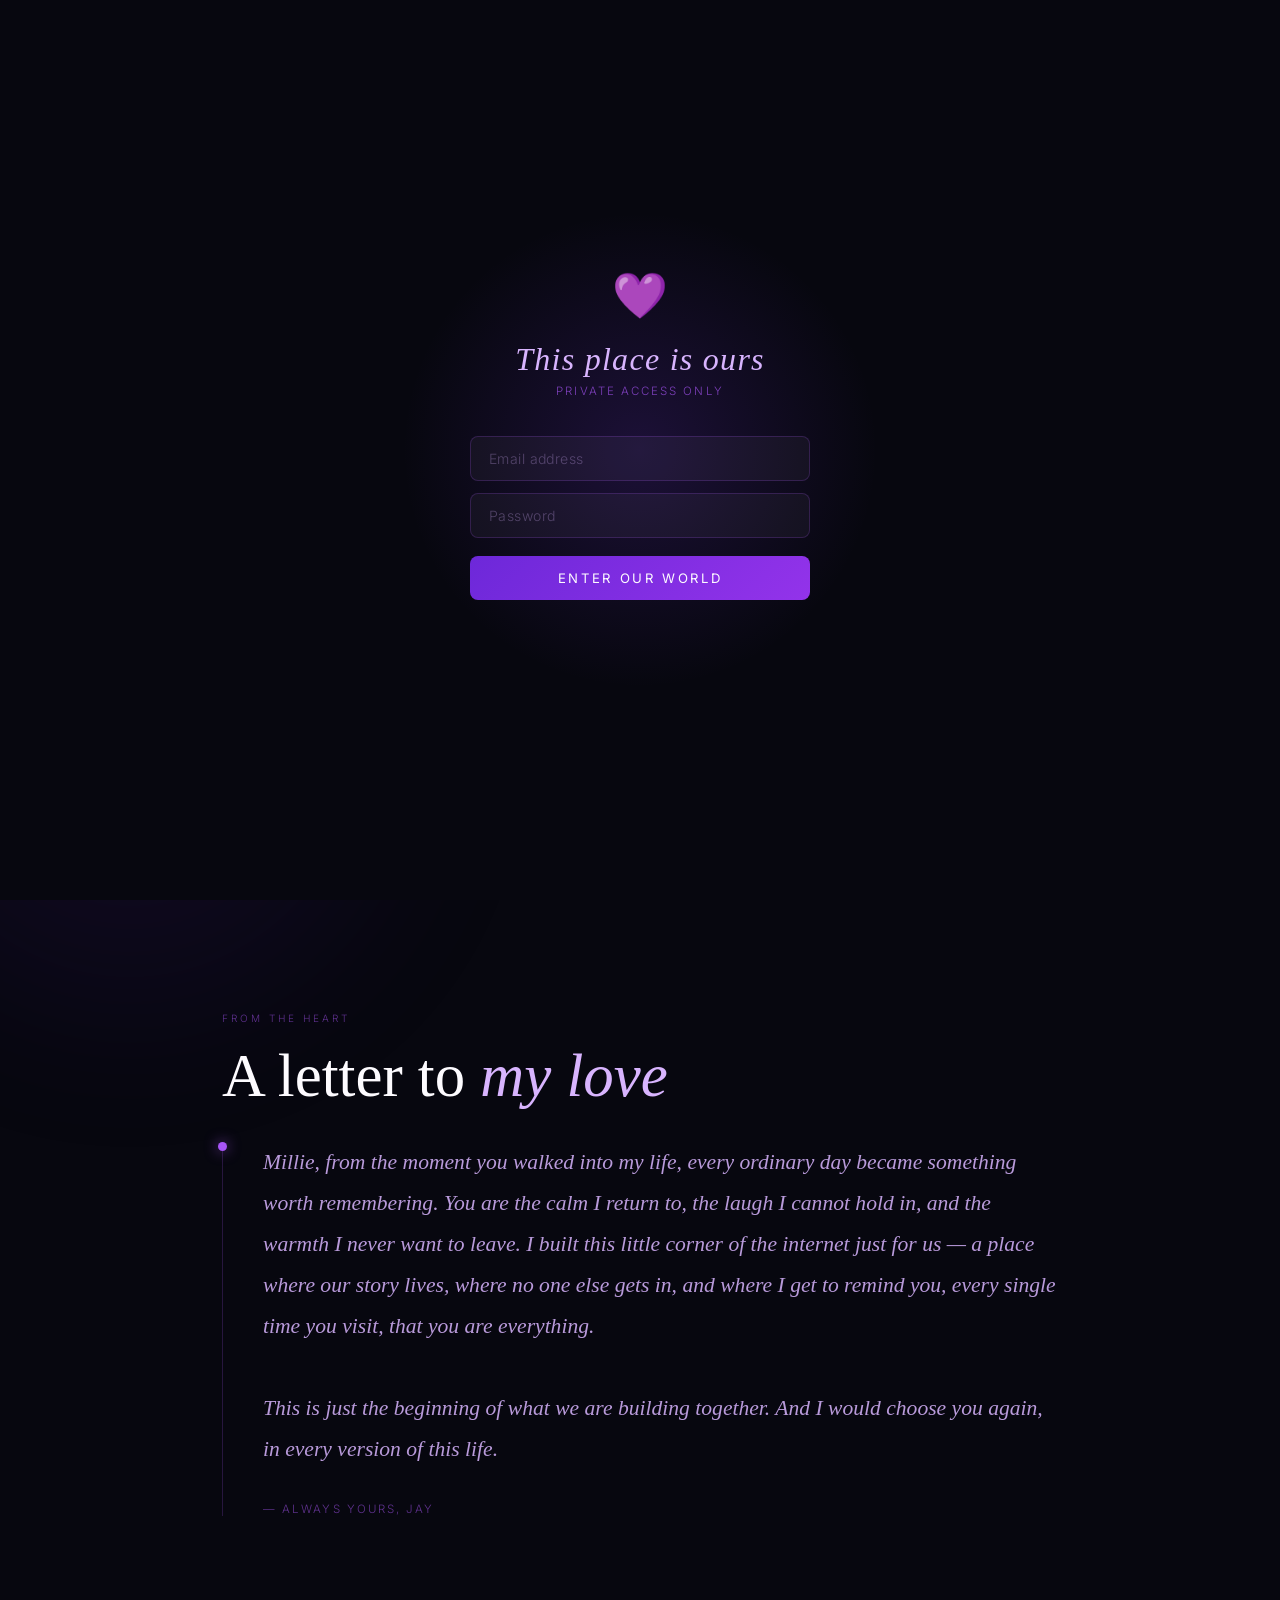
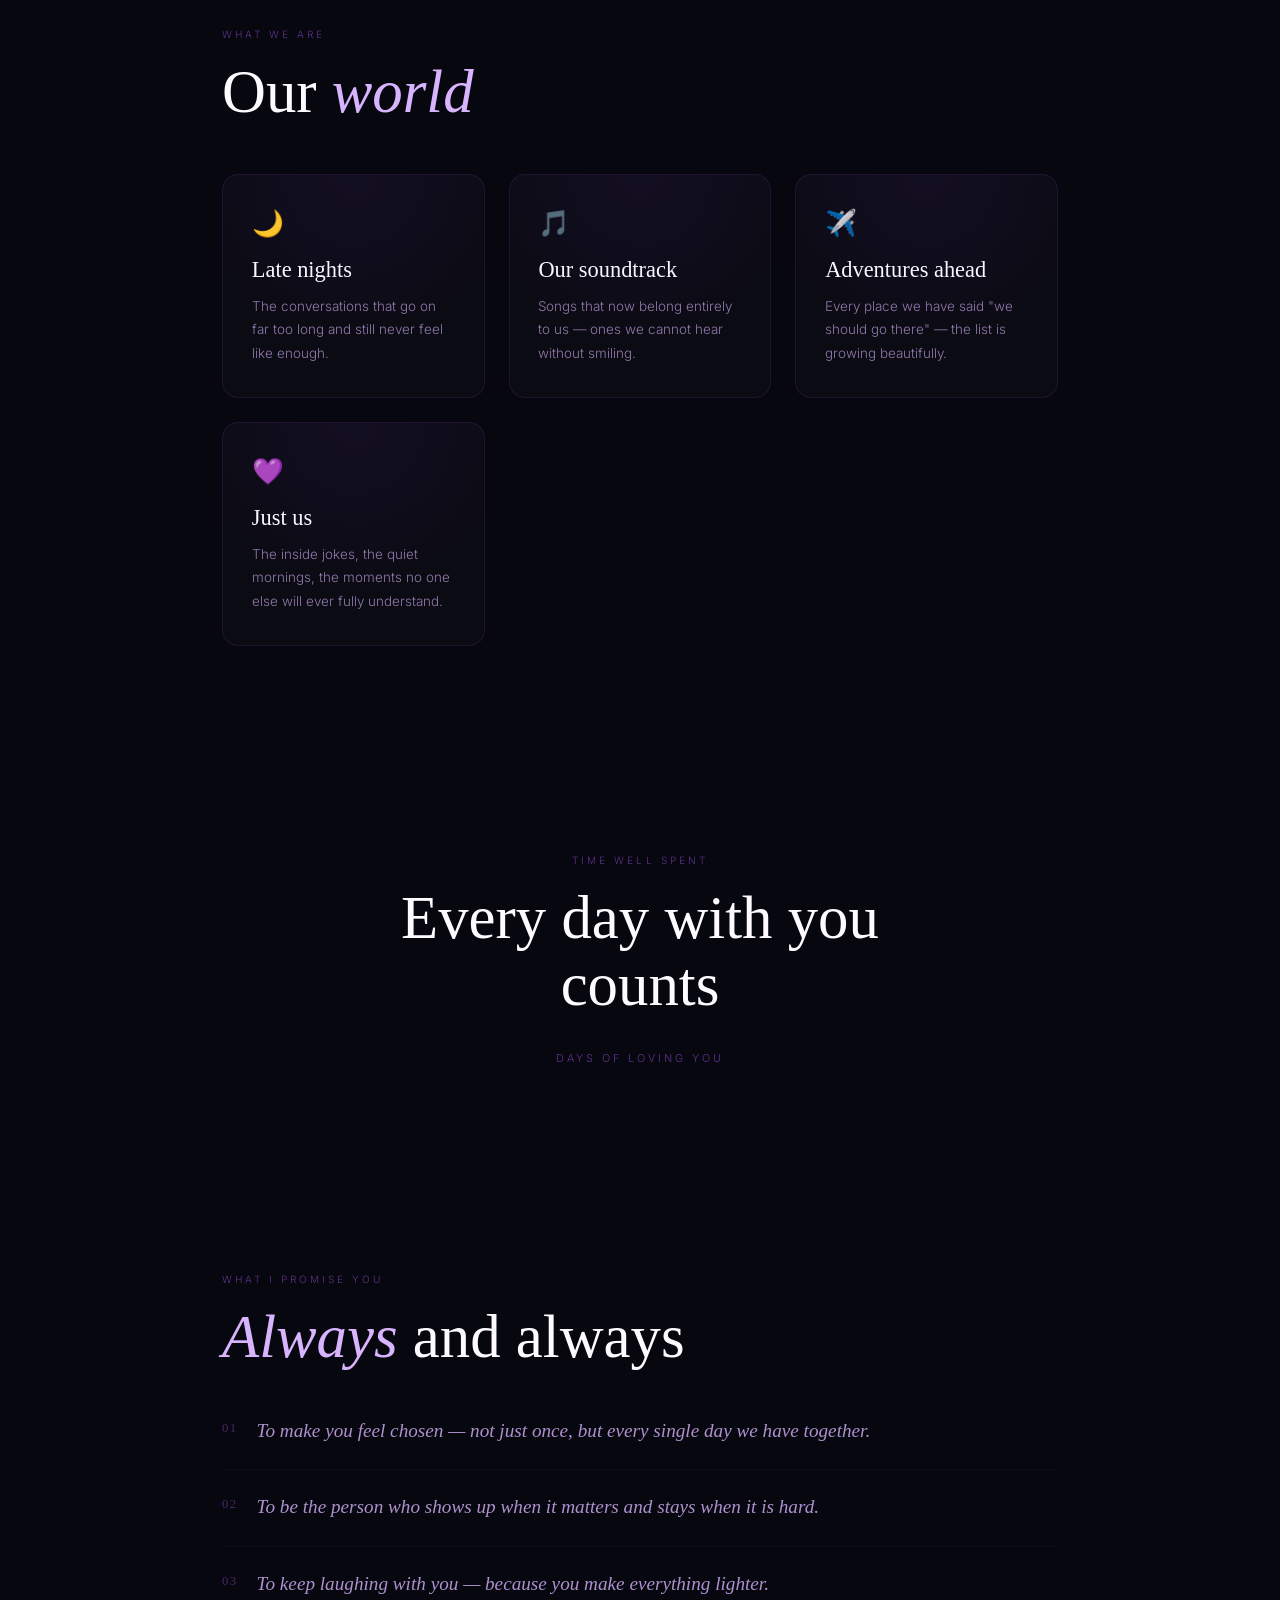
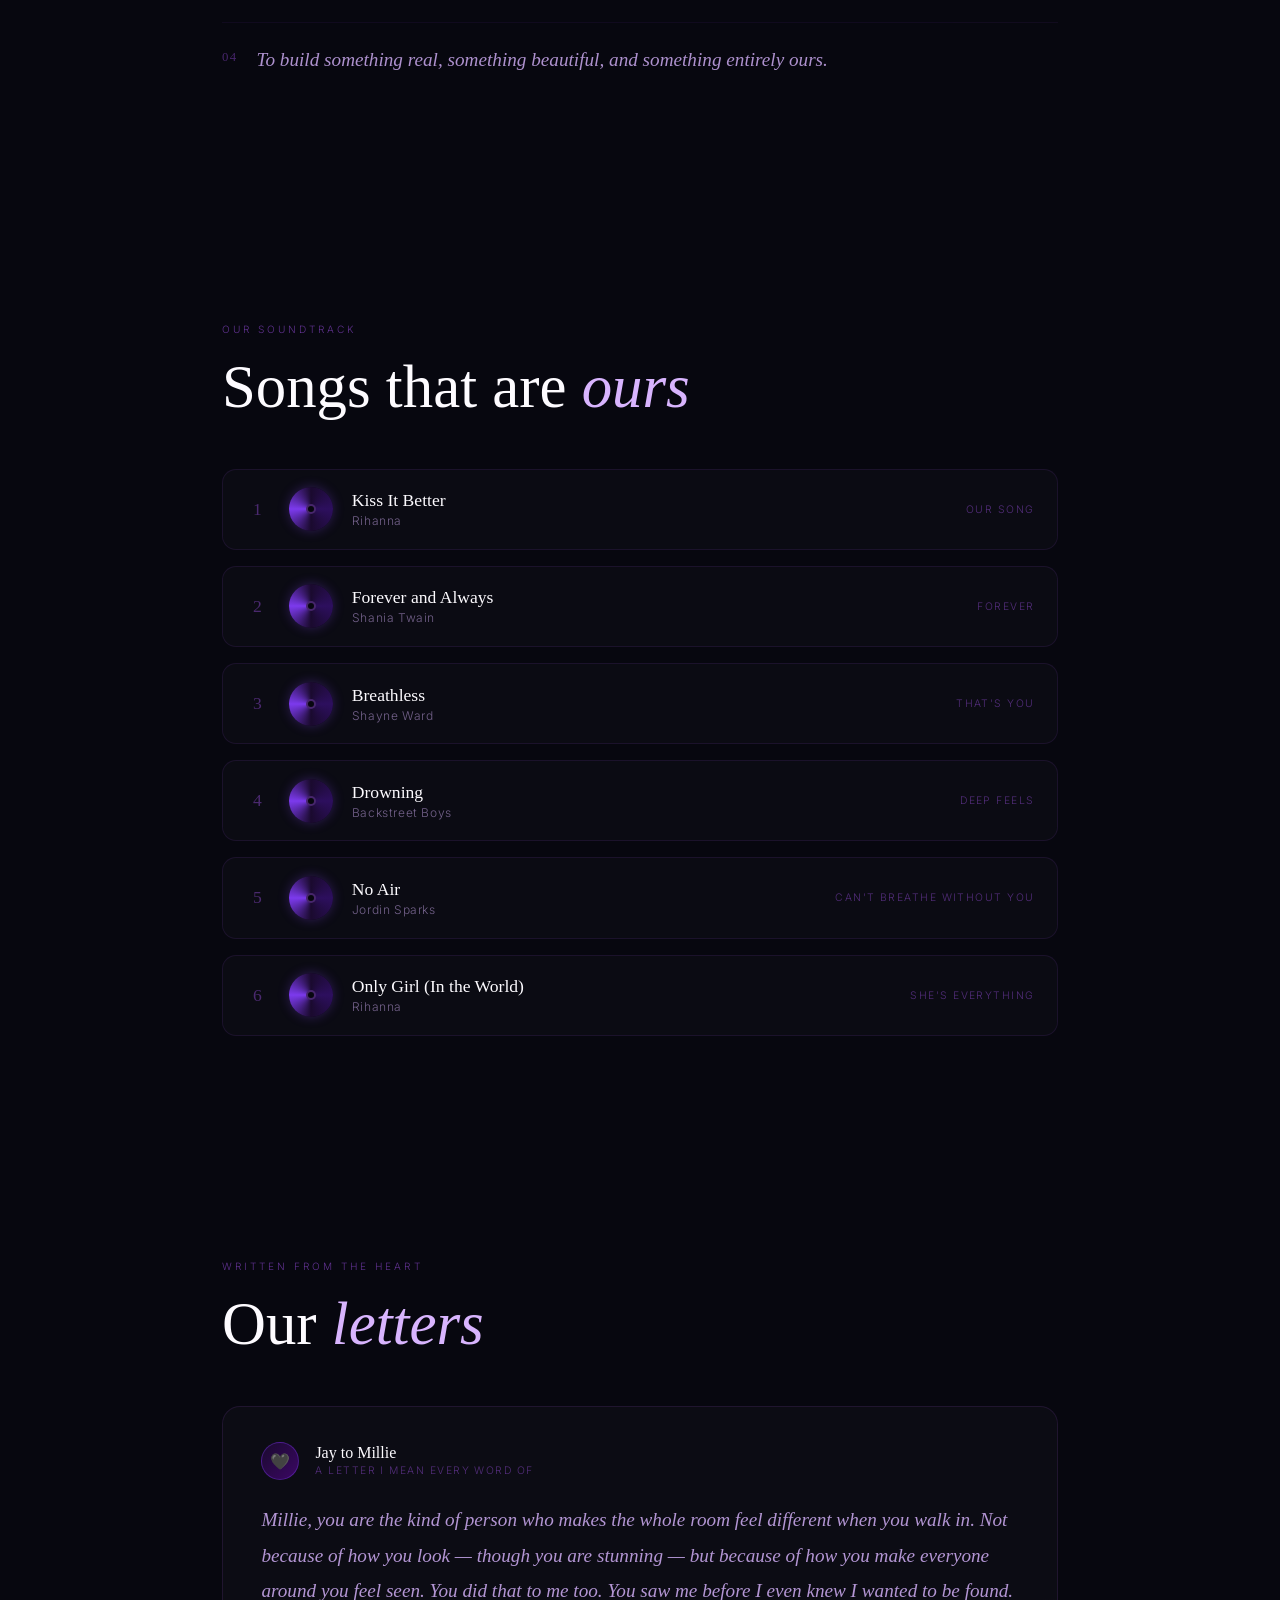
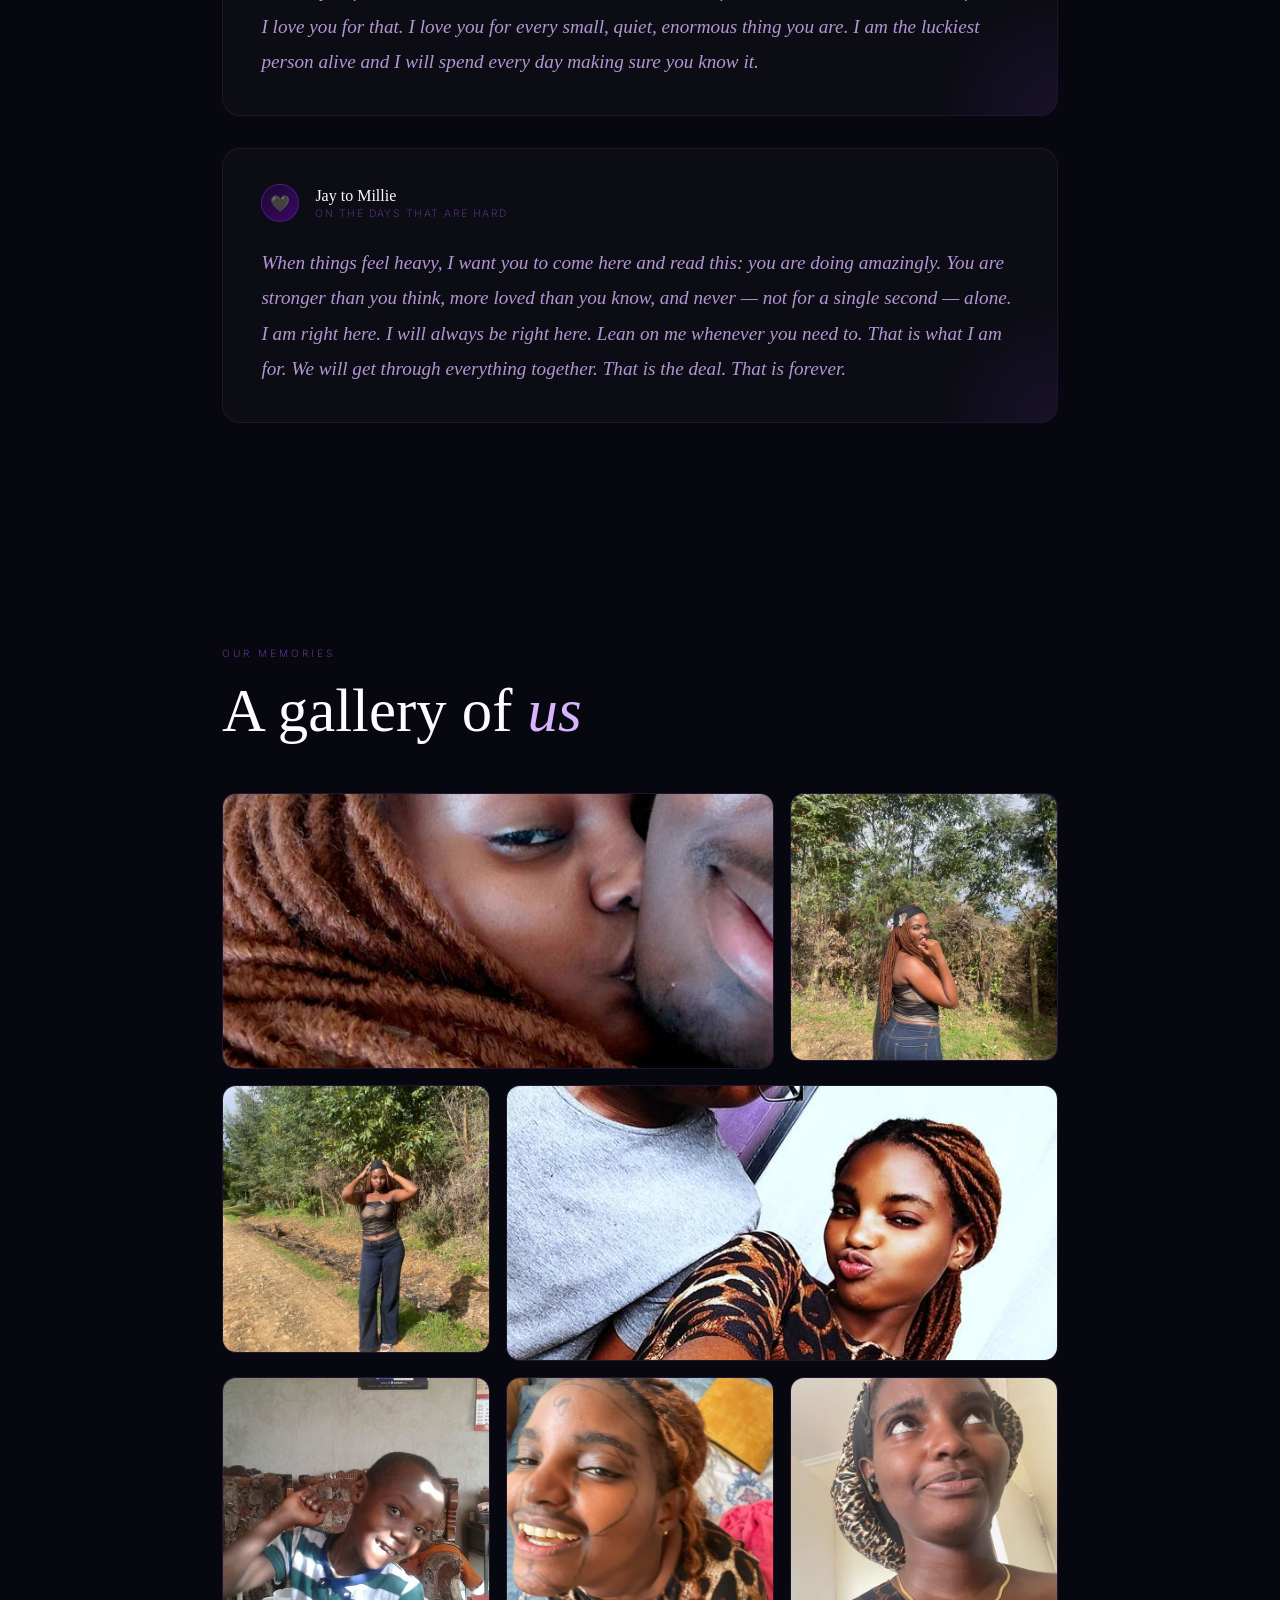
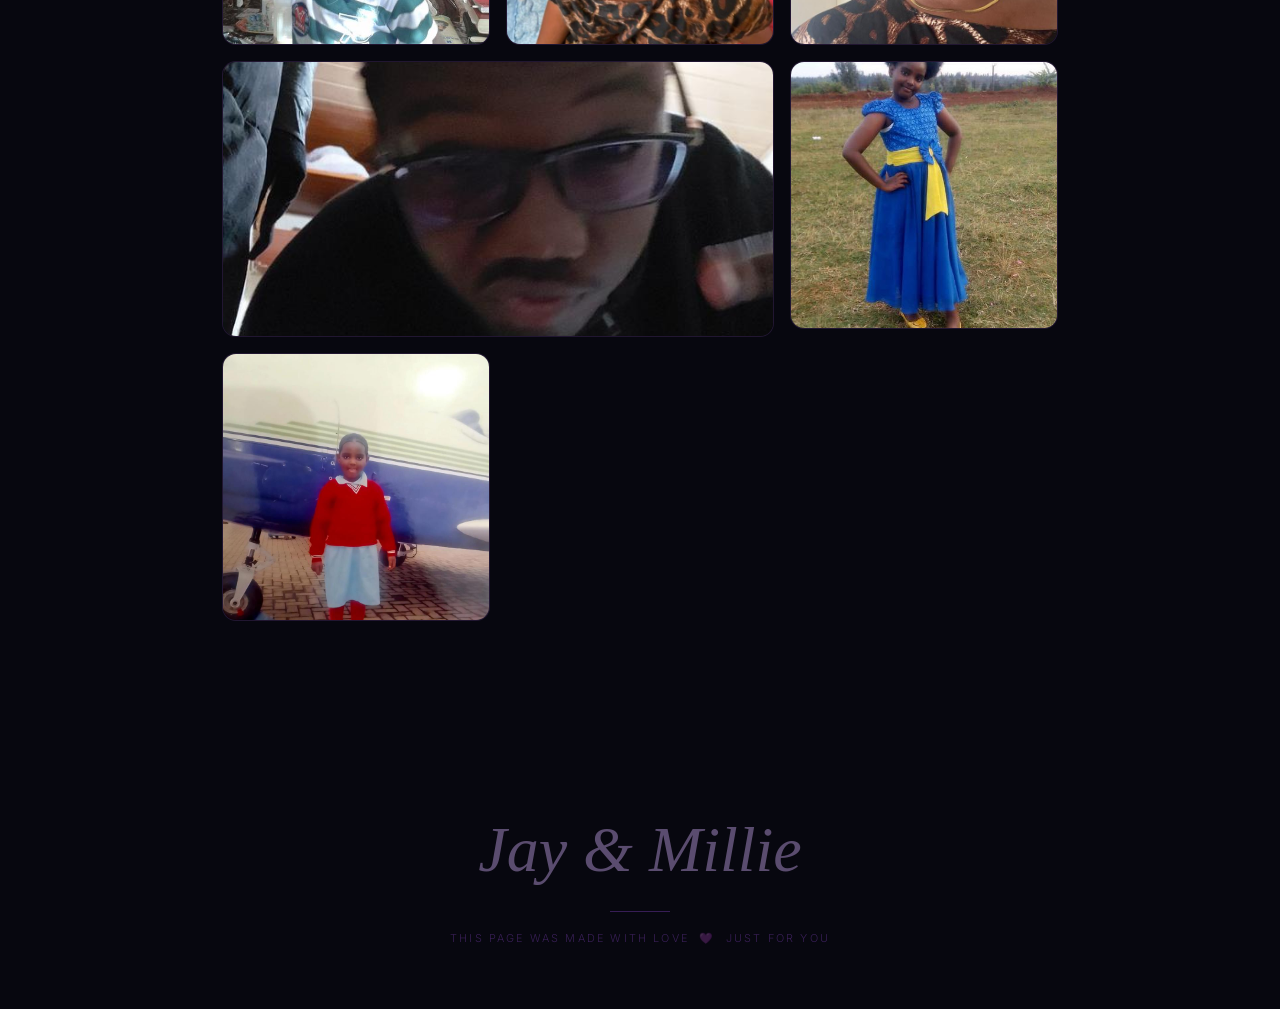
==== index.html @ e729b8e8 "Move files out of subfolder to repo root" ====
<!DOCTYPE html>
<html lang="en">
<head>
<meta charset="UTF-8"/>
<meta name="viewport" content="width=device-width, initial-scale=1.0"/>
<title>Jay & Millie</title>
<link href="https://fonts.googleapis.com/css2?family=Cormorant+Garant:ital,wght@0,300;0,400;0,600;1,300;1,400&family=Inter:wght@300;400;500&display=swap" rel="stylesheet"/>
<link rel="stylesheet" href="style.css"/>
</head>
<body>

<!-- Ambient orbs -->
<div class="orb orb-1"></div>
<div class="orb orb-2"></div>

<!-- Petal canvas -->
<canvas id="petal-canvas"></canvas>

<!-- ── LOGIN GATE ── -->
<div id="gate">
  <div class="gate-glow"></div>
  <div class="gate-box">
    <span class="gate-symbol">💜</span>
    <p class="gate-title">This place is ours</p>
    <p class="gate-sub">Private access only</p>
    <input class="gate-field" id="gate-email" type="email" placeholder="Email address" autocomplete="off"/>
    <input class="gate-field" id="gate-pass" type="password" placeholder="Password" autocomplete="off"/>
    <button class="gate-btn" onclick="tryEnter()">Enter our world</button>
    <p class="gate-err" id="gate-err"></p>
  </div>
</div>

<!-- ── MAIN ── -->
<div id="main">

  <!-- HERO -->
  <div class="hero">
    <p class="hero-eyebrow">A private world for two</p>
    <h1 class="hero-names">
      <span class="name-jay">Jay</span>
      <span class="amp"> &amp; </span>
      <span class="name-millie">Millie</span>
    </h1>
    <div class="hero-divider"></div>
    <p class="hero-quote">"In all the world, there is no heart for me like yours. In all the world, there is no love for you like mine."</p>
    <p class="hero-since">Together & in love</p>
    <div class="scroll-hint">
      <div class="scroll-line"></div>
      <span>Scroll</span>
    </div>
  </div>

  <!-- LOVE LETTER -->
  <section class="reveal">
    <p class="section-label">From the heart</p>
    <h2 class="section-title">A letter to <em>my love</em></h2>
    <div class="letter-wrap">
      <div class="letter-dot"></div>
      <p class="letter-text">
        Millie, from the moment you walked into my life, every ordinary day became something worth remembering.
        You are the calm I return to, the laugh I cannot hold in, and the warmth I never want to leave.
        I built this little corner of the internet just for us — a place where our story lives,
        where no one else gets in, and where I get to remind you, every single time you visit,
        that you are everything.
        <br/><br/>
        This is just the beginning of what we are building together.
        And I would choose you again, in every version of this life.
      </p>
      <p class="letter-sig">— Always yours, Jay</p>
    </div>
  </section>

  <!-- MEMORY CARDS -->
  <section class="reveal" style="padding-top: 0;">
    <p class="section-label">What we are</p>
    <h2 class="section-title">Our <em>world</em></h2>
    <div class="cards-grid">
      <div class="card">
        <span class="card-icon">🌙</span>
        <p class="card-title">Late nights</p>
        <p class="card-text">The conversations that go on far too long and still never feel like enough.</p>
      </div>
      <div class="card">
        <span class="card-icon">🎵</span>
        <p class="card-title">Our soundtrack</p>
        <p class="card-text">Songs that now belong entirely to us — ones we cannot hear without smiling.</p>
      </div>
      <div class="card">
        <span class="card-icon">✈️</span>
        <p class="card-title">Adventures ahead</p>
        <p class="card-text">Every place we have said "we should go there" — the list is growing beautifully.</p>
      </div>
      <div class="card">
        <span class="card-icon">💜</span>
        <p class="card-title">Just us</p>
        <p class="card-text">The inside jokes, the quiet mornings, the moments no one else will ever fully understand.</p>
      </div>
    </div>
  </section>

  <!-- COUNTER -->
  <div class="counter-section reveal">
    <p class="section-label">Time well spent</p>
    <h2 class="section-title">Every day with you counts</h2>
    <p class="counter-label">Days of loving you</p>
  </div>

  <!-- PROMISES -->
  <section class="reveal">
    <p class="section-label">What I promise you</p>
    <h2 class="section-title"><em>Always</em> and always</h2>
    <ul class="promises">
      <li>
        <span class="promise-num">01</span>
        To make you feel chosen — not just once, but every single day we have together.
      </li>
      <li>
        <span class="promise-num">02</span>
        To be the person who shows up when it matters and stays when it is hard.
      </li>
      <li>
        <span class="promise-num">03</span>
        To keep laughing with you — because you make everything lighter.
      </li>
      <li>
        <span class="promise-num">04</span>
        To build something real, something beautiful, and something entirely ours.
      </li>
    </ul>
  </section>

  <!-- PLAYLIST -->
  <section class="reveal">
    <p class="section-label">Our soundtrack</p>
    <h2 class="section-title">Songs that are <em>ours</em></h2>
    <div class="playlist-wrap">
      <div class="playlist-track">
        <span class="track-num">1</span>
        <div class="track-vinyl"></div>
        <div class="track-info">
          <p class="track-name">Kiss It Better</p>
          <p class="track-artist">Rihanna</p>
        </div>
        <span class="track-vibe">Our song</span>
      </div>
      <div class="playlist-track">
        <span class="track-num">2</span>
        <div class="track-vinyl"></div>
        <div class="track-info">
          <p class="track-name">Forever and Always</p>
          <p class="track-artist">Shania Twain</p>
        </div>
        <span class="track-vibe">Forever</span>
      </div>
      <div class="playlist-track">
        <span class="track-num">3</span>
        <div class="track-vinyl"></div>
        <div class="track-info">
          <p class="track-name">Breathless</p>
          <p class="track-artist">Shayne Ward</p>
        </div>
        <span class="track-vibe">That's you</span>
      </div>
      <div class="playlist-track">
        <span class="track-num">4</span>
        <div class="track-vinyl"></div>
        <div class="track-info">
          <p class="track-name">Drowning</p>
          <p class="track-artist">Backstreet Boys</p>
        </div>
        <span class="track-vibe">Deep feels</span>
      </div>
      <div class="playlist-track">
        <span class="track-num">5</span>
        <div class="track-vinyl"></div>
        <div class="track-info">
          <p class="track-name">No Air</p>
          <p class="track-artist">Jordin Sparks</p>
        </div>
        <span class="track-vibe">Can't breathe without you</span>
      </div>
      <div class="playlist-track">
        <span class="track-num">6</span>
        <div class="track-vinyl"></div>
        <div class="track-info">
          <p class="track-name">Only Girl (In the World)</p>
          <p class="track-artist">Rihanna</p>
        </div>
        <span class="track-vibe">She's everything</span>
      </div>
    </div>
  </section>

  <!-- LOVE LETTERS EXCHANGE -->
  <section class="reveal">
    <p class="section-label">Written from the heart</p>
    <h2 class="section-title">Our <em>letters</em></h2>
    <div class="letters-stack">

      <div class="letter-card">
        <div class="lc-header">
          <div class="lc-avatar jay-av">🖤</div>
          <div class="lc-meta">
            <p class="lc-from">Jay to Millie</p>
            <p class="lc-date">A letter I mean every word of</p>
          </div>
        </div>
        <p class="lc-body">
          Millie, you are the kind of person who makes the whole room feel different when you walk in.
          Not because of how you look — though you are stunning — but because of how you make everyone
          around you feel seen. You did that to me too. You saw me before I even knew I wanted to be
          found. I love you for that. I love you for every small, quiet, enormous thing you are.
          I am the luckiest person alive and I will spend every day making sure you know it.
        </p>
      </div>


      <div class="letter-card">
        <div class="lc-header">
          <div class="lc-avatar jay-av">🖤</div>
          <div class="lc-meta">
            <p class="lc-from">Jay to Millie</p>
            <p class="lc-date">On the days that are hard</p>
          </div>
        </div>
        <p class="lc-body">
          When things feel heavy, I want you to come here and read this: you are doing amazingly.
          You are stronger than you think, more loved than you know, and never — not for a single
          second — alone. I am right here. I will always be right here.
          Lean on me whenever you need to. That is what I am for.
          We will get through everything together. That is the deal. That is forever.
        </p>
      </div>

    </div>
  </section>

  <!-- PHOTO GALLERY -->
  <section class="reveal">
    <p class="section-label">Our memories</p>
    <h2 class="section-title">A gallery of <em>us</em></h2>
    <div class="gallery-grid" id="gallery-grid">
      <div class="gallery-item" style="grid-column: span 2; aspect-ratio: 2/1;">
        <img class="gallery-img" src="[data-uri]" alt="Us 💜" loading="lazy"/>
        <div class="gallery-caption">
          <p class="caption-title">Us 💜</p>
          <p class="caption-sub">The moment that says it all</p>
        </div>
      </div>
      <div class="gallery-item">
        <img class="gallery-img" src="[data-uri]" alt="Jay & Millie 🖤" loading="lazy"/>
        <div class="gallery-caption">
          <p class="caption-title">Jay & Millie 🖤</p>
          <p class="caption-sub">Our world, just us</p>
        </div>
      </div>
      <div class="gallery-item">
        <img class="gallery-img" src="[data-uri]" alt="My love 🌿" loading="lazy"/>
        <div class="gallery-caption">
          <p class="caption-title">My love 🌿</p>
          <p class="caption-sub">She walks in beauty</p>
        </div>
      </div>
      <div class="gallery-item" style="grid-column: span 2; aspect-ratio: 2/1;">
        <img class="gallery-img" src="[data-uri]" alt="Golden girl ✨" loading="lazy"/>
        <div class="gallery-caption">
          <p class="caption-title">Golden girl ✨</p>
          <p class="caption-sub">Looking back at me</p>
        </div>
      </div>
      <div class="gallery-item">
        <img class="gallery-img" src="[data-uri]" alt="Jay 🖤" loading="lazy"/>
        <div class="gallery-caption">
          <p class="caption-title">Jay 🖤</p>
          <p class="caption-sub">The man behind the love</p>
        </div>
      </div>
      <div class="gallery-item">
        <img class="gallery-img" src="[data-uri]" alt="Her smile 💜" loading="lazy"/>
        <div class="gallery-caption">
          <p class="caption-title">Her smile 💜</p>
          <p class="caption-sub">Worth everything</p>
        </div>
      </div>
      <div class="gallery-item">
        <img class="gallery-img" src="[data-uri]" alt="Late nights 🌙" loading="lazy"/>
        <div class="gallery-caption">
          <p class="caption-title">Late nights 🌙</p>
          <p class="caption-sub">Cozy & beautiful</p>
        </div>
      </div>
      <div class="gallery-item" style="grid-column: span 2; aspect-ratio: 2/1;">
        <img class="gallery-img" src="[data-uri]" alt="Soft moments 🤍" loading="lazy"/>
        <div class="gallery-caption">
          <p class="caption-title">Soft moments 🤍</p>
          <p class="caption-sub">Quiet & perfect</p>
        </div>
      </div>
      <div class="gallery-item">
        <img class="gallery-img" src="[data-uri]" alt="Little queen 👑" loading="lazy"/>
        <div class="gallery-caption">
          <p class="caption-title">Little queen 👑</p>
          <p class="caption-sub">She was always this bright</p>
        </div>
      </div>
      <div class="gallery-item">
        <img class="gallery-img" src="[data-uri]" alt="Baby Millie ✈️" loading="lazy"/>
        <div class="gallery-caption">
          <p class="caption-title">Baby Millie ✈️</p>
          <p class="caption-sub">She had wings from the start</p>
        </div>
      </div>
    </div>
  </section>

  <!-- FOOTER -->
  <footer class="reveal">
    <p class="footer-names">Jay & Millie</p>
    <div class="footer-line"></div>
    <p class="footer-text">This page was made with love &nbsp;💜&nbsp; just for you</p>
  </footer>

</div><!-- end #main -->

<script src="app.js"></script>
</body>
</html>
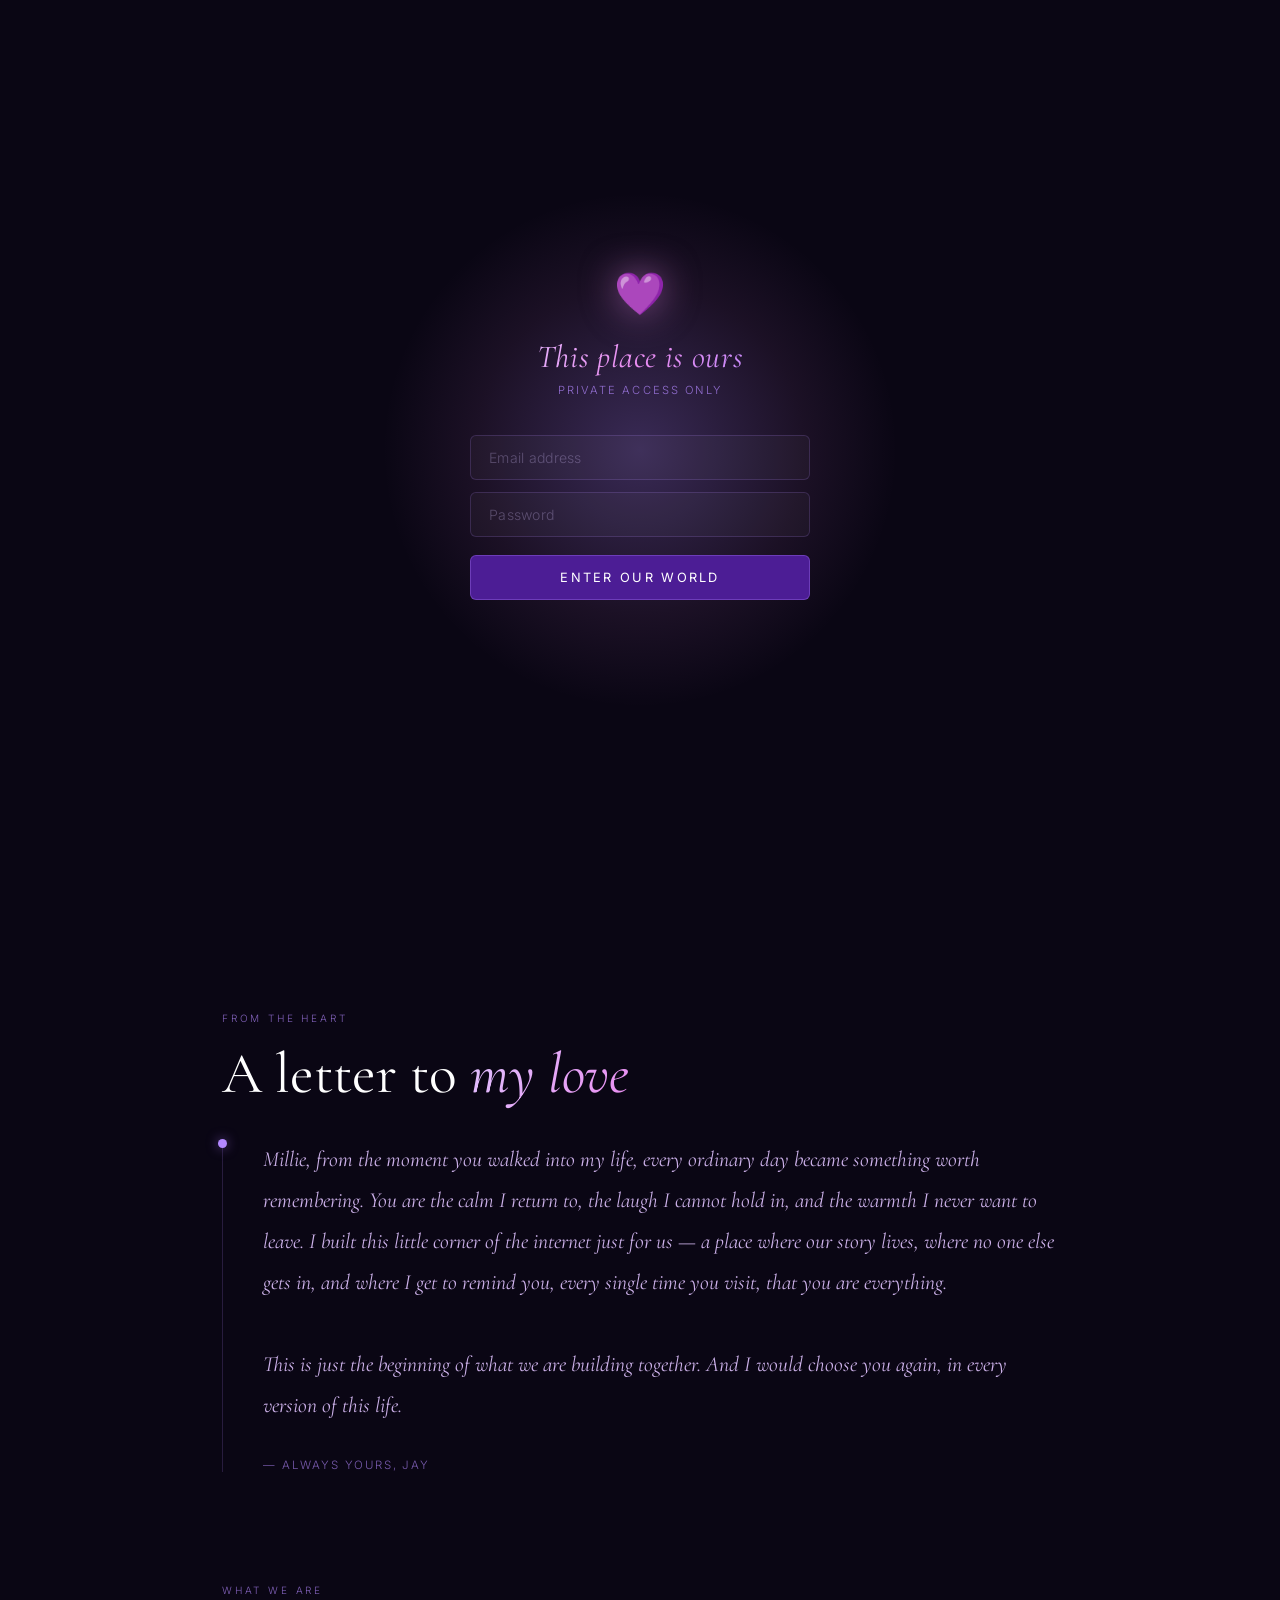
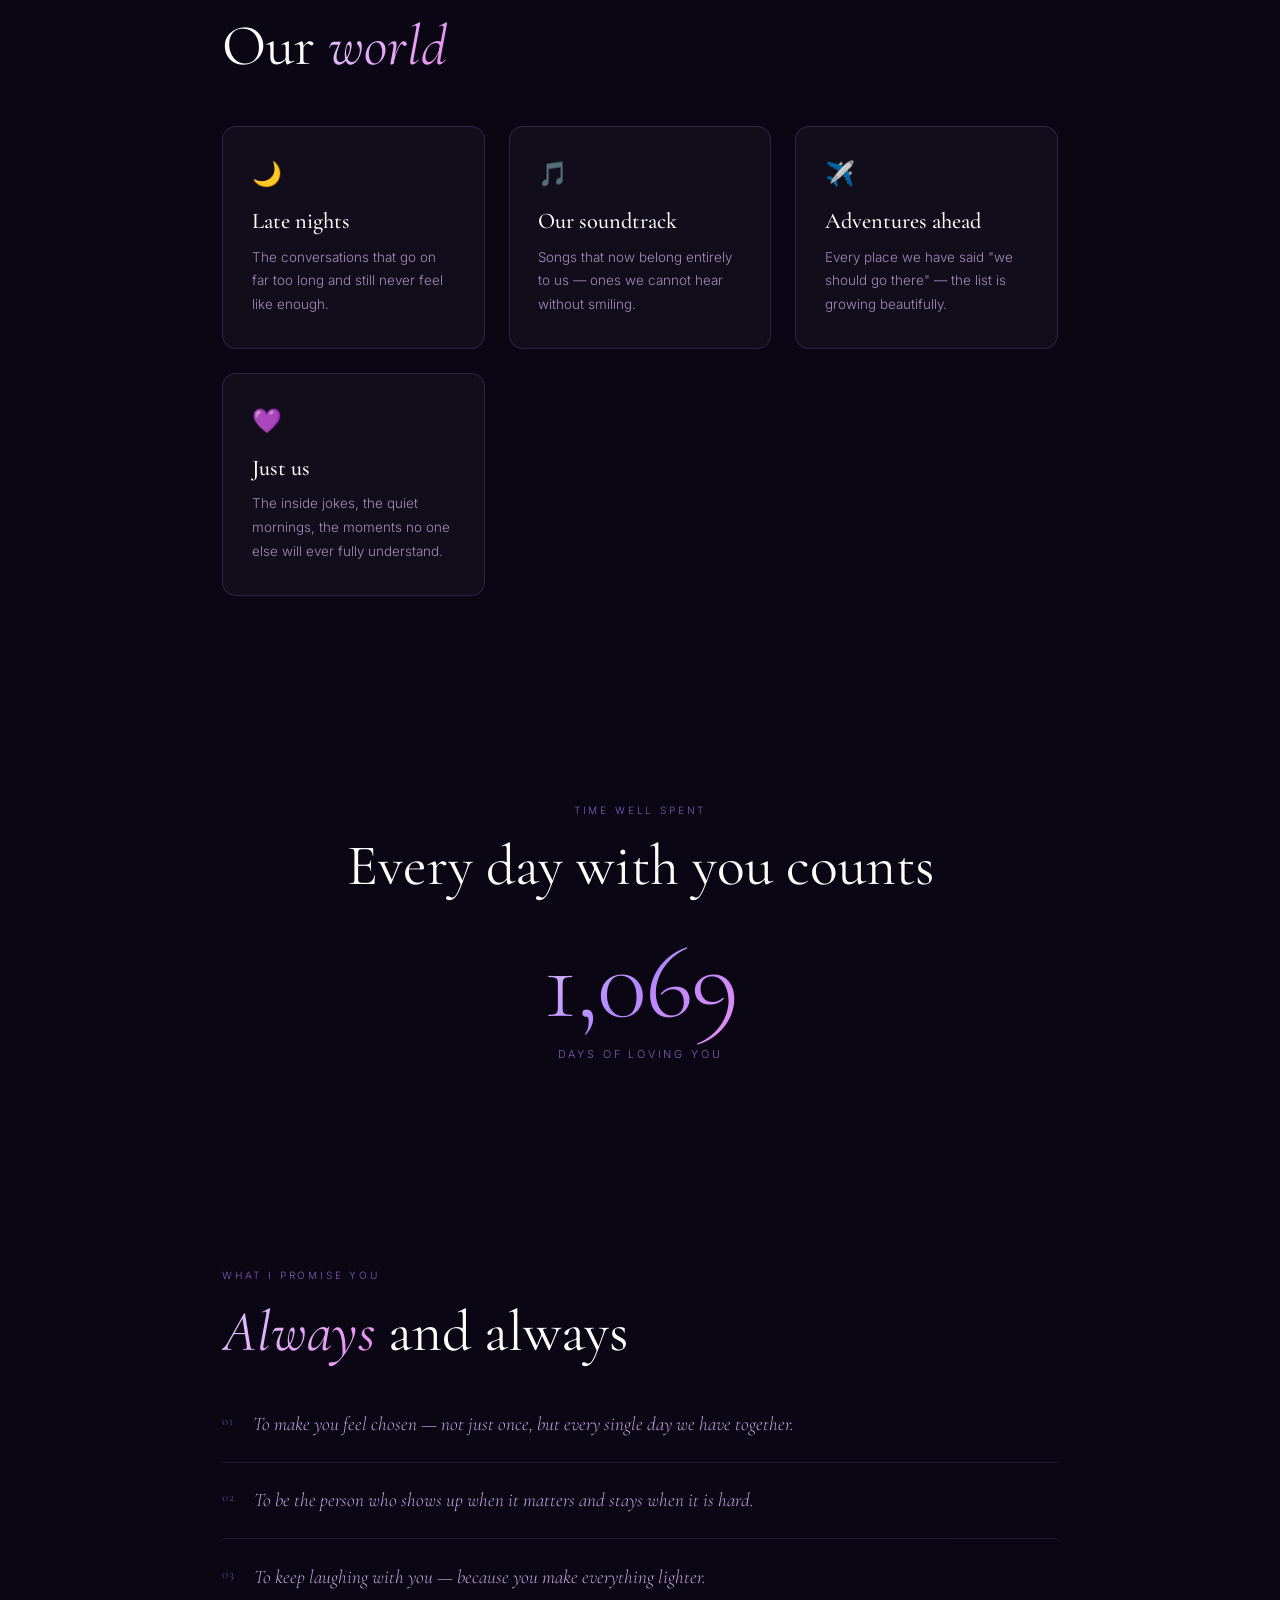
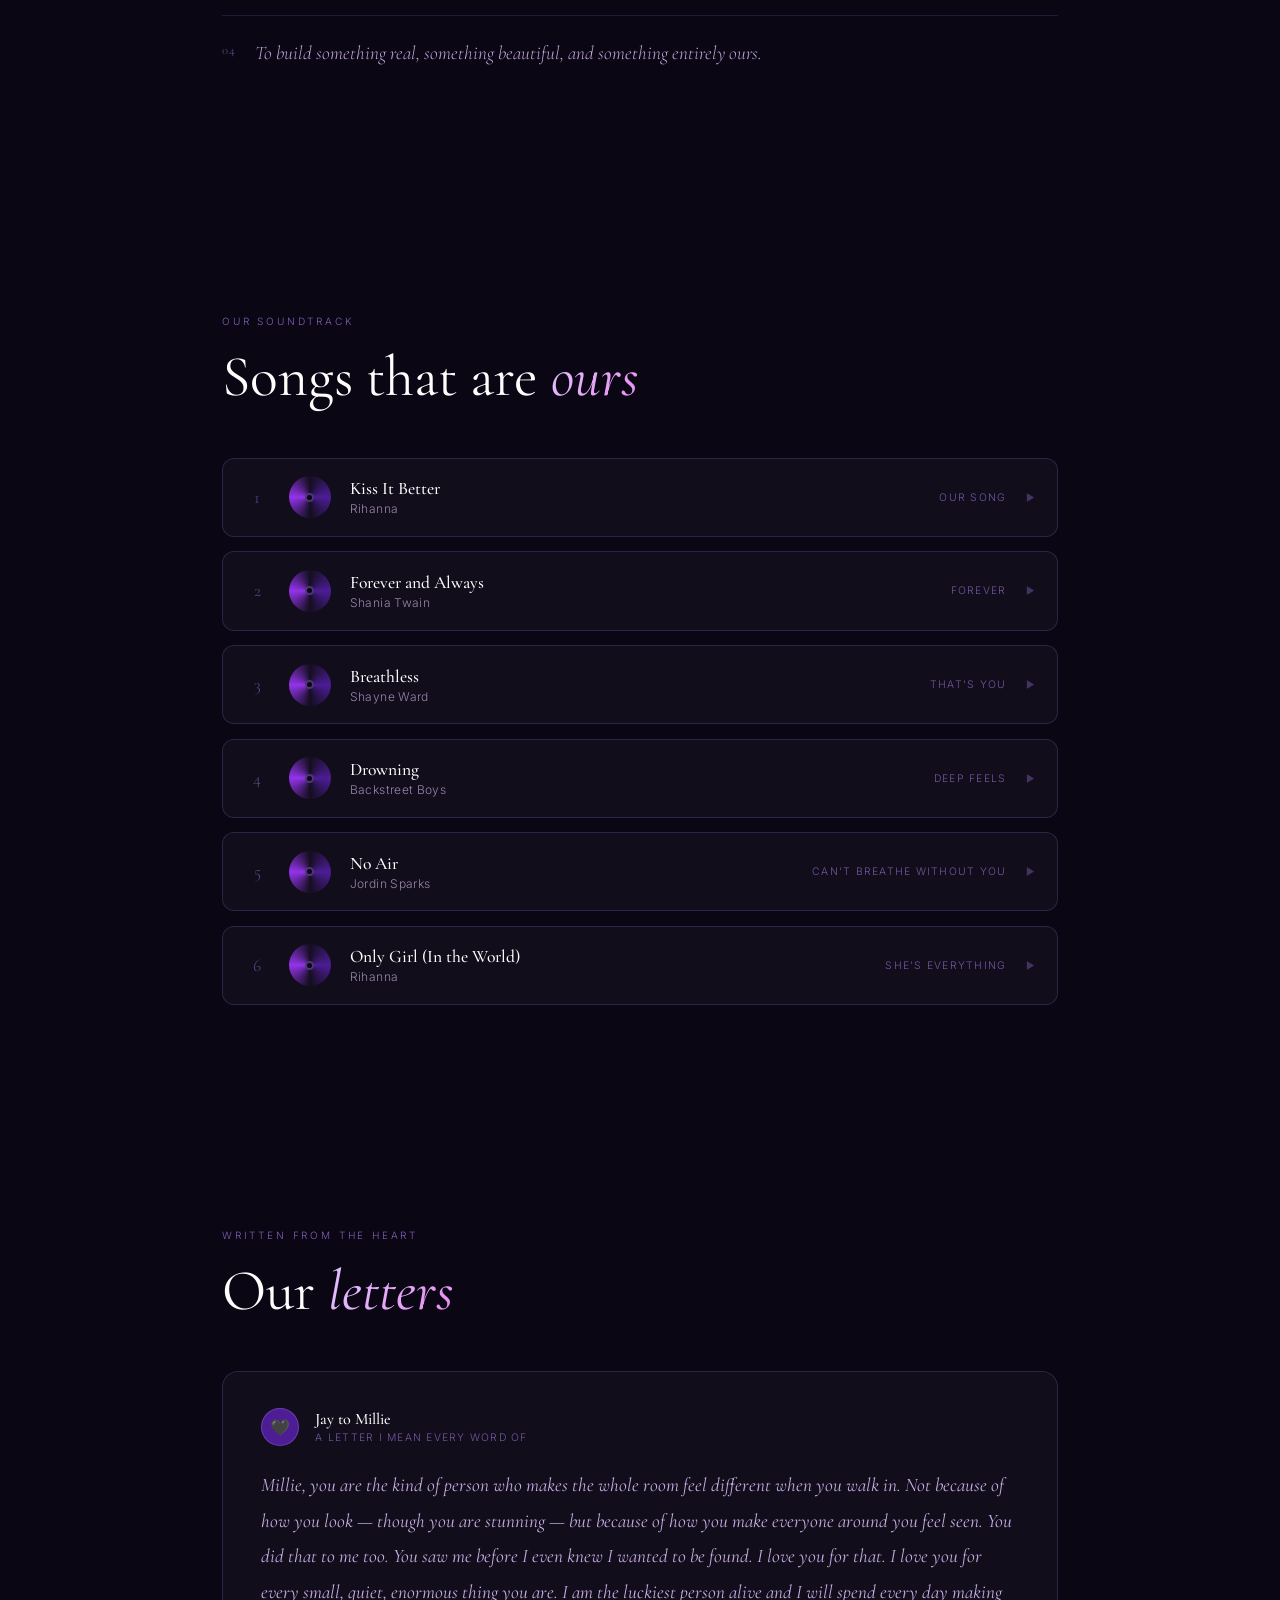
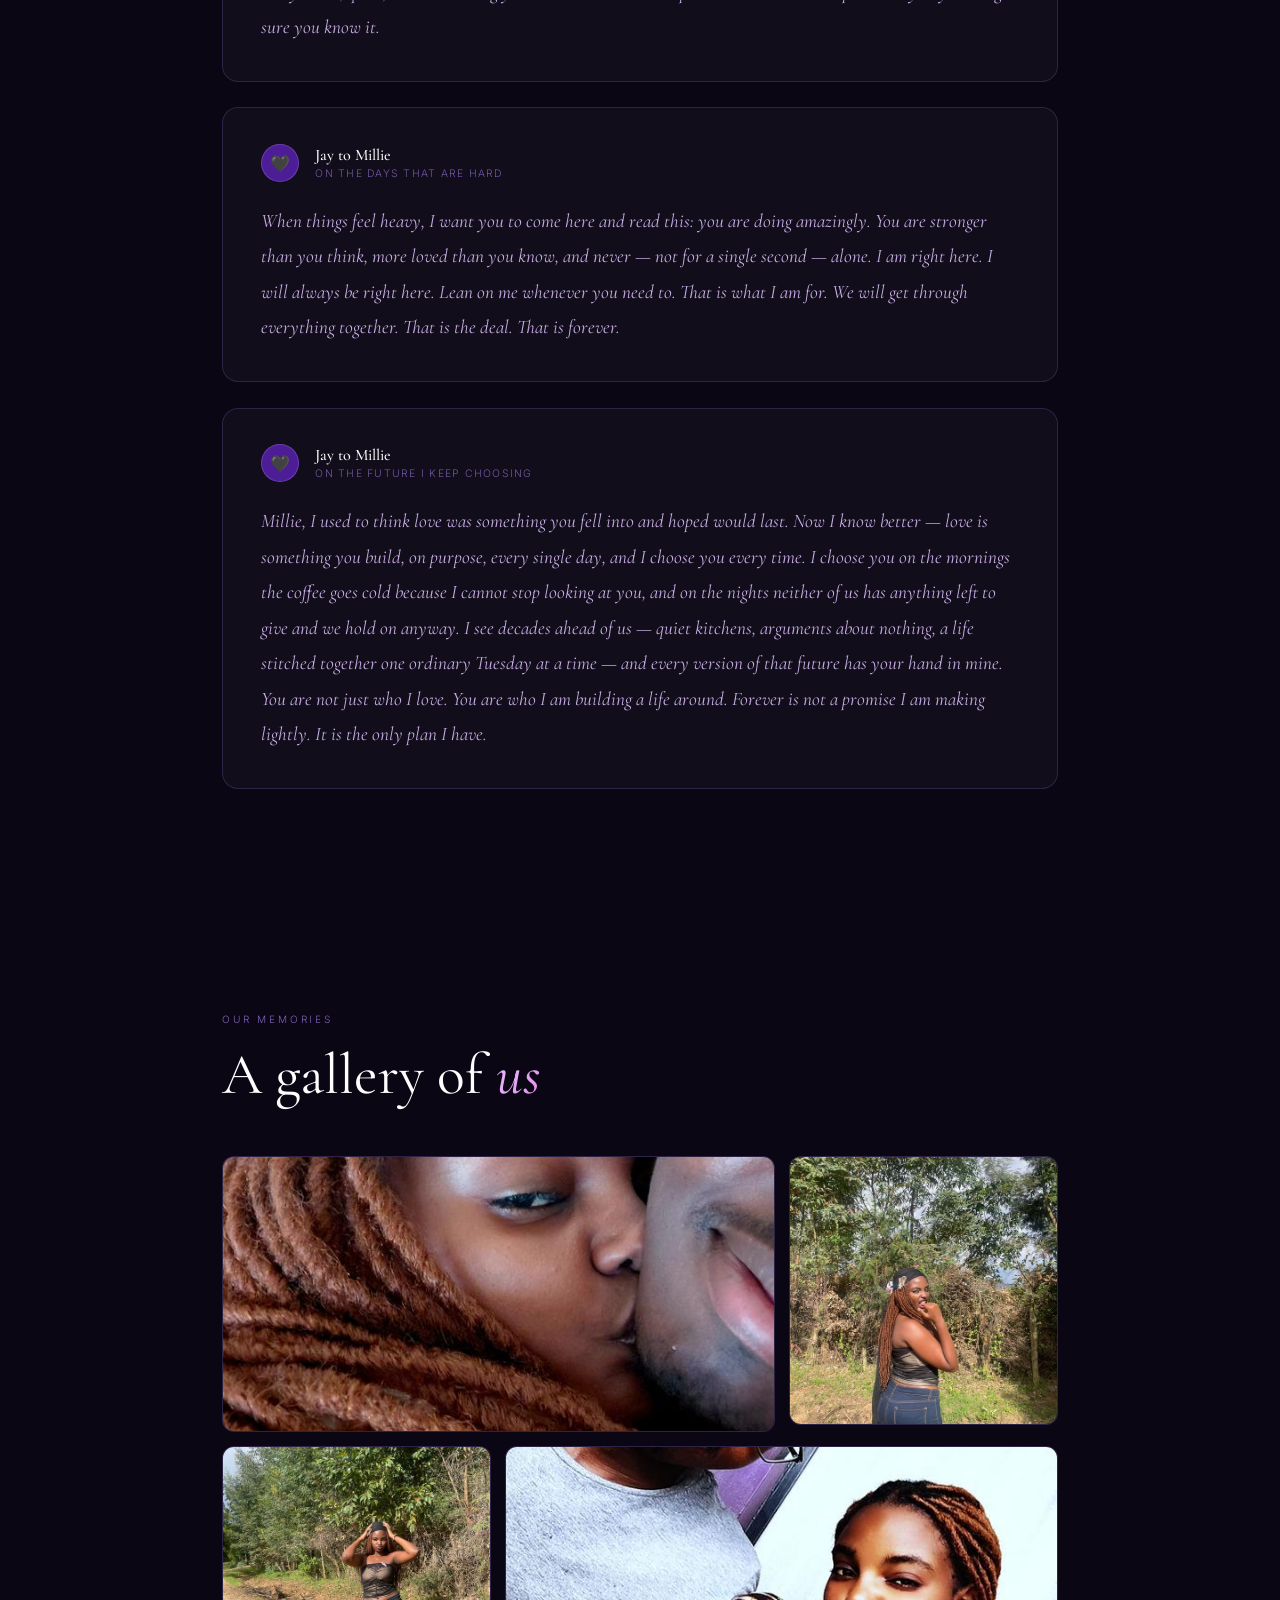
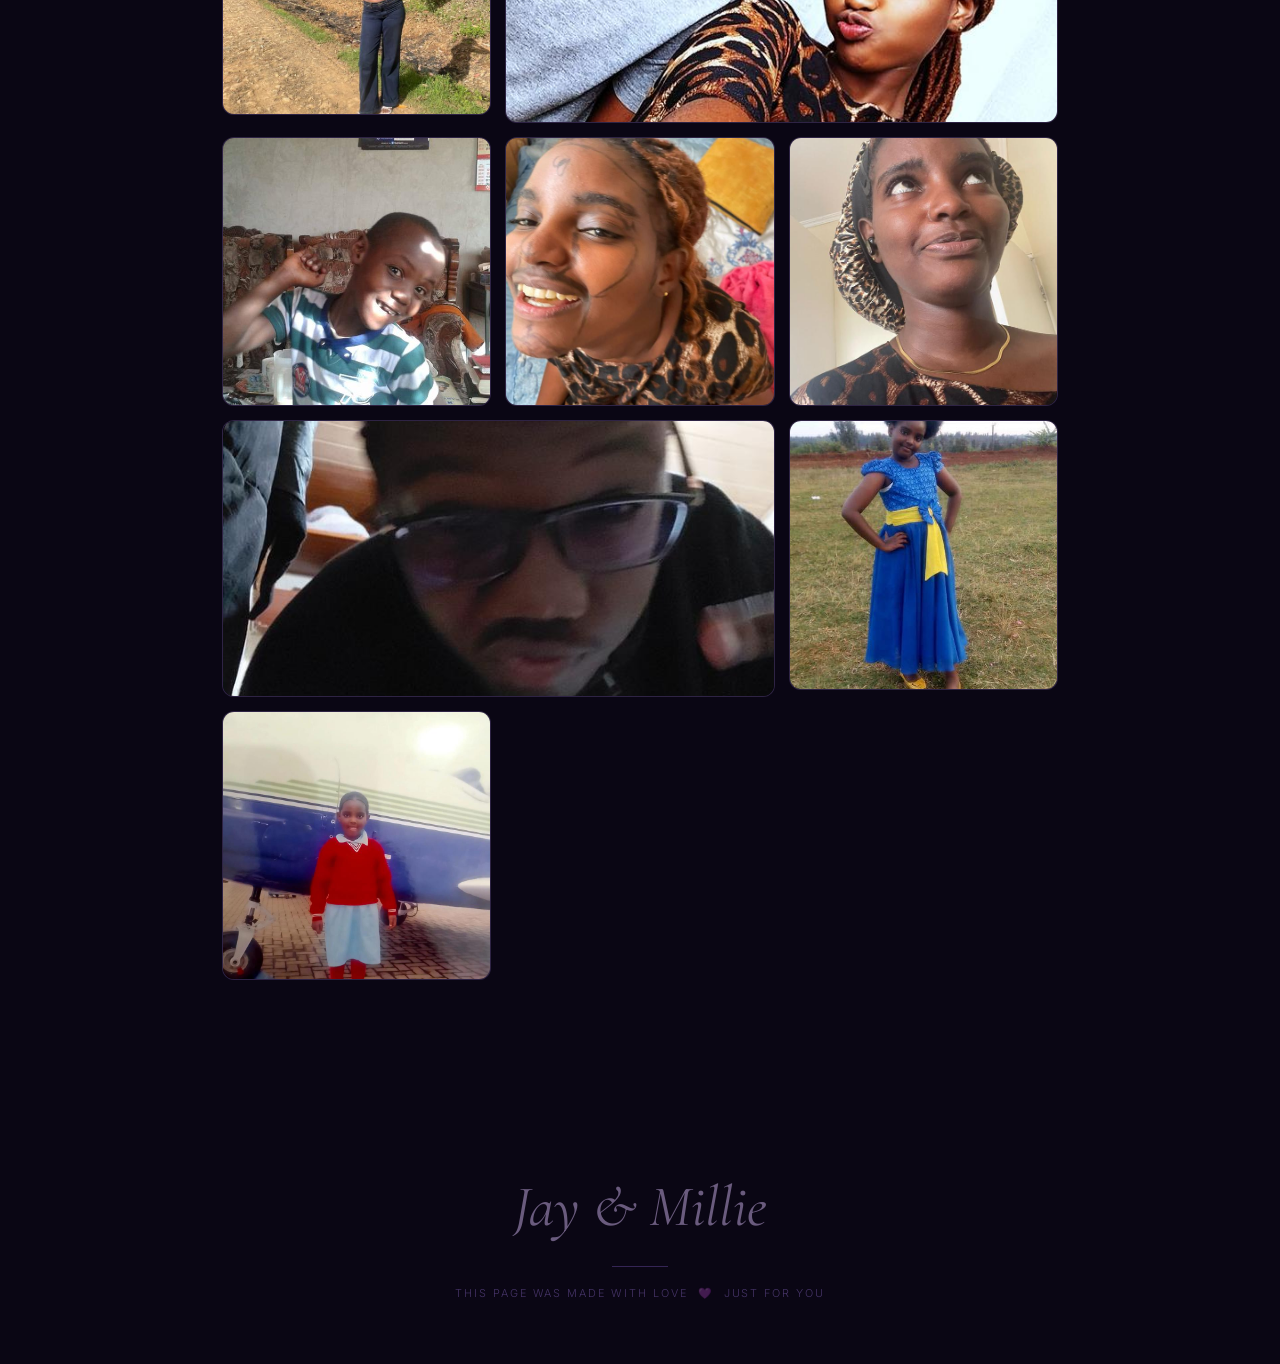
==== commit 9b95ba15: "added one more letter" ====
--- a/index.html
+++ b/index.html
@@ -4,17 +4,13 @@
 <meta charset="UTF-8"/>
 <meta name="viewport" content="width=device-width, initial-scale=1.0"/>
 <title>Jay & Millie</title>
-<link href="https://fonts.googleapis.com/css2?family=Cormorant+Garant:ital,wght@0,300;0,400;0,600;1,300;1,400&family=Inter:wght@300;400;500&display=swap" rel="stylesheet"/>
+<link href="https://fonts.googleapis.com/css2?family=Cormorant+Garamond:ital,wght@0,300;0,400;0,500;0,600;1,300;1,400;1,500&family=Inter:wght@300;400;500&display=swap" rel="stylesheet"/>
 <link rel="stylesheet" href="style.css"/>
 </head>
 <body>
 
-<!-- Ambient orbs -->
+<!-- Ambient glow -->
 <div class="orb orb-1"></div>
-<div class="orb orb-2"></div>
-
-<!-- Petal canvas -->
-<canvas id="petal-canvas"></canvas>
 
 <!-- ── LOGIN GATE ── -->
 <div id="gate">
@@ -37,6 +33,11 @@
   <div class="hero">
     <p class="hero-eyebrow">A private world for two</p>
     <h1 class="hero-names">
+      <span class="sparkle sparkle-1">✦</span>
+      <span class="sparkle sparkle-2">✦</span>
+      <span class="sparkle sparkle-3">✦</span>
+      <span class="sparkle sparkle-4">✦</span>
+      <span class="sparkle sparkle-5">✦</span>
       <span class="name-jay">Jay</span>
       <span class="amp"> &amp; </span>
       <span class="name-millie">Millie</span>
@@ -102,6 +103,7 @@
   <div class="counter-section reveal">
     <p class="section-label">Time well spent</p>
     <h2 class="section-title">Every day with you counts</h2>
+    <p class="counter-number" id="days-count"></p>
     <p class="counter-label">Days of loving you</p>
   </div>
 
@@ -134,7 +136,7 @@
     <p class="section-label">Our soundtrack</p>
     <h2 class="section-title">Songs that are <em>ours</em></h2>
     <div class="playlist-wrap">
-      <div class="playlist-track">
+      <div class="playlist-track" onclick="playTrack(this)" data-track="Kiss It Better" data-artist="Rihanna" tabindex="0" role="button">
         <span class="track-num">1</span>
         <div class="track-vinyl"></div>
         <div class="track-info">
@@ -142,8 +144,9 @@
           <p class="track-artist">Rihanna</p>
         </div>
         <span class="track-vibe">Our song</span>
-      </div>
-      <div class="playlist-track">
+        <span class="track-play">▶</span>
+      </div>
+      <div class="playlist-track" onclick="playTrack(this)" data-track="Forever and for Always" data-artist="Shania Twain" tabindex="0" role="button">
         <span class="track-num">2</span>
         <div class="track-vinyl"></div>
         <div class="track-info">
@@ -151,8 +154,9 @@
           <p class="track-artist">Shania Twain</p>
         </div>
         <span class="track-vibe">Forever</span>
-      </div>
-      <div class="playlist-track">
+        <span class="track-play">▶</span>
+      </div>
+      <div class="playlist-track" onclick="playTrack(this)" data-track="Breathless" data-artist="Shayne Ward" tabindex="0" role="button">
         <span class="track-num">3</span>
         <div class="track-vinyl"></div>
         <div class="track-info">
@@ -160,8 +164,9 @@
           <p class="track-artist">Shayne Ward</p>
         </div>
         <span class="track-vibe">That's you</span>
-      </div>
-      <div class="playlist-track">
+        <span class="track-play">▶</span>
+      </div>
+      <div class="playlist-track" onclick="playTrack(this)" data-track="Drowning" data-artist="Backstreet Boys" tabindex="0" role="button">
         <span class="track-num">4</span>
         <div class="track-vinyl"></div>
         <div class="track-info">
@@ -169,8 +174,9 @@
           <p class="track-artist">Backstreet Boys</p>
         </div>
         <span class="track-vibe">Deep feels</span>
-      </div>
-      <div class="playlist-track">
+        <span class="track-play">▶</span>
+      </div>
+      <div class="playlist-track" onclick="playTrack(this)" data-track="No Air" data-artist="Jordin Sparks" tabindex="0" role="button">
         <span class="track-num">5</span>
         <div class="track-vinyl"></div>
         <div class="track-info">
@@ -178,8 +184,9 @@
           <p class="track-artist">Jordin Sparks</p>
         </div>
         <span class="track-vibe">Can't breathe without you</span>
-      </div>
-      <div class="playlist-track">
+        <span class="track-play">▶</span>
+      </div>
+      <div class="playlist-track" onclick="playTrack(this)" data-track="Only Girl (In the World)" data-artist="Rihanna" tabindex="0" role="button">
         <span class="track-num">6</span>
         <div class="track-vinyl"></div>
         <div class="track-info">
@@ -187,6 +194,7 @@
           <p class="track-artist">Rihanna</p>
         </div>
         <span class="track-vibe">She's everything</span>
+        <span class="track-play">▶</span>
       </div>
     </div>
   </section>
@@ -232,10 +240,29 @@
         </p>
       </div>
 
-    </div>
-  </section>
-
-  <!-- PHOTO GALLERY -->
+      <div class="letter-card">
+        <div class="lc-header">
+          <div class="lc-avatar jay-av">🖤</div>
+          <div class="lc-meta">
+            <p class="lc-from">Jay to Millie</p>
+            <p class="lc-date">On the future I keep choosing</p>
+          </div>
+        </div>
+        <p class="lc-body">
+          Millie, I used to think love was something you fell into and hoped would last.
+          Now I know better — love is something you build, on purpose, every single day,
+          and I choose you every time. I choose you on the mornings the coffee goes cold
+          because I cannot stop looking at you, and on the nights neither of us has anything
+          left to give and we hold on anyway. I see decades ahead of us — quiet kitchens,
+          arguments about nothing, a life stitched together one ordinary Tuesday at a time —
+          and every version of that future has your hand in mine. You are not just who I love.
+          You are who I am building a life around. Forever is not a promise I am making lightly.
+          It is the only plan I have.
+        </p>
+      </div>
+
+    </div>
+  </section>
   <section class="reveal">
     <p class="section-label">Our memories</p>
     <h2 class="section-title">A gallery of <em>us</em></h2>
--- a/style.css
+++ b/style.css
@@ -1,895 +1,804 @@
 *, *::before, *::after { margin: 0; padding: 0; box-sizing: border-box; }
 
-  :root {
-    --void: #07070f;
-    --deep: #110826;
-    --plum: #2d0f5e;
-    --purple: #7c3aed;
-    --violet: #a855f7;
-    --lavender: #d8b4fe;
-    --mist: #f3e8ff;
-    --white: #fdfbff;
-  }
-
-  html { scroll-behavior: smooth; }
-
-  body {
-    background: var(--void);
-    color: var(--mist);
-    font-family: 'Inter', sans-serif;
-    font-weight: 300;
-    overflow-x: hidden;
-    min-height: 100vh;
-  }
-
-  /* ─── PETAL CANVAS ─── */
-  #petal-canvas {
-    position: fixed;
-    inset: 0;
-    pointer-events: none;
-    z-index: 0;
-  }
-
-  /* ─── LOGIN GATE ─── */
-  #gate {
-    position: fixed;
-    inset: 0;
-    z-index: 1000;
-    background: var(--void);
-    display: flex;
-    align-items: center;
-    justify-content: center;
-    flex-direction: column;
-    transition: opacity 0.9s ease, transform 0.9s ease;
-  }
-
-  #gate.hide {
-    opacity: 0;
-    transform: translateY(-30px);
-    pointer-events: none;
-  }
-
-  .gate-glow {
-    position: absolute;
-    width: 480px;
-    height: 480px;
-    background: radial-gradient(circle, rgba(124,58,237,0.18) 0%, transparent 70%);
-    border-radius: 50%;
-    top: 50%;
-    left: 50%;
-    transform: translate(-50%, -50%);
-    pointer-events: none;
-  }
-
-  .gate-box {
-    position: relative;
-    z-index: 2;
-    text-align: center;
-    width: 340px;
-  }
-
-  .gate-symbol {
-    font-size: 2.8rem;
-    margin-bottom: 1.2rem;
-    animation: pulse-heart 2.2s ease-in-out infinite;
-    display: block;
-  }
-
-  @keyframes pulse-heart {
-    0%, 100% { transform: scale(1); }
-    50% { transform: scale(1.15); }
-  }
-
-  .gate-title {
-    font-family: 'Cormorant Garant', serif;
-    font-size: 2rem;
-    font-weight: 300;
-    font-style: italic;
-    color: var(--lavender);
-    letter-spacing: 0.04em;
-    margin-bottom: 0.4rem;
-  }
-
-  .gate-sub {
-    font-size: 0.72rem;
-    letter-spacing: 0.18em;
-    text-transform: uppercase;
-    color: var(--violet);
-    opacity: 0.7;
-    margin-bottom: 2.4rem;
-  }
-
-  .gate-field {
-    width: 100%;
-    background: rgba(255,255,255,0.04);
-    border: 1px solid rgba(168,85,247,0.2);
-    border-radius: 8px;
-    padding: 13px 18px;
-    color: var(--mist);
-    font-family: 'Inter', sans-serif;
-    font-size: 0.88rem;
-    font-weight: 300;
-    outline: none;
-    margin-bottom: 12px;
-    transition: border-color 0.3s, background 0.3s;
-    letter-spacing: 0.03em;
-  }
-
-  .gate-field::placeholder { color: rgba(216,180,254,0.3); }
-
-  .gate-field:focus {
-    border-color: rgba(168,85,247,0.55);
-    background: rgba(124,58,237,0.07);
-  }
-
-  .gate-btn {
-    width: 100%;
-    margin-top: 6px;
-    padding: 14px;
-    background: linear-gradient(135deg, #6d28d9, #9333ea);
-    border: none;
-    border-radius: 8px;
-    color: var(--white);
-    font-family: 'Inter', sans-serif;
-    font-size: 0.82rem;
-    letter-spacing: 0.2em;
-    text-transform: uppercase;
-    cursor: pointer;
-    transition: opacity 0.3s, transform 0.2s;
-  }
-
-  .gate-btn:hover { opacity: 0.88; transform: translateY(-1px); }
-  .gate-btn:active { transform: translateY(0); }
-
-  .gate-err {
-    margin-top: 14px;
-    font-size: 0.78rem;
-    color: #f87171;
-    letter-spacing: 0.04em;
-    min-height: 18px;
-    transition: opacity 0.3s;
-  }
-
-  /* ─── MAIN CONTENT ─── */
-  #main { position: relative; z-index: 1; }
-
-  /* ─── HERO ─── */
-  .hero {
-    min-height: 100vh;
-    display: flex;
-    flex-direction: column;
-    align-items: center;
-    justify-content: center;
-    text-align: center;
-    padding: 4rem 2rem;
-    position: relative;
-  }
-
-  .hero-eyebrow {
-    font-size: 0.68rem;
-    letter-spacing: 0.28em;
-    text-transform: uppercase;
-    color: var(--violet);
-    opacity: 0.65;
-    margin-bottom: 2rem;
-    animation: fadeUp 1.2s ease 0.3s both;
-  }
-
-  .hero-names {
-    font-family: 'Cormorant Garant', serif;
-    font-size: clamp(4.5rem, 12vw, 9rem);
-    font-weight: 300;
-    line-height: 0.92;
-    letter-spacing: -0.01em;
-    color: var(--white);
-    animation: fadeUp 1.2s ease 0.5s both;
-    position: relative;
-  }
-
-  .hero-names span.name-jay { color: var(--white); }
-  .hero-names span.amp {
-    font-style: italic;
-    color: var(--violet);
-    font-size: 0.7em;
-    display: inline-block;
-    transform: translateY(0.05em);
-  }
-  .hero-names span.name-millie {
-    background: linear-gradient(135deg, var(--lavender), var(--violet));
-    -webkit-background-clip: text;
-    -webkit-text-fill-color: transparent;
-    background-clip: text;
-  }
-
-  .hero-divider {
-    width: 1px;
-    height: 60px;
-    background: linear-gradient(to bottom, transparent, var(--violet), transparent);
-    margin: 2.5rem auto;
-    animation: fadeUp 1.2s ease 0.7s both;
-  }
-
-  .hero-quote {
-    font-family: 'Cormorant Garant', serif;
-    font-size: clamp(1.1rem, 2.5vw, 1.5rem);
-    font-style: italic;
-    font-weight: 300;
-    color: var(--lavender);
-    opacity: 0.8;
-    max-width: 480px;
-    line-height: 1.7;
-    animation: fadeUp 1.2s ease 0.9s both;
-  }
-
-  .hero-since {
-    margin-top: 2.5rem;
-    font-size: 0.7rem;
-    letter-spacing: 0.24em;
-    text-transform: uppercase;
-    color: var(--violet);
-    opacity: 0.5;
-    animation: fadeUp 1.2s ease 1.1s both;
-  }
-
-  .scroll-hint {
-    position: absolute;
-    bottom: 2.5rem;
-    left: 50%;
-    transform: translateX(-50%);
-    display: flex;
-    flex-direction: column;
-    align-items: center;
-    gap: 8px;
-    opacity: 0.35;
-    animation: fadeUp 1.2s ease 1.4s both;
-  }
-
-  .scroll-hint span {
-    font-size: 0.6rem;
-    letter-spacing: 0.2em;
-    text-transform: uppercase;
-    color: var(--lavender);
-  }
-
-  .scroll-line {
-    width: 1px;
-    height: 40px;
-    background: linear-gradient(to bottom, var(--violet), transparent);
-    animation: scrollBob 2s ease-in-out infinite;
-  }
-
-  @keyframes scrollBob {
-    0%, 100% { transform: scaleY(1); opacity: 0.35; }
-    50% { transform: scaleY(1.3); opacity: 0.7; }
-  }
-
-  /* ─── SECTION BASE ─── */
-  section {
-    padding: 7rem 2rem;
-    position: relative;
-    max-width: 900px;
-    margin: 0 auto;
-  }
-
-  .section-label {
-    font-size: 0.63rem;
-    letter-spacing: 0.3em;
-    text-transform: uppercase;
-    color: var(--violet);
-    opacity: 0.55;
-    margin-bottom: 1.2rem;
-  }
-
-  .section-title {
-    font-family: 'Cormorant Garant', serif;
-    font-size: clamp(2.2rem, 5vw, 3.8rem);
-    font-weight: 300;
-    color: var(--white);
-    line-height: 1.1;
-    margin-bottom: 2rem;
-  }
-
-  .section-title em {
-    font-style: italic;
-    color: var(--lavender);
-  }
-
-  /* ─── LOVE LETTER ─── */
-  .letter-wrap {
-    position: relative;
-    border-left: 1px solid rgba(168,85,247,0.2);
-    padding-left: 2.5rem;
-    margin-top: 2rem;
-  }
-
-  .letter-dot {
-    position: absolute;
-    left: -5px;
-    top: 0;
-    width: 9px;
-    height: 9px;
-    border-radius: 50%;
-    background: var(--violet);
-    box-shadow: 0 0 14px rgba(168,85,247,0.7);
-  }
-
-  .letter-text {
-    font-family: 'Cormorant Garant', serif;
-    font-size: clamp(1.1rem, 2vw, 1.35rem);
-    font-weight: 300;
-    font-style: italic;
-    line-height: 1.9;
-    color: var(--lavender);
-    opacity: 0.85;
-  }
-
-  .letter-sig {
-    margin-top: 2rem;
-    font-size: 0.72rem;
-    letter-spacing: 0.18em;
-    text-transform: uppercase;
-    color: var(--violet);
-    opacity: 0.55;
-  }
-
-  /* ─── MEMORY CARDS ─── */
-  .cards-grid {
-    display: grid;
-    grid-template-columns: repeat(auto-fit, minmax(240px, 1fr));
-    gap: 1.5rem;
-    margin-top: 3rem;
-  }
-
-  .card {
-    background: rgba(255,255,255,0.02);
-    border: 1px solid rgba(168,85,247,0.13);
-    border-radius: 16px;
-    padding: 2rem 1.8rem;
-    transition: border-color 0.4s, background 0.4s, transform 0.4s;
-    position: relative;
-    overflow: hidden;
-  }
-
-  .card::before {
-    content: '';
-    position: absolute;
-    inset: 0;
-    background: radial-gradient(circle at 50% 0%, rgba(124,58,237,0.07) 0%, transparent 65%);
-    pointer-events: none;
-  }
-
-  .card:hover {
-    border-color: rgba(168,85,247,0.35);
-    background: rgba(124,58,237,0.05);
-    transform: translateY(-4px);
-  }
-
-  .card-icon {
-    font-size: 1.6rem;
-    margin-bottom: 1.2rem;
-    display: block;
-  }
-
-  .card-title {
-    font-family: 'Cormorant Garant', serif;
-    font-size: 1.4rem;
-    font-weight: 400;
-    color: var(--white);
-    margin-bottom: 0.7rem;
-  }
-
-  .card-text {
-    font-size: 0.84rem;
-    line-height: 1.75;
-    color: var(--lavender);
-    opacity: 0.65;
-  }
-
-  /* ─── COUNTER ─── */
-  .counter-section {
-    text-align: center;
-    padding: 6rem 2rem;
-    max-width: 700px;
-    margin: 0 auto;
-  }
-
-  .counter-number {
-    font-family: 'Cormorant Garant', serif;
-    font-size: clamp(4rem, 10vw, 7rem);
-    font-weight: 300;
-    color: var(--white);
-    line-height: 1;
-    letter-spacing: -0.02em;
-  }
-
-  .counter-number span {
-    background: linear-gradient(135deg, var(--lavender), var(--violet));
-    -webkit-background-clip: text;
-    -webkit-text-fill-color: transparent;
-    background-clip: text;
-  }
-
-  .counter-label {
-    font-size: 0.68rem;
-    letter-spacing: 0.28em;
-    text-transform: uppercase;
-    color: var(--violet);
-    opacity: 0.55;
-    margin-top: 1rem;
-  }
-
-  /* ─── PROMISE SECTION ─── */
-  .promises {
-    list-style: none;
-    margin-top: 2.8rem;
-    display: flex;
-    flex-direction: column;
-    gap: 1.4rem;
-  }
-
-  .promises li {
-    display: flex;
-    align-items: flex-start;
-    gap: 1.2rem;
-    font-family: 'Cormorant Garant', serif;
-    font-size: clamp(1rem, 2vw, 1.2rem);
-    font-style: italic;
-    color: var(--lavender);
-    opacity: 0.8;
-    line-height: 1.6;
-    padding-bottom: 1.4rem;
-    border-bottom: 1px solid rgba(168,85,247,0.08);
-  }
-
-  .promises li:last-child { border-bottom: none; }
-
-  .promise-num {
-    font-family: 'Cormorant Garant', serif;
-    font-style: normal;
-    font-size: 0.8rem;
-    color: var(--violet);
-    opacity: 0.5;
-    letter-spacing: 0.1em;
-    flex-shrink: 0;
-    padding-top: 0.15em;
-  }
-
-  /* ─── FOOTER ─── */
-  footer {
-    text-align: center;
-    padding: 5rem 2rem 4rem;
-    position: relative;
-  }
-
-  .footer-names {
-    font-family: 'Cormorant Garant', serif;
-    font-size: clamp(2rem, 6vw, 4rem);
-    font-weight: 300;
-    font-style: italic;
-    color: var(--lavender);
-    opacity: 0.4;
-    margin-bottom: 1.5rem;
-  }
-
-  .footer-line {
-    width: 60px;
-    height: 1px;
-    background: rgba(168,85,247,0.3);
-    margin: 0 auto 1.2rem;
-  }
-
-  .footer-text {
-    font-size: 0.68rem;
-    letter-spacing: 0.2em;
-    text-transform: uppercase;
-    color: var(--violet);
-    opacity: 0.3;
-  }
-
-  /* ─── FADE ANIMATION ─── */
-  @keyframes fadeUp {
-    from { opacity: 0; transform: translateY(24px); }
-    to { opacity: 1; transform: translateY(0); }
-  }
-
-  .reveal {
-    opacity: 0;
-    transform: translateY(30px);
-    transition: opacity 0.9s ease, transform 0.9s ease;
-  }
-
-  .reveal.visible {
-    opacity: 1;
-    transform: translateY(0);
-  }
-
-  /* ─── AMBIENT ORBS ─── */
-  .orb {
-    position: fixed;
-    border-radius: 50%;
-    pointer-events: none;
-    filter: blur(90px);
-    opacity: 0.12;
-    z-index: 0;
-  }
-
-  .orb-1 {
-    width: 600px;
-    height: 600px;
-    background: #7c3aed;
-    top: -200px;
-    right: -150px;
-    animation: orbFloat1 14s ease-in-out infinite alternate;
-  }
-
-  .orb-2 {
-    width: 500px;
-    height: 500px;
-    background: #4c1d95;
-    bottom: -100px;
-    left: -120px;
-    animation: orbFloat2 18s ease-in-out infinite alternate;
-  }
-
-  @keyframes orbFloat1 {
-    0% { transform: translate(0,0) scale(1); }
-    100% { transform: translate(-40px, 60px) scale(1.1); }
-  }
-
-  @keyframes orbFloat2 {
-    0% { transform: translate(0,0) scale(1); }
-    100% { transform: translate(50px, -40px) scale(1.08); }
-  }
-
-  /* ─── PLAYLIST ─── */
-  .playlist-wrap {
-    margin-top: 3rem;
-    display: flex;
-    flex-direction: column;
-    gap: 1rem;
-  }
-
-  .playlist-track {
-    display: flex;
-    align-items: center;
-    gap: 1.2rem;
-    background: rgba(255,255,255,0.02);
-    border: 1px solid rgba(168,85,247,0.1);
-    border-radius: 14px;
-    padding: 1.1rem 1.4rem;
-    transition: background 0.35s, border-color 0.35s, transform 0.3s;
-    cursor: default;
-    position: relative;
-    overflow: hidden;
-  }
-
-  .playlist-track::before {
-    content: '';
-    position: absolute;
-    left: 0; top: 0; bottom: 0;
-    width: 3px;
-    background: linear-gradient(to bottom, var(--purple), var(--violet));
-    border-radius: 3px 0 0 3px;
-    opacity: 0;
-    transition: opacity 0.3s;
-  }
-
-  .playlist-track:hover {
-    background: rgba(124,58,237,0.07);
-    border-color: rgba(168,85,247,0.3);
-    transform: translateX(4px);
-  }
-
-  .playlist-track:hover::before { opacity: 1; }
-
-  .track-num {
-    font-family: 'Cormorant Garant', serif;
-    font-size: 1.1rem;
-    color: var(--violet);
-    opacity: 0.4;
-    width: 24px;
-    flex-shrink: 0;
-    text-align: center;
-  }
-
-  .track-vinyl {
-    width: 44px;
-    height: 44px;
-    border-radius: 50%;
-    background: conic-gradient(from 0deg, #1a0a2e, #2d0f5e, #1a0a2e, #7c3aed, #1a0a2e);
-    display: flex;
-    align-items: center;
-    justify-content: center;
-    flex-shrink: 0;
-    position: relative;
-    box-shadow: 0 0 12px rgba(124,58,237,0.3);
-  }
-
-  .track-vinyl::after {
-    content: '';
-    width: 10px;
-    height: 10px;
-    background: var(--void);
-    border-radius: 50%;
-    border: 2px solid rgba(168,85,247,0.4);
-  }
-
-  .playlist-track:hover .track-vinyl {
-    animation: spin-vinyl 3s linear infinite;
-  }
-
-  @keyframes spin-vinyl {
-    from { transform: rotate(0deg); }
-    to { transform: rotate(360deg); }
-  }
-
-  .track-info { flex: 1; min-width: 0; }
-
-  .track-name {
-    font-family: 'Cormorant Garant', serif;
-    font-size: 1.1rem;
-    font-weight: 400;
-    color: var(--white);
-    white-space: nowrap;
-    overflow: hidden;
-    text-overflow: ellipsis;
-  }
-
-  .track-artist {
-    font-size: 0.75rem;
-    color: var(--lavender);
-    opacity: 0.5;
-    margin-top: 2px;
-    letter-spacing: 0.05em;
-  }
-
-  .track-vibe {
-    font-size: 0.65rem;
-    letter-spacing: 0.14em;
-    text-transform: uppercase;
-    color: var(--violet);
-    opacity: 0.45;
-    flex-shrink: 0;
-  }
-
-  /* ─── LOVE LETTERS EXCHANGE ─── */
-  .letters-stack {
-    margin-top: 3rem;
-    display: flex;
-    flex-direction: column;
-    gap: 2rem;
-  }
-
-  .letter-card {
-    background: rgba(255,255,255,0.025);
-    border: 1px solid rgba(168,85,247,0.12);
-    border-radius: 18px;
-    padding: 2.2rem 2.4rem;
-    position: relative;
-    overflow: hidden;
-    transition: border-color 0.4s, background 0.4s;
-  }
-
-  .letter-card:hover {
-    border-color: rgba(168,85,247,0.28);
-    background: rgba(124,58,237,0.04);
-  }
-
-  .letter-card::after {
-    content: '';
-    position: absolute;
-    bottom: 0; right: 0;
-    width: 120px; height: 120px;
-    background: radial-gradient(circle at bottom right, rgba(124,58,237,0.1), transparent 70%);
-    pointer-events: none;
-  }
-
-  .letter-card.from-millie {
-    border-color: rgba(216,180,254,0.15);
-    background: rgba(216,180,254,0.02);
-  }
-
-  .letter-card.from-millie::after {
-    background: radial-gradient(circle at bottom right, rgba(216,180,254,0.08), transparent 70%);
-  }
-
-  .lc-header {
-    display: flex;
-    align-items: center;
-    gap: 1rem;
-    margin-bottom: 1.4rem;
-  }
-
-  .lc-avatar {
-    width: 38px;
-    height: 38px;
-    border-radius: 50%;
-    display: flex;
-    align-items: center;
-    justify-content: center;
-    font-size: 1rem;
-    flex-shrink: 0;
-  }
-
-  .lc-avatar.jay-av {
-    background: linear-gradient(135deg, #1a0a2e, #3b0764);
-    border: 1px solid rgba(124,58,237,0.4);
-  }
-
-  .lc-avatar.millie-av {
-    background: linear-gradient(135deg, #2e0a2e, #6b21a8);
-    border: 1px solid rgba(216,180,254,0.35);
-  }
-
-  .lc-meta { flex: 1; }
-
-  .lc-from {
-    font-family: 'Cormorant Garant', serif;
-    font-size: 1rem;
-    font-weight: 400;
-    color: var(--white);
-  }
-
-  .lc-date {
-    font-size: 0.65rem;
-    letter-spacing: 0.14em;
-    text-transform: uppercase;
-    color: var(--violet);
-    opacity: 0.45;
-    margin-top: 2px;
-  }
-
-  .lc-body {
-    font-family: 'Cormorant Garant', serif;
-    font-size: clamp(1rem, 1.8vw, 1.2rem);
-    font-style: italic;
-    font-weight: 300;
-    line-height: 1.85;
-    color: var(--lavender);
-    opacity: 0.82;
-  }
-
-  /* ─── GALLERY ─── */
-  .gallery-grid {
-    margin-top: 3rem;
-    display: grid;
-    grid-template-columns: repeat(3, 1fr);
-    grid-template-rows: auto;
-    gap: 1rem;
-  }
-
-  .gallery-item {
-    border-radius: 14px;
-    overflow: hidden;
-    background: rgba(255,255,255,0.03);
-    border: 1px solid rgba(168,85,247,0.12);
-    aspect-ratio: 1;
-    display: flex;
-    align-items: center;
-    justify-content: center;
-    flex-direction: column;
-    gap: 0.7rem;
-    cursor: pointer;
-    transition: border-color 0.35s, transform 0.35s, background 0.35s;
-    position: relative;
-    overflow: hidden;
-  }
-
-  .gallery-item:nth-child(1) { grid-column: span 2; aspect-ratio: 2/1; }
-  .gallery-item:nth-child(4) { grid-column: span 2; aspect-ratio: 2/1; }
-
-  .gallery-item:hover {
-    border-color: rgba(168,85,247,0.4);
-    transform: scale(1.015);
-    background: rgba(124,58,237,0.06);
-  }
-
-  .gallery-placeholder {
-    display: flex;
-    flex-direction: column;
-    align-items: center;
-    justify-content: center;
-    gap: 0.6rem;
-    pointer-events: none;
-  }
-
-  .gallery-icon {
-    font-size: 1.8rem;
-    opacity: 0.35;
-  }
-
-  .gallery-label {
-    font-family: 'Cormorant Garant', serif;
-    font-size: 0.9rem;
-    font-style: italic;
-    color: var(--lavender);
-    opacity: 0.4;
-    text-align: center;
-    padding: 0 1rem;
-  }
-
-  .gallery-add-hint {
-    font-size: 0.6rem;
-    letter-spacing: 0.18em;
-    text-transform: uppercase;
-    color: var(--violet);
-    opacity: 0.3;
-  }
-
-  .gallery-img {
-    width: 100%;
-    height: 100%;
-    object-fit: cover;
-    display: block;
-  }
-
-  /* Upload overlay */
-  .gallery-item input[type="file"] {
-    position: absolute;
-    inset: 0;
-    opacity: 0;
-    cursor: pointer;
-    width: 100%;
-    height: 100%;
-  }
-
-  .gallery-item .upload-overlay {
-    position: absolute;
-    inset: 0;
-    background: rgba(124,58,237,0.15);
-    display: flex;
-    align-items: center;
-    justify-content: center;
-    opacity: 0;
-    transition: opacity 0.3s;
-    border-radius: 14px;
-  }
-
-  .gallery-item:hover .upload-overlay { opacity: 1; }
-
-  .upload-overlay span {
-    font-size: 0.65rem;
-    letter-spacing: 0.2em;
-    text-transform: uppercase;
-    color: var(--lavender);
-  }
-
-
-  /* ─── GALLERY CAPTIONS ─── */
-  .gallery-item {
-    position: relative;
-  }
-  .gallery-caption {
-    position: absolute;
-    bottom: 0; left: 0; right: 0;
-    background: linear-gradient(to top, rgba(7,7,15,0.88) 0%, transparent 100%);
-    padding: 1.2rem 1rem 0.9rem;
-    transform: translateY(4px);
-    opacity: 0;
-    transition: opacity 0.35s, transform 0.35s;
-    border-radius: 0 0 14px 14px;
-  }
-  .gallery-item:hover .gallery-caption {
-    opacity: 1;
-    transform: translateY(0);
-  }
-  .caption-title {
-    font-family: 'Cormorant Garant', serif;
-    font-size: 1rem;
-    font-weight: 400;
-    color: var(--white);
-    margin-bottom: 2px;
-  }
-  .caption-sub {
-    font-size: 0.68rem;
-    letter-spacing: 0.1em;
-    color: var(--lavender);
-    opacity: 0.7;
-  }
-  @media (max-width: 600px) {
-    section { padding: 5rem 1.4rem; }
-    .letter-wrap { padding-left: 1.4rem; }
-    .gallery-grid { grid-template-columns: repeat(2, 1fr); }
-    .gallery-item:nth-child(1),
-    .gallery-item:nth-child(4) { grid-column: span 2; }
-  }+:root {
+  --void: #0a0614;
+  --ink: #190f2c;
+  --violet-deep: #4c1d95;
+  --purple: #9333ea;
+  --violet: #b388ff;
+  --magenta: #e98cf0;
+  --lavender: #e0c3ff;
+  --mist: #f6ecff;
+  --white: #ffffff;
+
+  --border: rgba(179, 136, 255, 0.18);
+  --border-hover: rgba(179, 136, 255, 0.45);
+  --panel: rgba(255, 255, 255, 0.03);
+  --panel-hover: rgba(147, 51, 234, 0.09);
+}
+
+html { scroll-behavior: smooth; }
+
+body {
+  background: var(--void);
+  color: var(--mist);
+  font-family: 'Inter', sans-serif;
+  font-weight: 300;
+  overflow-x: hidden;
+  min-height: 100vh;
+}
+
+::selection { background: rgba(157, 111, 238, 0.3); color: var(--white); }
+
+/* ─── AMBIENT GLOW (single, static — no movement, just quiet depth) ─── */
+.orb {
+  position: fixed;
+  top: -10%;
+  left: 50%;
+  transform: translateX(-50%);
+  width: 900px;
+  height: 700px;
+  background: radial-gradient(circle, rgba(124, 58, 237, 0.1) 0%, transparent 65%);
+  pointer-events: none;
+  z-index: 0;
+}
+
+/* ─── LOGIN GATE ─── */
+#gate {
+  position: fixed;
+  inset: 0;
+  z-index: 1000;
+  background: var(--void);
+  display: flex;
+  align-items: center;
+  justify-content: center;
+  flex-direction: column;
+  transition: opacity 0.9s ease, transform 0.9s ease;
+}
+
+#gate.hide {
+  opacity: 0;
+  transform: translateY(-30px);
+  pointer-events: none;
+}
+
+.gate-glow {
+  position: absolute;
+  width: 520px;
+  height: 520px;
+  background: radial-gradient(circle, rgba(179, 136, 255, 0.28) 0%, rgba(233, 140, 240, 0.08) 45%, transparent 70%);
+  border-radius: 50%;
+  top: 50%;
+  left: 50%;
+  transform: translate(-50%, -50%);
+  pointer-events: none;
+  animation: glowBreathe 4s ease-in-out infinite;
+}
+
+@keyframes glowBreathe {
+  0%, 100% { opacity: 0.8; transform: translate(-50%, -50%) scale(1); }
+  50% { opacity: 1; transform: translate(-50%, -50%) scale(1.08); }
+}
+
+.gate-box {
+  position: relative;
+  z-index: 2;
+  text-align: center;
+  width: 340px;
+}
+
+.gate-symbol {
+  font-size: 2.6rem;
+  margin-bottom: 1.2rem;
+  animation: pulse-heart 2.4s ease-in-out infinite;
+  display: block;
+  filter: drop-shadow(0 0 18px rgba(233, 140, 240, 0.5));
+}
+
+@keyframes pulse-heart {
+  0%, 100% { transform: scale(1); }
+  50% { transform: scale(1.12); }
+}
+
+.gate-title {
+  font-family: 'Cormorant Garamond', serif;
+  font-size: 2rem;
+  font-weight: 400;
+  font-style: italic;
+  background: linear-gradient(120deg, var(--lavender), var(--magenta), var(--violet));
+  -webkit-background-clip: text;
+  -webkit-text-fill-color: transparent;
+  background-clip: text;
+  letter-spacing: 0.02em;
+  margin-bottom: 0.4rem;
+}
+
+.gate-sub {
+  font-size: 0.7rem;
+  letter-spacing: 0.18em;
+  text-transform: uppercase;
+  color: var(--violet);
+  opacity: 0.75;
+  margin-bottom: 2.4rem;
+}
+
+.gate-field {
+  width: 100%;
+  background: rgba(255, 255, 255, 0.03);
+  border: 1px solid var(--border);
+  border-radius: 6px;
+  padding: 13px 18px;
+  color: var(--mist);
+  font-family: 'Inter', sans-serif;
+  font-size: 0.88rem;
+  font-weight: 300;
+  outline: none;
+  margin-bottom: 12px;
+  transition: border-color 0.3s, background 0.3s;
+  letter-spacing: 0.02em;
+}
+
+.gate-field::placeholder { color: rgba(201, 184, 239, 0.32); }
+
+.gate-field:focus {
+  border-color: var(--border-hover);
+  background: rgba(124, 58, 237, 0.06);
+}
+
+.gate-btn {
+  width: 100%;
+  margin-top: 6px;
+  padding: 14px;
+  background: var(--violet-deep);
+  border: 1px solid rgba(157, 111, 238, 0.4);
+  border-radius: 6px;
+  color: var(--white);
+  font-family: 'Inter', sans-serif;
+  font-size: 0.8rem;
+  letter-spacing: 0.18em;
+  text-transform: uppercase;
+  cursor: pointer;
+  transition: background 0.3s, border-color 0.3s;
+}
+
+.gate-btn:hover { background: #481c80; border-color: var(--violet); }
+
+.gate-err {
+  margin-top: 14px;
+  font-size: 0.78rem;
+  color: #e8a3a3;
+  letter-spacing: 0.02em;
+  min-height: 18px;
+}
+
+/* ─── MAIN CONTENT ─── */
+#main { position: relative; z-index: 1; }
+
+/* ─── HERO ─── */
+.hero {
+  min-height: 100vh;
+  display: flex;
+  flex-direction: column;
+  align-items: center;
+  justify-content: center;
+  text-align: center;
+  padding: 4rem 2rem;
+  position: relative;
+}
+
+.hero-eyebrow {
+  font-size: 0.68rem;
+  letter-spacing: 0.26em;
+  text-transform: uppercase;
+  color: var(--violet);
+  opacity: 0.75;
+  margin-bottom: 2rem;
+  animation: fadeUp 1.1s ease 0.2s both;
+}
+
+.hero-names {
+  font-family: 'Cormorant Garamond', serif;
+  font-size: clamp(4.5rem, 12vw, 8.5rem);
+  font-weight: 300;
+  line-height: 0.95;
+  letter-spacing: -0.01em;
+  color: var(--white);
+  animation: fadeUp 1.1s ease 0.4s both;
+}
+
+.hero-names span.name-jay { color: var(--white); }
+.hero-names span.amp {
+  font-style: italic;
+  color: var(--violet);
+  font-size: 0.65em;
+  display: inline-block;
+  transform: translateY(0.05em);
+}
+.hero-names span.name-millie {
+  background: linear-gradient(120deg, var(--lavender), var(--violet), var(--magenta), var(--violet), var(--lavender));
+  background-size: 250% auto;
+  -webkit-background-clip: text;
+  -webkit-text-fill-color: transparent;
+  background-clip: text;
+  animation: shimmer 5s linear infinite;
+}
+
+@keyframes shimmer {
+  0% { background-position: 0% 50%; }
+  100% { background-position: 250% 50%; }
+}
+
+.sparkle {
+  position: absolute;
+  color: var(--lavender);
+  pointer-events: none;
+  opacity: 0;
+  text-shadow: 0 0 10px rgba(233, 140, 240, 0.8), 0 0 18px rgba(179, 136, 255, 0.5);
+  animation: twinkle 3.4s ease-in-out infinite;
+}
+
+@keyframes twinkle {
+  0%, 100% { opacity: 0; transform: scale(0.4) rotate(0deg); }
+  50% { opacity: 1; transform: scale(1.1) rotate(15deg); }
+}
+
+.sparkle-1 { top: 4%;  left: 8%;   font-size: 1.1rem;  animation-delay: 0s; }
+.sparkle-2 { top: 70%; left: 4%;   font-size: 0.75rem; animation-delay: 0.7s; }
+.sparkle-3 { top: -6%; right: 10%; font-size: 0.85rem; animation-delay: 1.4s; }
+.sparkle-4 { top: 65%; right: 6%;  font-size: 1.2rem;  animation-delay: 2.1s; }
+.sparkle-5 { top: 30%; right: -2%; font-size: 0.6rem;  animation-delay: 2.8s; }
+
+.hero-divider {
+  width: 1px;
+  height: 56px;
+  background: linear-gradient(to bottom, transparent, var(--violet), transparent);
+  margin: 2.4rem auto;
+  animation: fadeUp 1.1s ease 0.6s both;
+}
+
+.hero-quote {
+  font-family: 'Cormorant Garamond', serif;
+  font-size: clamp(1.1rem, 2.5vw, 1.45rem);
+  font-style: italic;
+  font-weight: 400;
+  color: var(--lavender);
+  opacity: 0.85;
+  max-width: 480px;
+  line-height: 1.7;
+  animation: fadeUp 1.1s ease 0.8s both;
+}
+
+.hero-since {
+  margin-top: 2.4rem;
+  font-size: 0.7rem;
+  letter-spacing: 0.22em;
+  text-transform: uppercase;
+  color: var(--violet);
+  opacity: 0.65;
+  animation: fadeUp 1.1s ease 1s both;
+}
+
+.scroll-hint {
+  position: absolute;
+  bottom: 2.5rem;
+  left: 50%;
+  transform: translateX(-50%);
+  display: flex;
+  flex-direction: column;
+  align-items: center;
+  gap: 8px;
+  opacity: 0.35;
+  animation: fadeUp 1.1s ease 1.2s both;
+}
+
+.scroll-hint span {
+  font-size: 0.6rem;
+  letter-spacing: 0.2em;
+  text-transform: uppercase;
+  color: var(--lavender);
+}
+
+.scroll-line {
+  width: 1px;
+  height: 36px;
+  background: linear-gradient(to bottom, var(--violet), transparent);
+  animation: scrollBob 2.2s ease-in-out infinite;
+}
+
+@keyframes scrollBob {
+  0%, 100% { transform: scaleY(1); opacity: 0.4; }
+  50% { transform: scaleY(1.25); opacity: 0.75; }
+}
+
+/* ─── SECTION BASE ─── */
+section {
+  padding: 7rem 2rem;
+  position: relative;
+  max-width: 900px;
+  margin: 0 auto;
+}
+
+.section-label {
+  font-size: 0.63rem;
+  letter-spacing: 0.28em;
+  text-transform: uppercase;
+  color: var(--violet);
+  opacity: 0.7;
+  margin-bottom: 1.2rem;
+}
+
+.section-title {
+  font-family: 'Cormorant Garamond', serif;
+  font-size: clamp(2.2rem, 5vw, 3.6rem);
+  font-weight: 400;
+  color: var(--white);
+  line-height: 1.1;
+  margin-bottom: 2rem;
+}
+
+.section-title em {
+  font-style: italic;
+  background: linear-gradient(120deg, var(--lavender), var(--magenta));
+  -webkit-background-clip: text;
+  -webkit-text-fill-color: transparent;
+  background-clip: text;
+}
+
+/* ─── LOVE LETTER ─── */
+.letter-wrap {
+  position: relative;
+  border-left: 1px solid var(--border);
+  padding-left: 2.5rem;
+  margin-top: 2rem;
+}
+
+.letter-dot {
+  position: absolute;
+  left: -5px;
+  top: 0;
+  width: 9px;
+  height: 9px;
+  border-radius: 50%;
+  background: var(--violet);
+  box-shadow: 0 0 12px rgba(157, 111, 238, 0.6);
+}
+
+.letter-text {
+  font-family: 'Cormorant Garamond', serif;
+  font-size: clamp(1.1rem, 2vw, 1.35rem);
+  font-weight: 400;
+  font-style: italic;
+  line-height: 1.9;
+  color: var(--lavender);
+  opacity: 0.9;
+}
+
+.letter-sig {
+  margin-top: 2rem;
+  font-size: 0.72rem;
+  letter-spacing: 0.16em;
+  text-transform: uppercase;
+  color: var(--violet);
+  opacity: 0.65;
+}
+
+/* ─── MEMORY CARDS ─── */
+.cards-grid {
+  display: grid;
+  grid-template-columns: repeat(auto-fit, minmax(240px, 1fr));
+  gap: 1.5rem;
+  margin-top: 3rem;
+}
+
+.card {
+  background: var(--panel);
+  border: 1px solid var(--border);
+  border-radius: 14px;
+  padding: 2rem 1.8rem;
+  transition: border-color 0.35s, background 0.35s, transform 0.35s;
+}
+
+.card:hover {
+  border-color: var(--border-hover);
+  background: var(--panel-hover);
+  transform: translateY(-3px);
+}
+
+.card-icon {
+  font-size: 1.5rem;
+  margin-bottom: 1.2rem;
+  display: block;
+}
+
+.card-title {
+  font-family: 'Cormorant Garamond', serif;
+  font-size: 1.4rem;
+  font-weight: 500;
+  color: var(--white);
+  margin-bottom: 0.7rem;
+}
+
+.card-text {
+  font-size: 0.84rem;
+  line-height: 1.75;
+  color: var(--lavender);
+  opacity: 0.7;
+}
+
+/* ─── COUNTER ─── */
+.counter-section {
+  text-align: center;
+  padding: 6rem 2rem;
+  max-width: 700px;
+  margin: 0 auto;
+}
+
+.counter-number {
+  font-family: 'Cormorant Garamond', serif;
+  font-size: clamp(4rem, 10vw, 6.5rem);
+  font-weight: 300;
+  color: var(--white);
+  line-height: 1;
+  letter-spacing: -0.02em;
+  margin-top: 1rem;
+}
+
+.counter-number span {
+  background: linear-gradient(135deg, var(--lavender), var(--violet), var(--magenta));
+  -webkit-background-clip: text;
+  -webkit-text-fill-color: transparent;
+  background-clip: text;
+}
+
+.counter-label {
+  font-size: 0.68rem;
+  letter-spacing: 0.26em;
+  text-transform: uppercase;
+  color: var(--violet);
+  opacity: 0.7;
+  margin-top: 0.8rem;
+}
+
+/* ─── PROMISE SECTION ─── */
+.promises {
+  list-style: none;
+  margin-top: 2.8rem;
+  display: flex;
+  flex-direction: column;
+  gap: 1.4rem;
+}
+
+.promises li {
+  display: flex;
+  align-items: flex-start;
+  gap: 1.2rem;
+  font-family: 'Cormorant Garamond', serif;
+  font-size: clamp(1rem, 2vw, 1.2rem);
+  font-style: italic;
+  color: var(--lavender);
+  opacity: 0.85;
+  line-height: 1.6;
+  padding-bottom: 1.4rem;
+  border-bottom: 1px solid var(--border);
+}
+
+.promises li:last-child { border-bottom: none; }
+
+.promise-num {
+  font-family: 'Cormorant Garamond', serif;
+  font-style: normal;
+  font-size: 0.8rem;
+  color: var(--violet);
+  opacity: 0.65;
+  letter-spacing: 0.08em;
+  flex-shrink: 0;
+  padding-top: 0.15em;
+}
+
+/* ─── PLAYLIST (the one place motion is allowed to play — records spin) ─── */
+.playlist-wrap {
+  margin-top: 3rem;
+  display: flex;
+  flex-direction: column;
+  gap: 0.9rem;
+}
+
+.playlist-track {
+  display: flex;
+  align-items: center;
+  gap: 1.2rem;
+  background: var(--panel);
+  border: 1px solid var(--border);
+  border-radius: 12px;
+  padding: 1.1rem 1.4rem;
+  cursor: pointer;
+  transition: background 0.3s, border-color 0.3s;
+}
+
+.playlist-track:hover,
+.playlist-track:focus-visible {
+  background: var(--panel-hover);
+  border-color: var(--border-hover);
+  outline: none;
+}
+
+.track-play {
+  flex-shrink: 0;
+  font-size: 0.6rem;
+  color: var(--violet);
+  opacity: 0.3;
+  transition: opacity 0.3s, transform 0.3s;
+}
+
+.playlist-track:hover .track-play,
+.playlist-track:focus-visible .track-play {
+  opacity: 0.9;
+  transform: scale(1.15);
+}
+
+.track-num {
+  font-family: 'Cormorant Garamond', serif;
+  font-size: 1.1rem;
+  color: var(--violet);
+  opacity: 0.45;
+  width: 24px;
+  flex-shrink: 0;
+  text-align: center;
+}
+
+.track-vinyl {
+  width: 42px;
+  height: 42px;
+  border-radius: 50%;
+  background: conic-gradient(from 0deg, #140e1f, var(--violet-deep), #140e1f, var(--purple), #140e1f);
+  display: flex;
+  align-items: center;
+  justify-content: center;
+  flex-shrink: 0;
+  position: relative;
+}
+
+.track-vinyl::after {
+  content: '';
+  width: 9px;
+  height: 9px;
+  background: var(--void);
+  border-radius: 50%;
+  border: 2px solid rgba(157, 111, 238, 0.45);
+}
+
+.playlist-track:hover .track-vinyl {
+  animation: spin-vinyl 2.6s linear infinite;
+}
+
+@keyframes spin-vinyl {
+  from { transform: rotate(0deg); }
+  to { transform: rotate(360deg); }
+}
+
+.track-info { flex: 1; min-width: 0; }
+
+.track-name {
+  font-family: 'Cormorant Garamond', serif;
+  font-size: 1.1rem;
+  font-weight: 500;
+  color: var(--white);
+  white-space: nowrap;
+  overflow: hidden;
+  text-overflow: ellipsis;
+}
+
+.track-artist {
+  font-size: 0.75rem;
+  color: var(--lavender);
+  opacity: 0.65;
+  margin-top: 2px;
+  letter-spacing: 0.03em;
+}
+
+.track-vibe {
+  font-size: 0.65rem;
+  letter-spacing: 0.12em;
+  text-transform: uppercase;
+  color: var(--violet);
+  opacity: 0.6;
+  flex-shrink: 0;
+}
+
+/* ─── LOVE LETTERS EXCHANGE ─── */
+.letters-stack {
+  margin-top: 3rem;
+  display: flex;
+  flex-direction: column;
+  gap: 1.6rem;
+}
+
+.letter-card {
+  background: var(--panel);
+  border: 1px solid var(--border);
+  border-radius: 16px;
+  padding: 2.2rem 2.4rem;
+  transition: border-color 0.35s, background 0.35s;
+}
+
+.letter-card:hover {
+  border-color: var(--border-hover);
+  background: var(--panel-hover);
+}
+
+.letter-card.from-millie {
+  border-color: rgba(201, 184, 239, 0.16);
+}
+
+.lc-header {
+  display: flex;
+  align-items: center;
+  gap: 1rem;
+  margin-bottom: 1.4rem;
+}
+
+.lc-avatar {
+  width: 38px;
+  height: 38px;
+  border-radius: 50%;
+  display: flex;
+  align-items: center;
+  justify-content: center;
+  font-size: 1rem;
+  flex-shrink: 0;
+}
+
+.lc-avatar.jay-av {
+  background: var(--violet-deep);
+  border: 1px solid rgba(157, 111, 238, 0.4);
+}
+
+.lc-avatar.millie-av {
+  background: #3a1e52;
+  border: 1px solid rgba(201, 184, 239, 0.35);
+}
+
+.lc-meta { flex: 1; }
+
+.lc-from {
+  font-family: 'Cormorant Garamond', serif;
+  font-size: 1rem;
+  font-weight: 500;
+  color: var(--white);
+}
+
+.lc-date {
+  font-size: 0.65rem;
+  letter-spacing: 0.12em;
+  text-transform: uppercase;
+  color: var(--violet);
+  opacity: 0.6;
+  margin-top: 2px;
+}
+
+.lc-body {
+  font-family: 'Cormorant Garamond', serif;
+  font-size: clamp(1rem, 1.8vw, 1.2rem);
+  font-style: italic;
+  font-weight: 400;
+  line-height: 1.85;
+  color: var(--lavender);
+  opacity: 0.88;
+}
+
+/* ─── GALLERY ─── */
+.gallery-grid {
+  margin-top: 3rem;
+  display: grid;
+  grid-template-columns: repeat(3, 1fr);
+  gap: 0.9rem;
+}
+
+.gallery-item {
+  border-radius: 12px;
+  overflow: hidden;
+  background: var(--panel);
+  border: 1px solid var(--border);
+  aspect-ratio: 1;
+  position: relative;
+  transition: border-color 0.3s, transform 0.3s;
+}
+
+.gallery-item:nth-child(1),
+.gallery-item:nth-child(4) { grid-column: span 2; aspect-ratio: 2/1; }
+
+.gallery-item:hover {
+  border-color: var(--border-hover);
+  transform: scale(1.01);
+}
+
+.gallery-img {
+  width: 100%;
+  height: 100%;
+  object-fit: cover;
+  display: block;
+}
+
+.gallery-caption {
+  position: absolute;
+  bottom: 0; left: 0; right: 0;
+  background: linear-gradient(to top, rgba(8, 6, 13, 0.9) 0%, transparent 100%);
+  padding: 1.2rem 1rem 0.9rem;
+  opacity: 0;
+  transition: opacity 0.3s;
+}
+
+.gallery-item:hover .gallery-caption { opacity: 1; }
+
+.caption-title {
+  font-family: 'Cormorant Garamond', serif;
+  font-size: 1rem;
+  font-weight: 500;
+  color: var(--white);
+  margin-bottom: 2px;
+}
+
+.caption-sub {
+  font-size: 0.68rem;
+  letter-spacing: 0.08em;
+  color: var(--lavender);
+  opacity: 0.75;
+}
+
+/* ─── FOOTER ─── */
+footer {
+  text-align: center;
+  padding: 5rem 2rem 4rem;
+}
+
+.footer-names {
+  font-family: 'Cormorant Garamond', serif;
+  font-size: clamp(2rem, 6vw, 3.6rem);
+  font-weight: 400;
+  font-style: italic;
+  color: var(--lavender);
+  opacity: 0.45;
+  margin-bottom: 1.5rem;
+}
+
+.footer-line {
+  width: 56px;
+  height: 1px;
+  background: rgba(157, 111, 238, 0.3);
+  margin: 0 auto 1.2rem;
+}
+
+.footer-text {
+  font-size: 0.68rem;
+  letter-spacing: 0.18em;
+  text-transform: uppercase;
+  color: var(--violet);
+  opacity: 0.35;
+}
+
+/* ─── SCROLL REVEAL ─── */
+@keyframes fadeUp {
+  from { opacity: 0; transform: translateY(22px); }
+  to { opacity: 1; transform: translateY(0); }
+}
+
+.reveal {
+  opacity: 0;
+  transform: translateY(26px);
+  transition: opacity 0.8s ease, transform 0.8s ease;
+}
+
+.reveal.visible {
+  opacity: 1;
+  transform: translateY(0);
+}
+
+/* ─── RESPONSIVE ─── */
+@media (max-width: 600px) {
+  section { padding: 5rem 1.4rem; }
+  .letter-wrap { padding-left: 1.4rem; }
+  .gallery-grid { grid-template-columns: repeat(2, 1fr); }
+  .gallery-item:nth-child(1),
+  .gallery-item:nth-child(4) { grid-column: span 2; }
+  .orb { width: 600px; height: 500px; }
+}
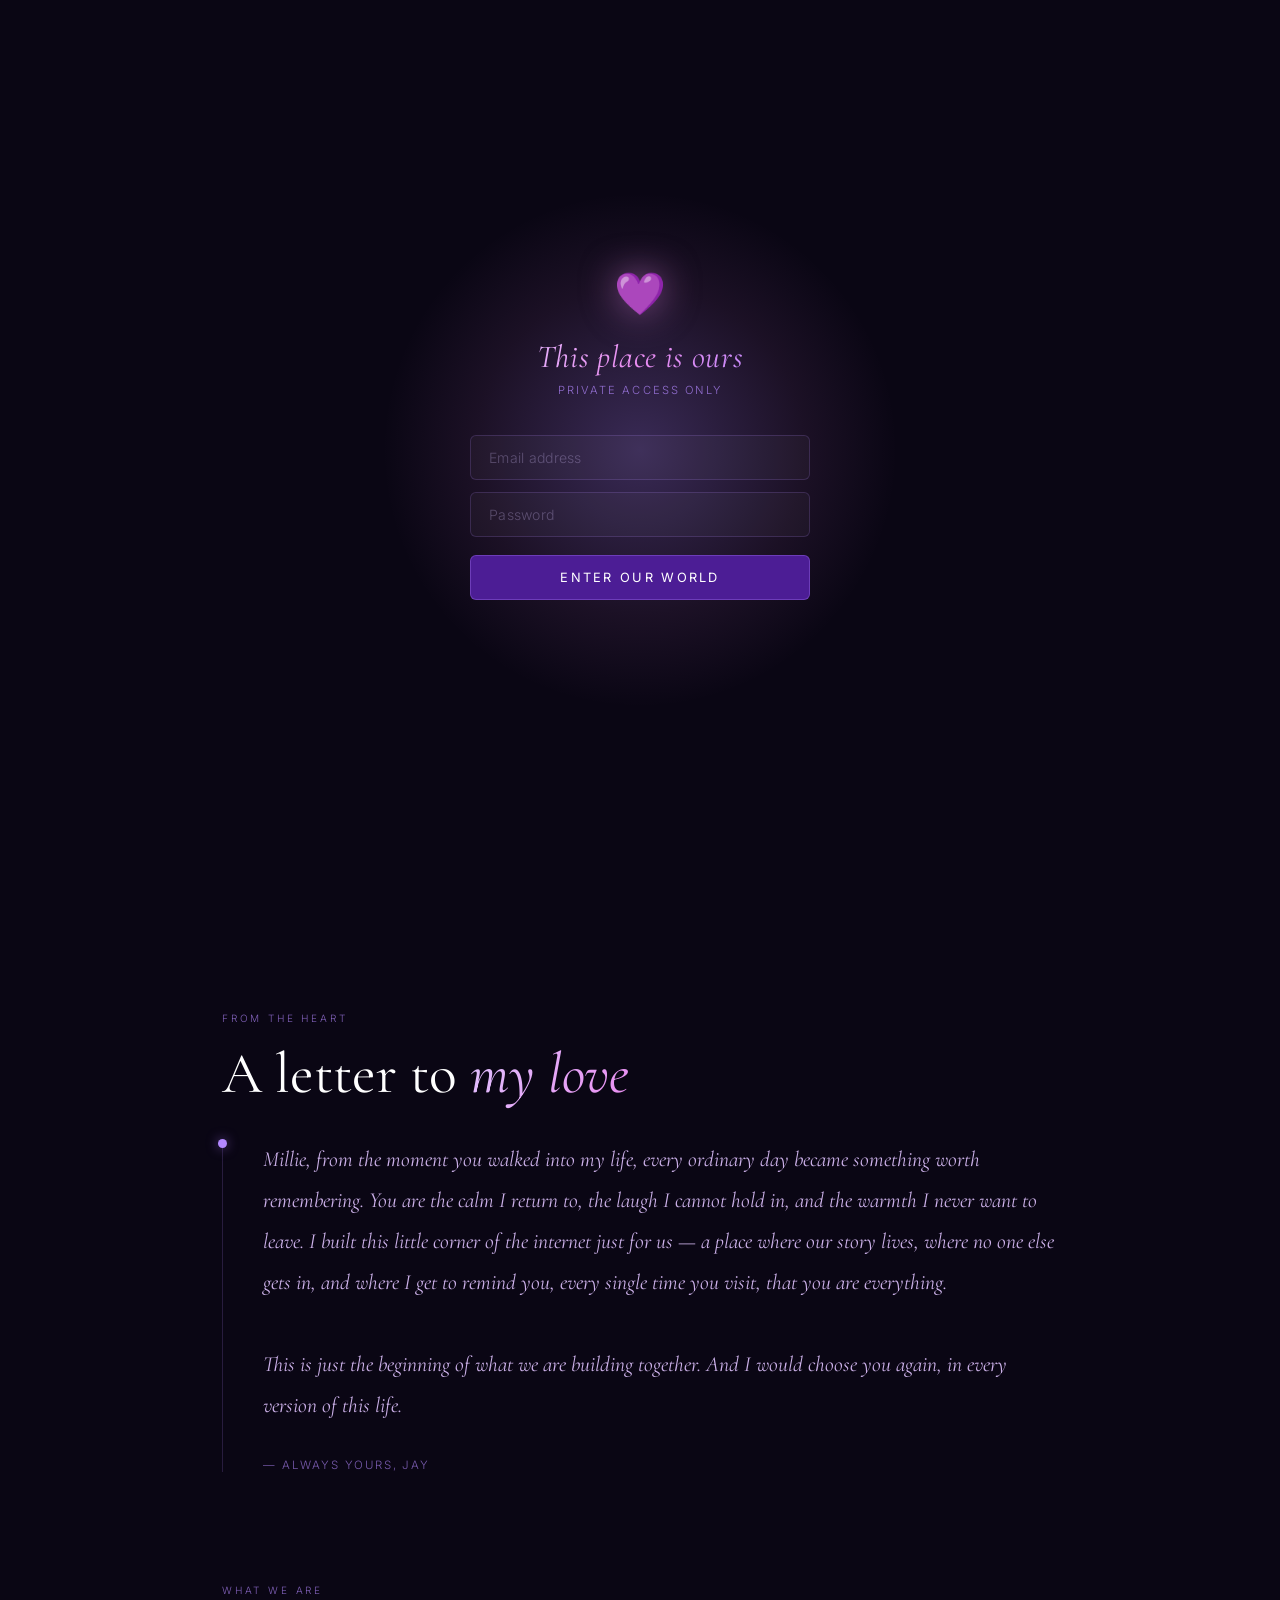
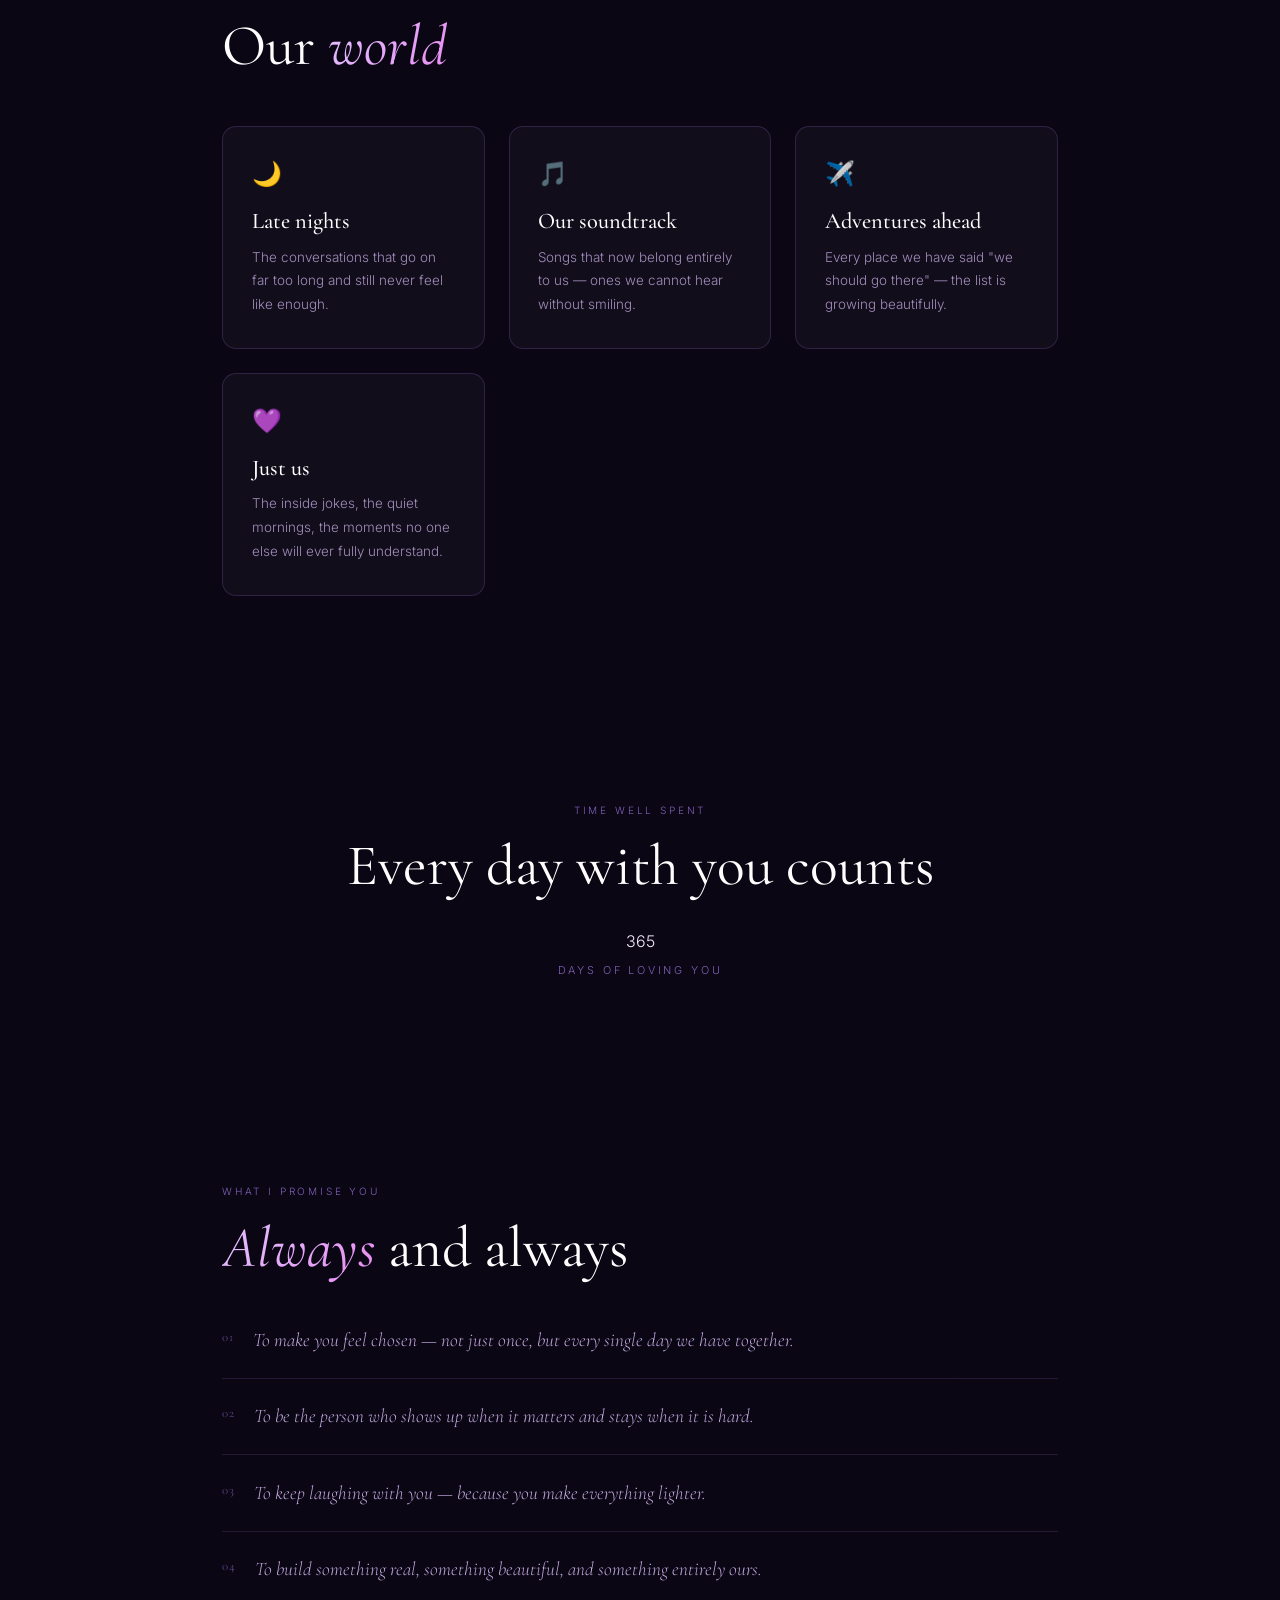
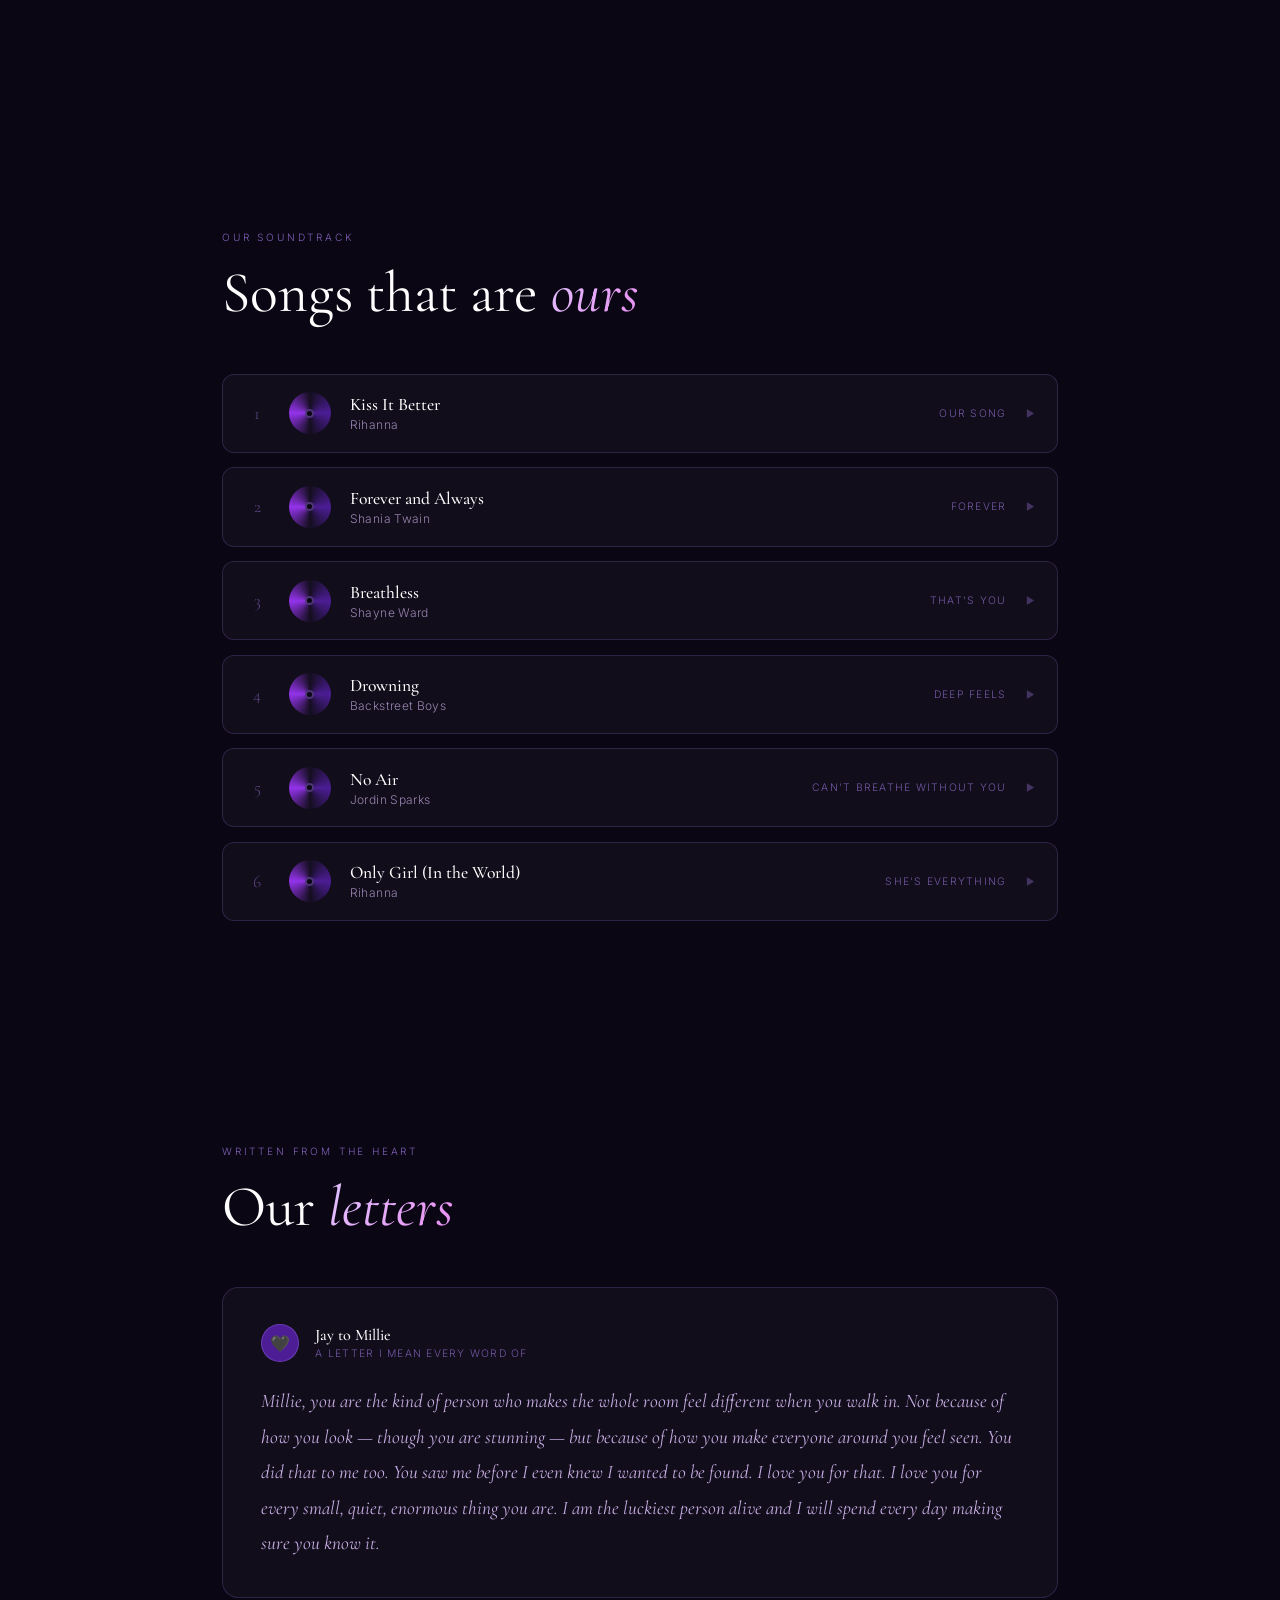
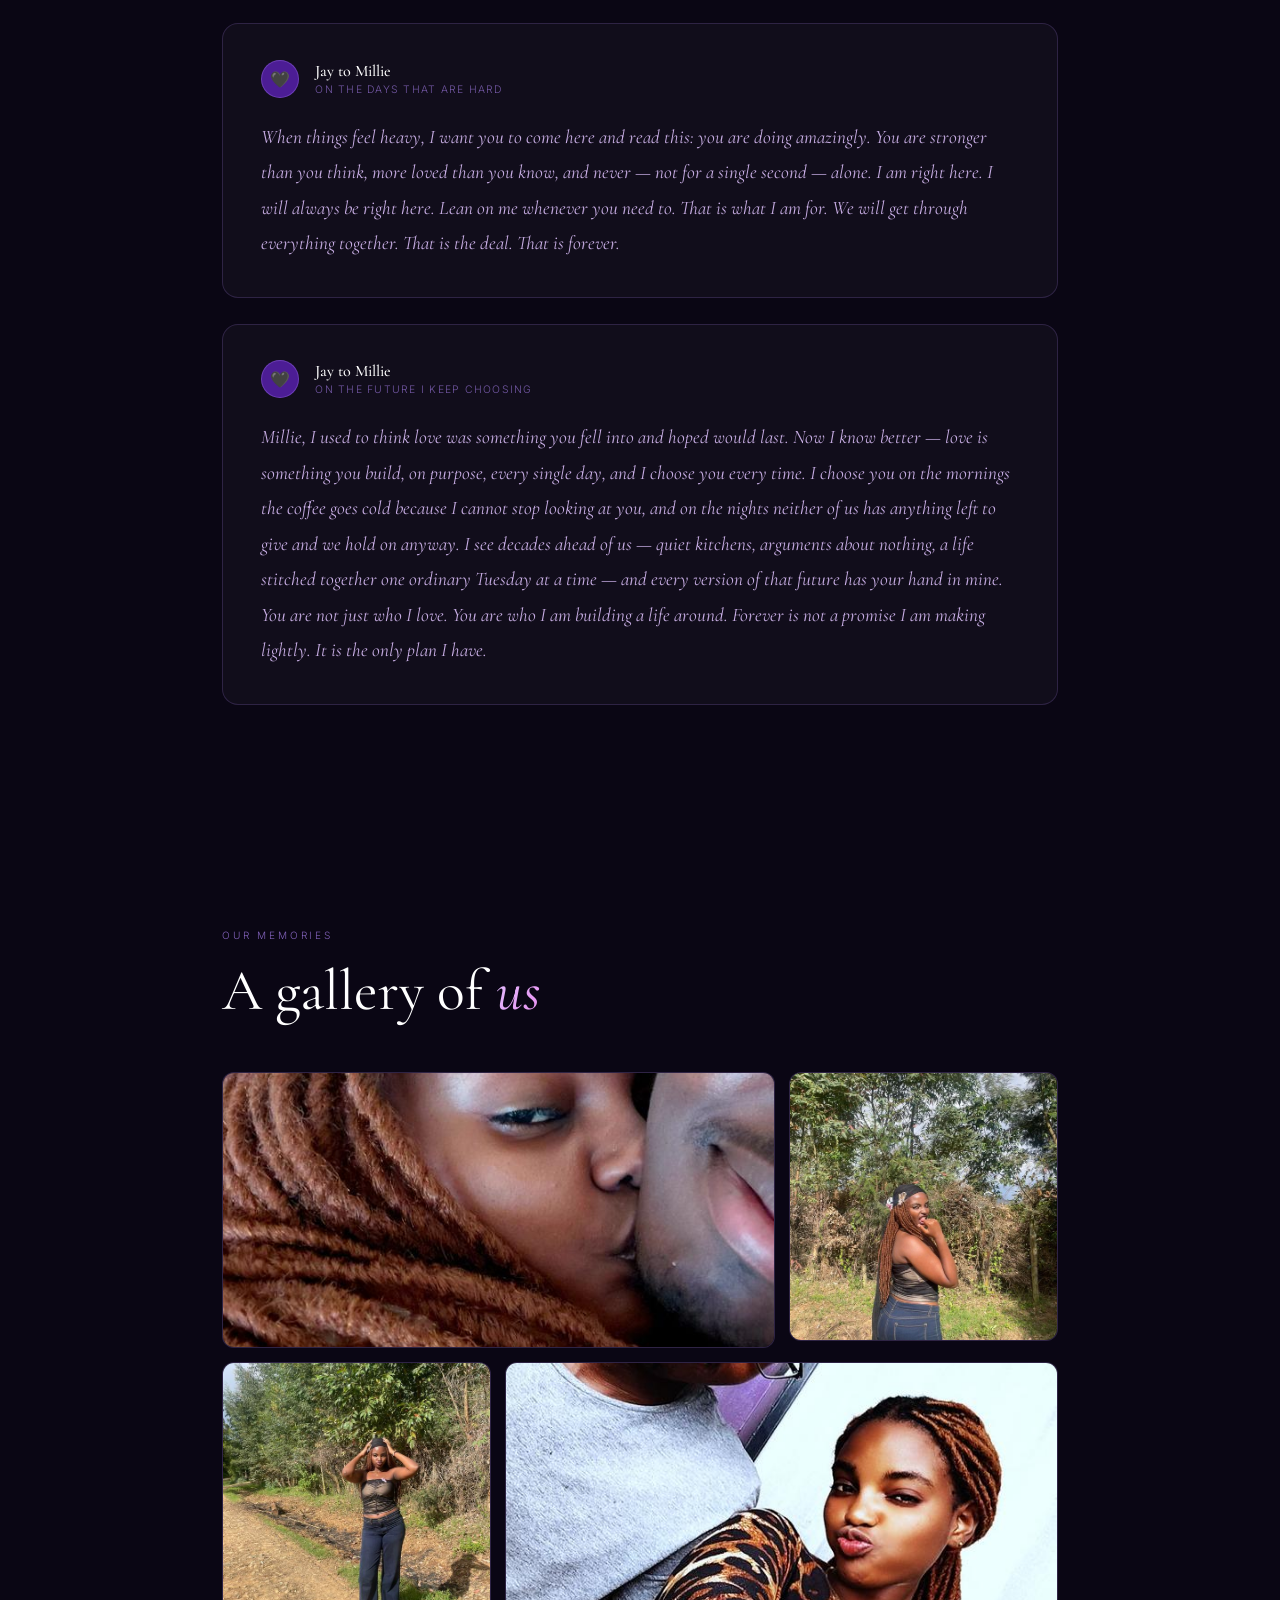
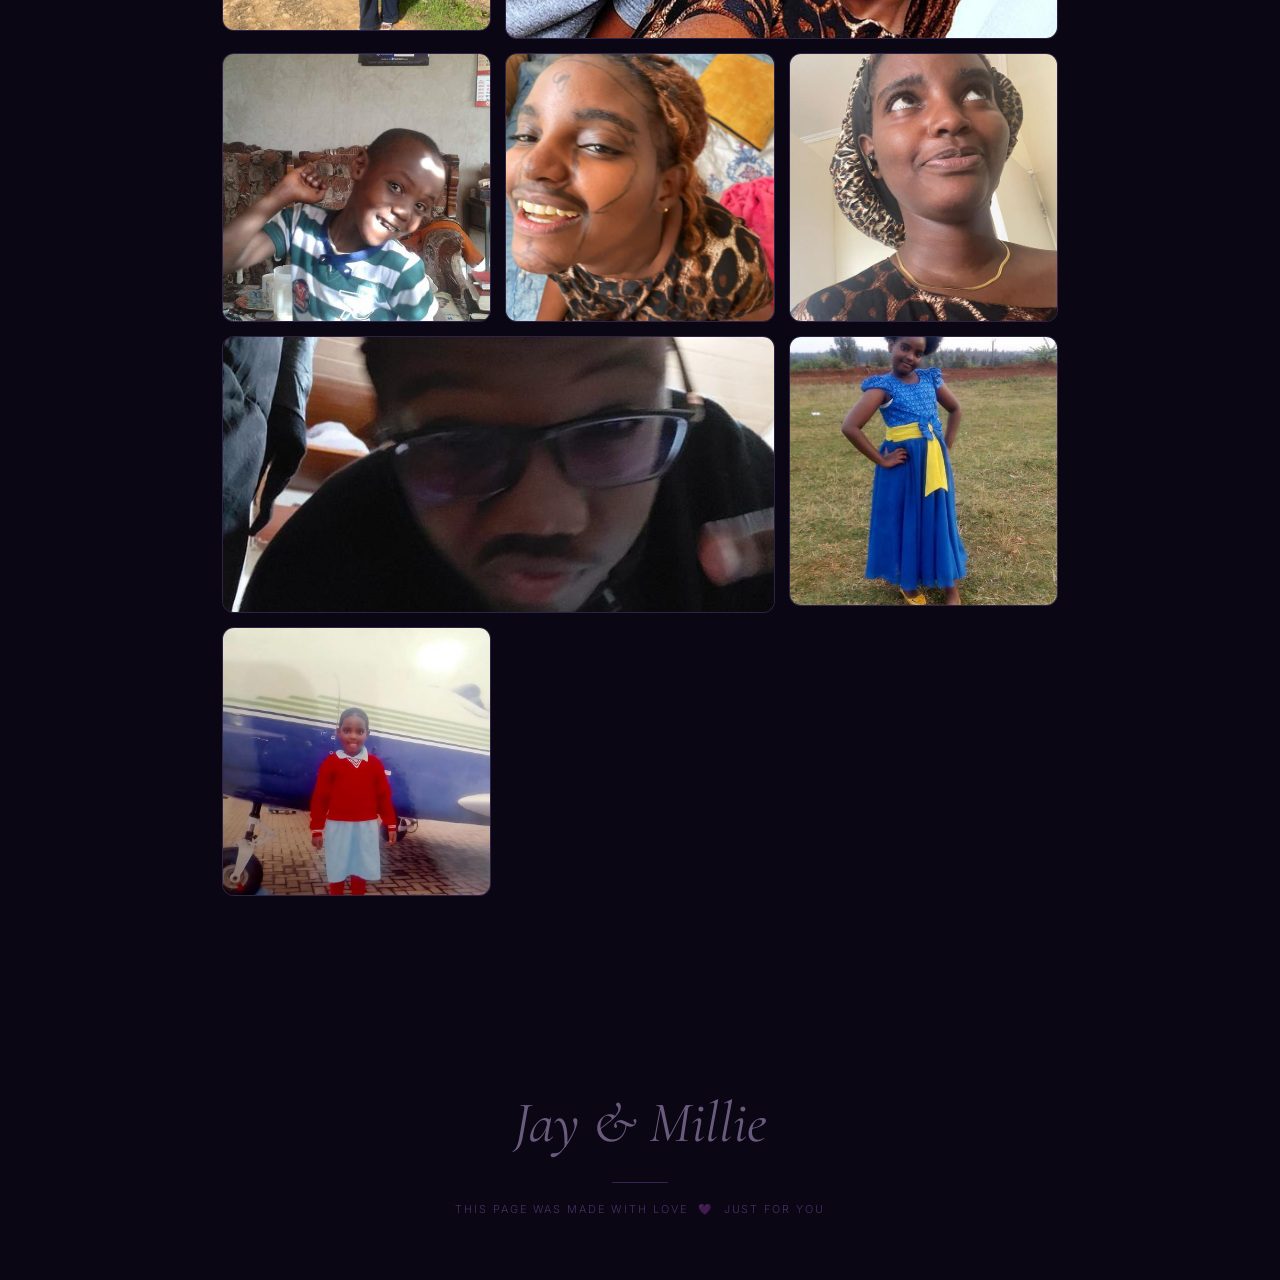
==== commit 85270902: "added days to 365" ====
--- a/index.html
+++ b/index.html
@@ -103,7 +103,9 @@
   <div class="counter-section reveal">
     <p class="section-label">Time well spent</p>
     <h2 class="section-title">Every day with you counts</h2>
-    <p class="counter-number" id="days-count"></p>
+    <div class="counter">
+      <span id="counter-days">365</span>
+    </div>
     <p class="counter-label">Days of loving you</p>
   </div>
 
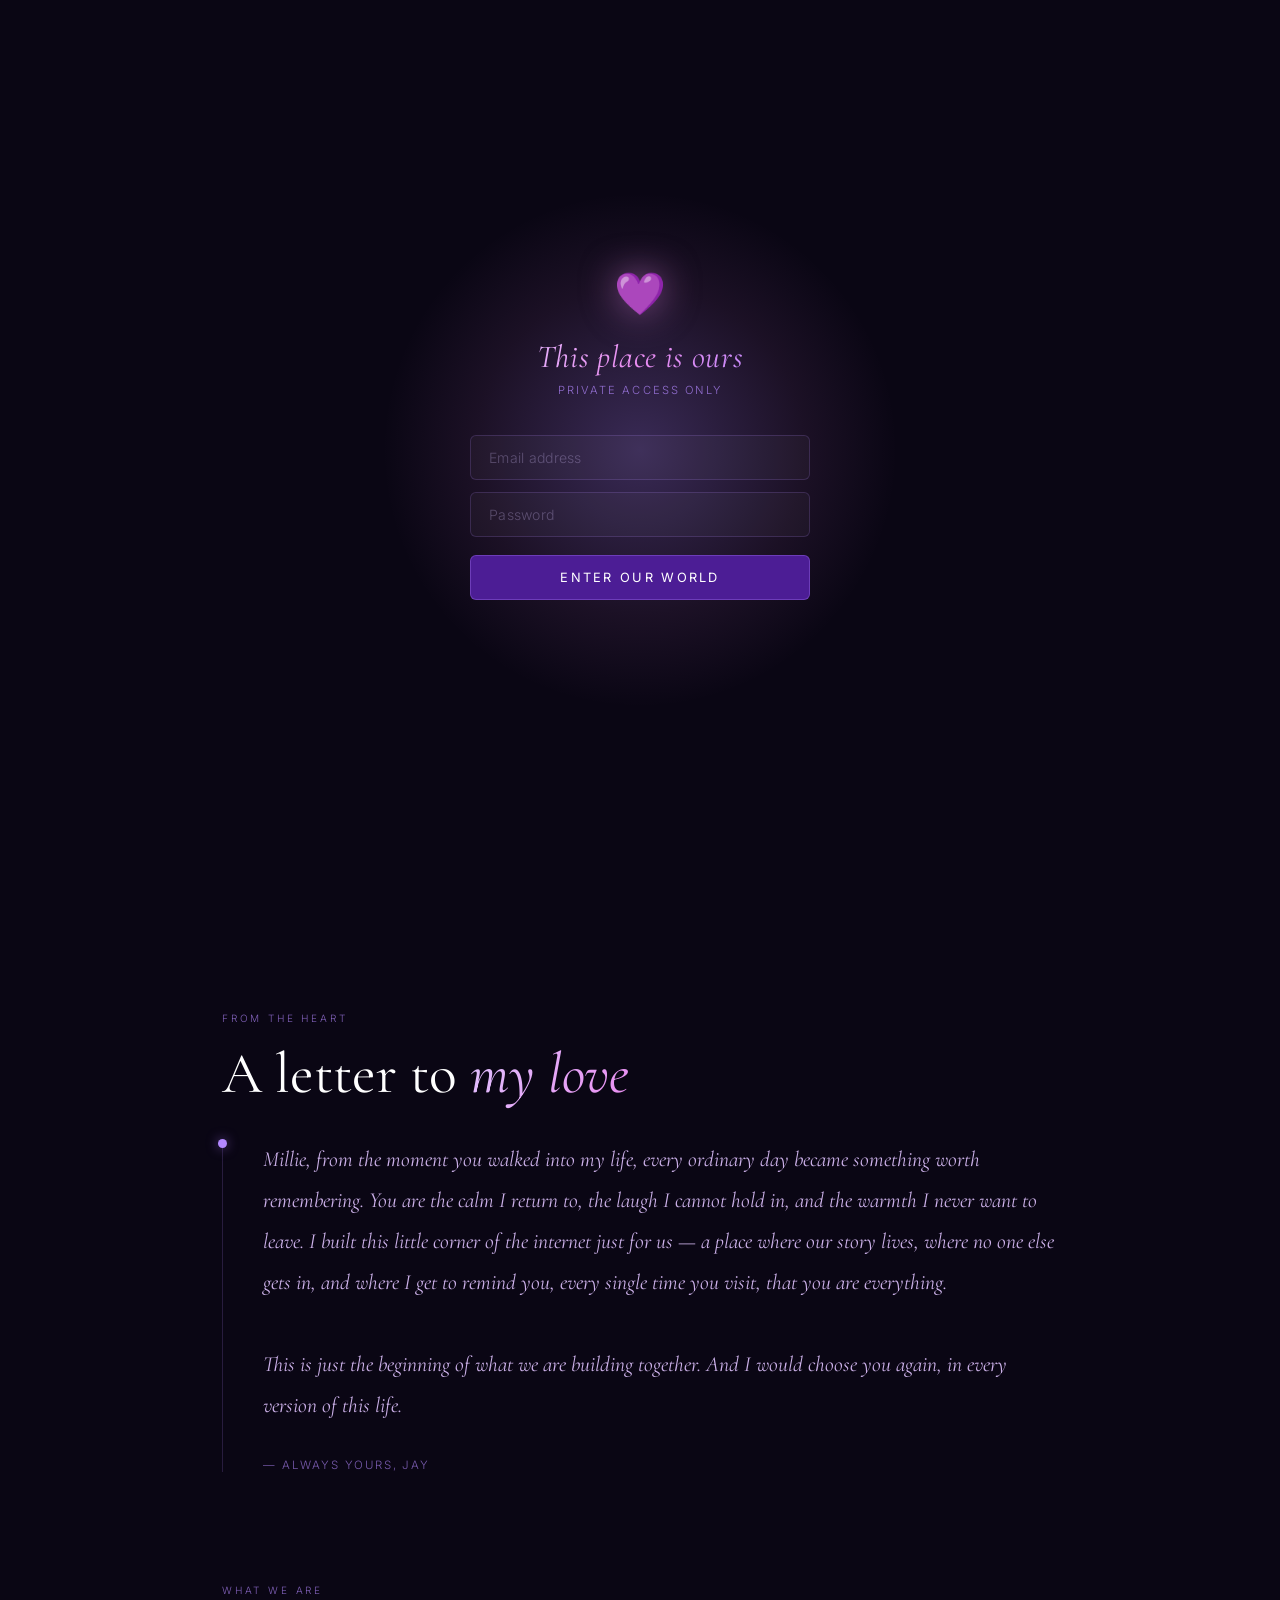
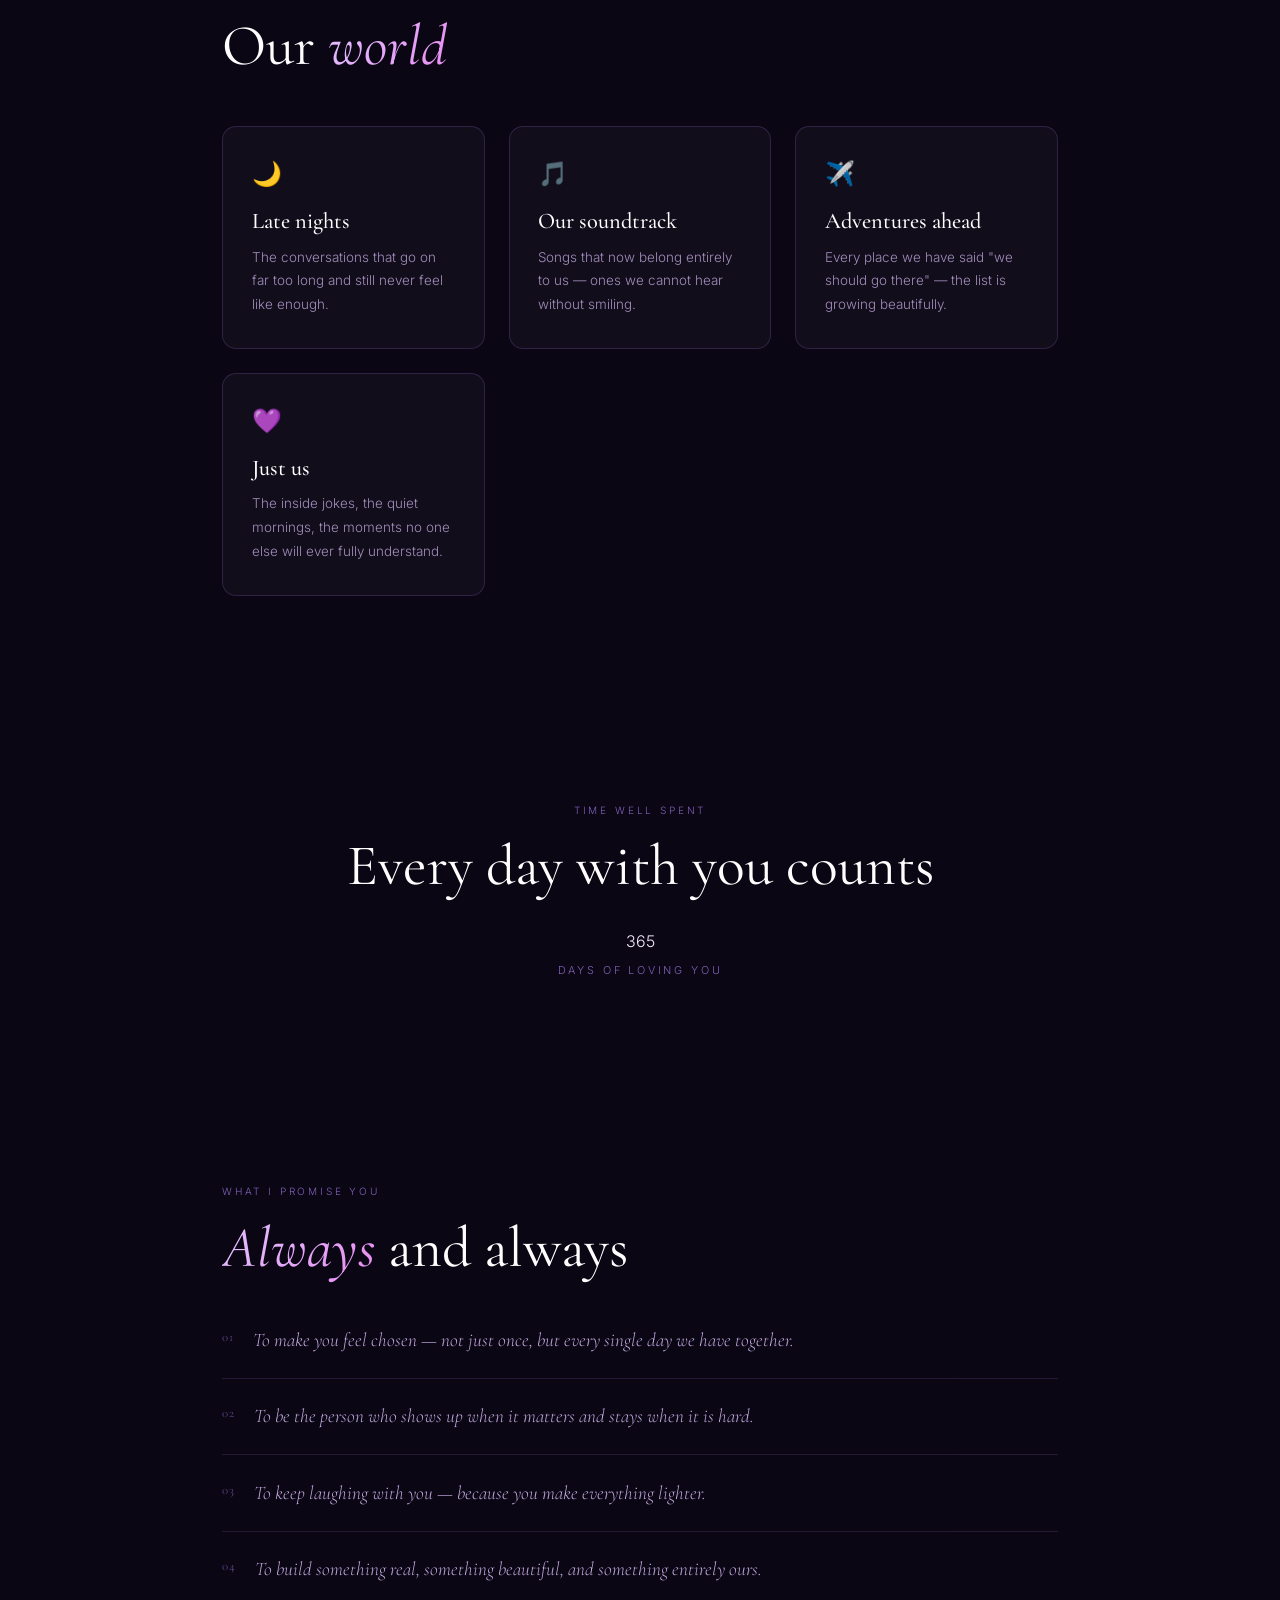
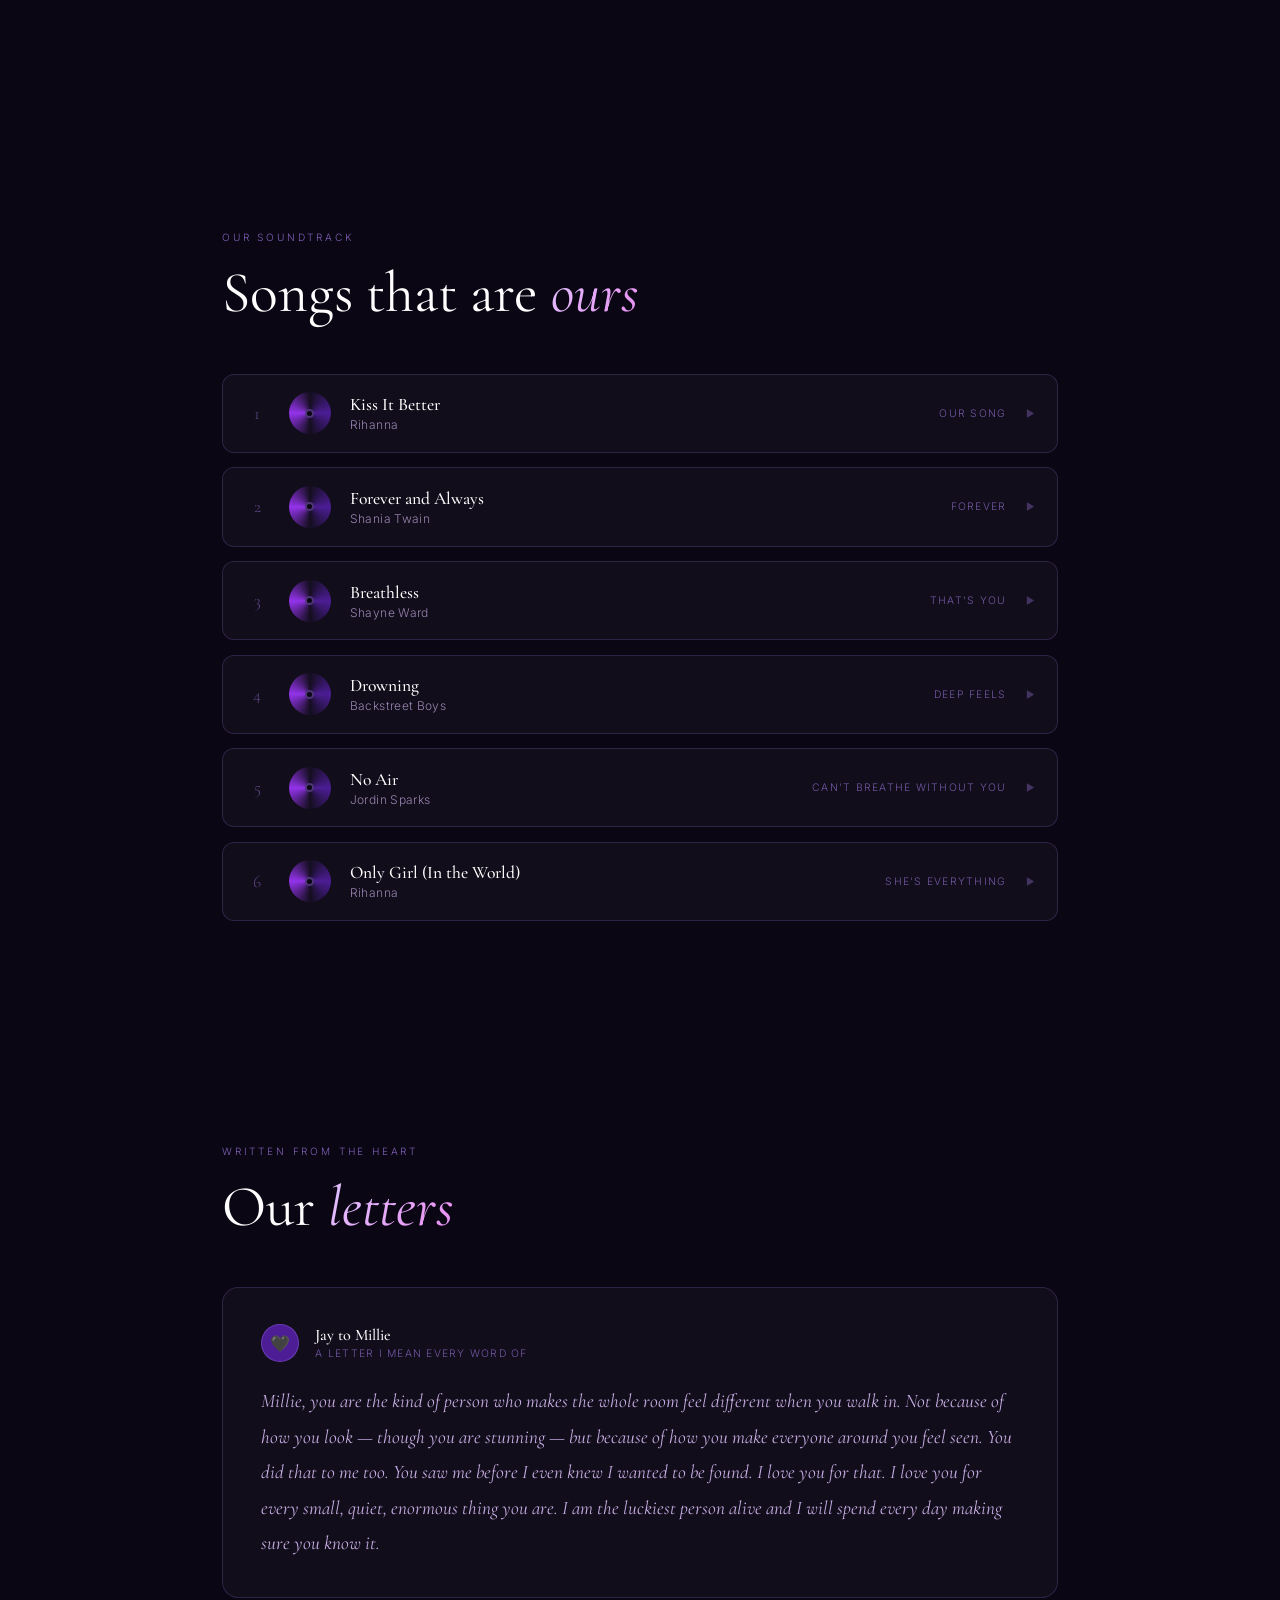
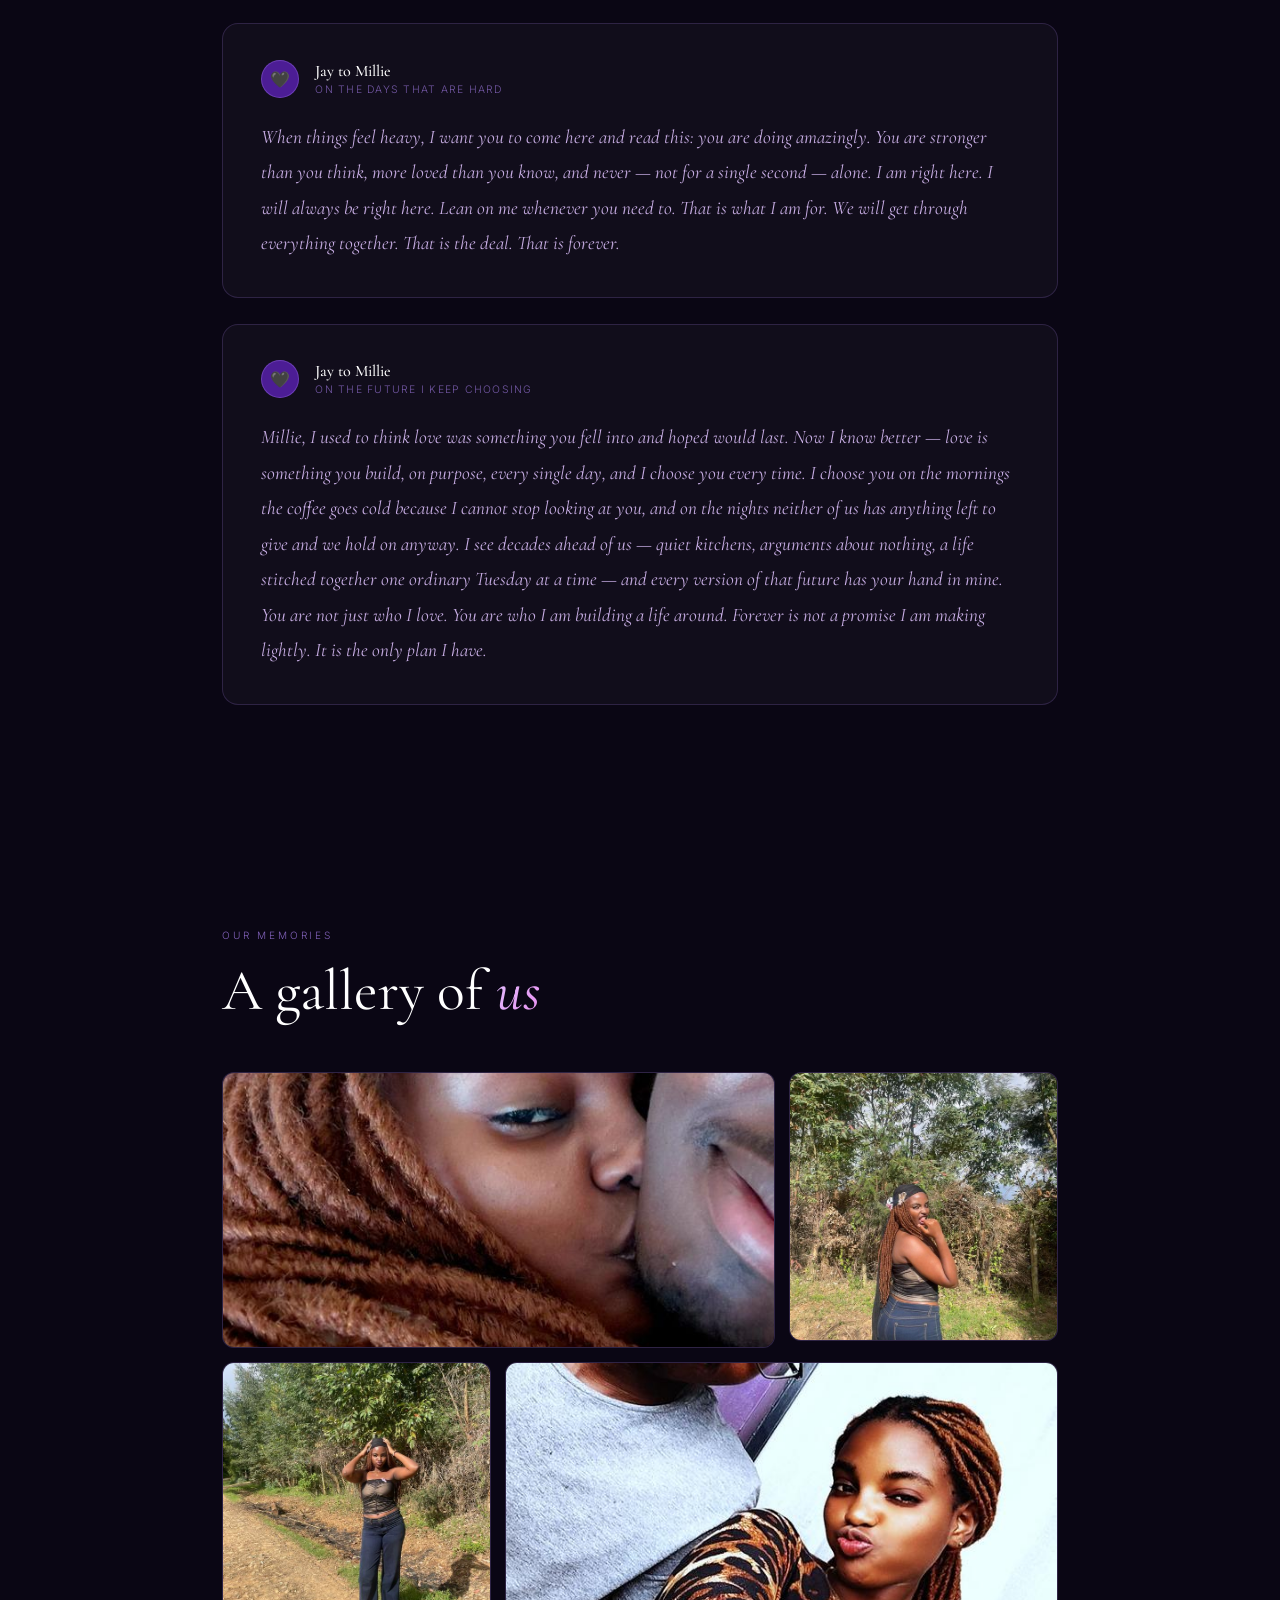
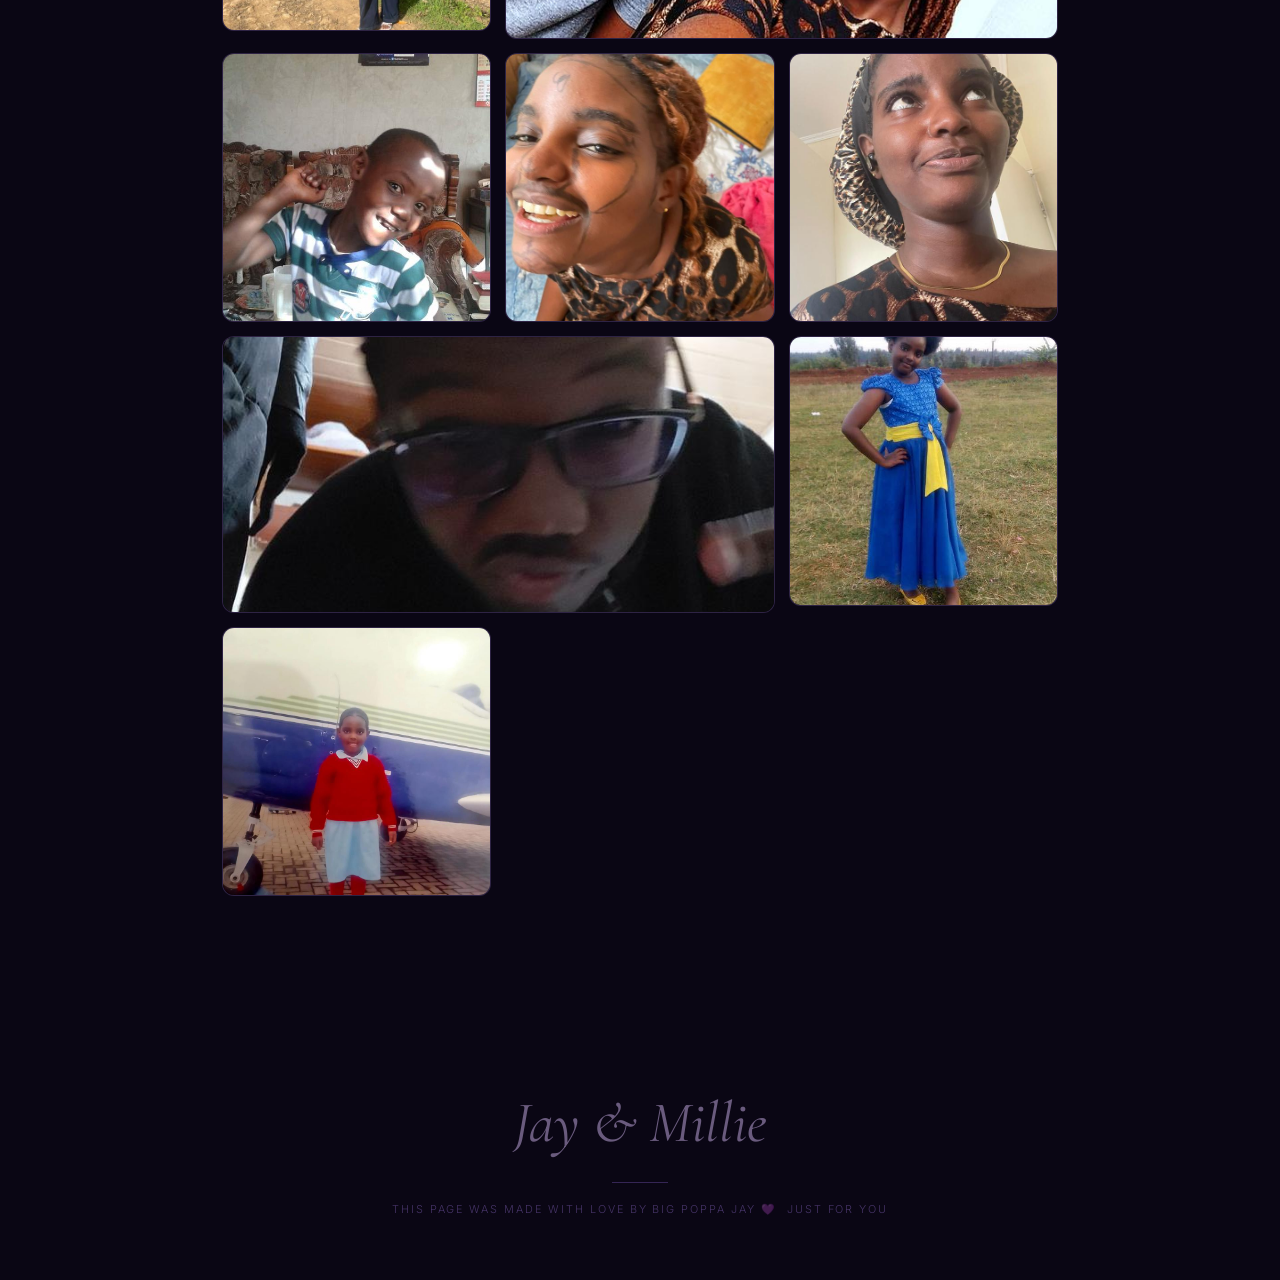
==== commit 1b94ac1e: "added big poppa jay on footer" ====
--- a/index.html
+++ b/index.html
@@ -346,7 +346,7 @@
   <footer class="reveal">
     <p class="footer-names">Jay & Millie</p>
     <div class="footer-line"></div>
-    <p class="footer-text">This page was made with love &nbsp;💜&nbsp; just for you</p>
+    <p class="footer-text">This page was made with love by big poppa Jay&nbsp;💜&nbsp; just for you</p>
   </footer>
 
 </div><!-- end #main -->
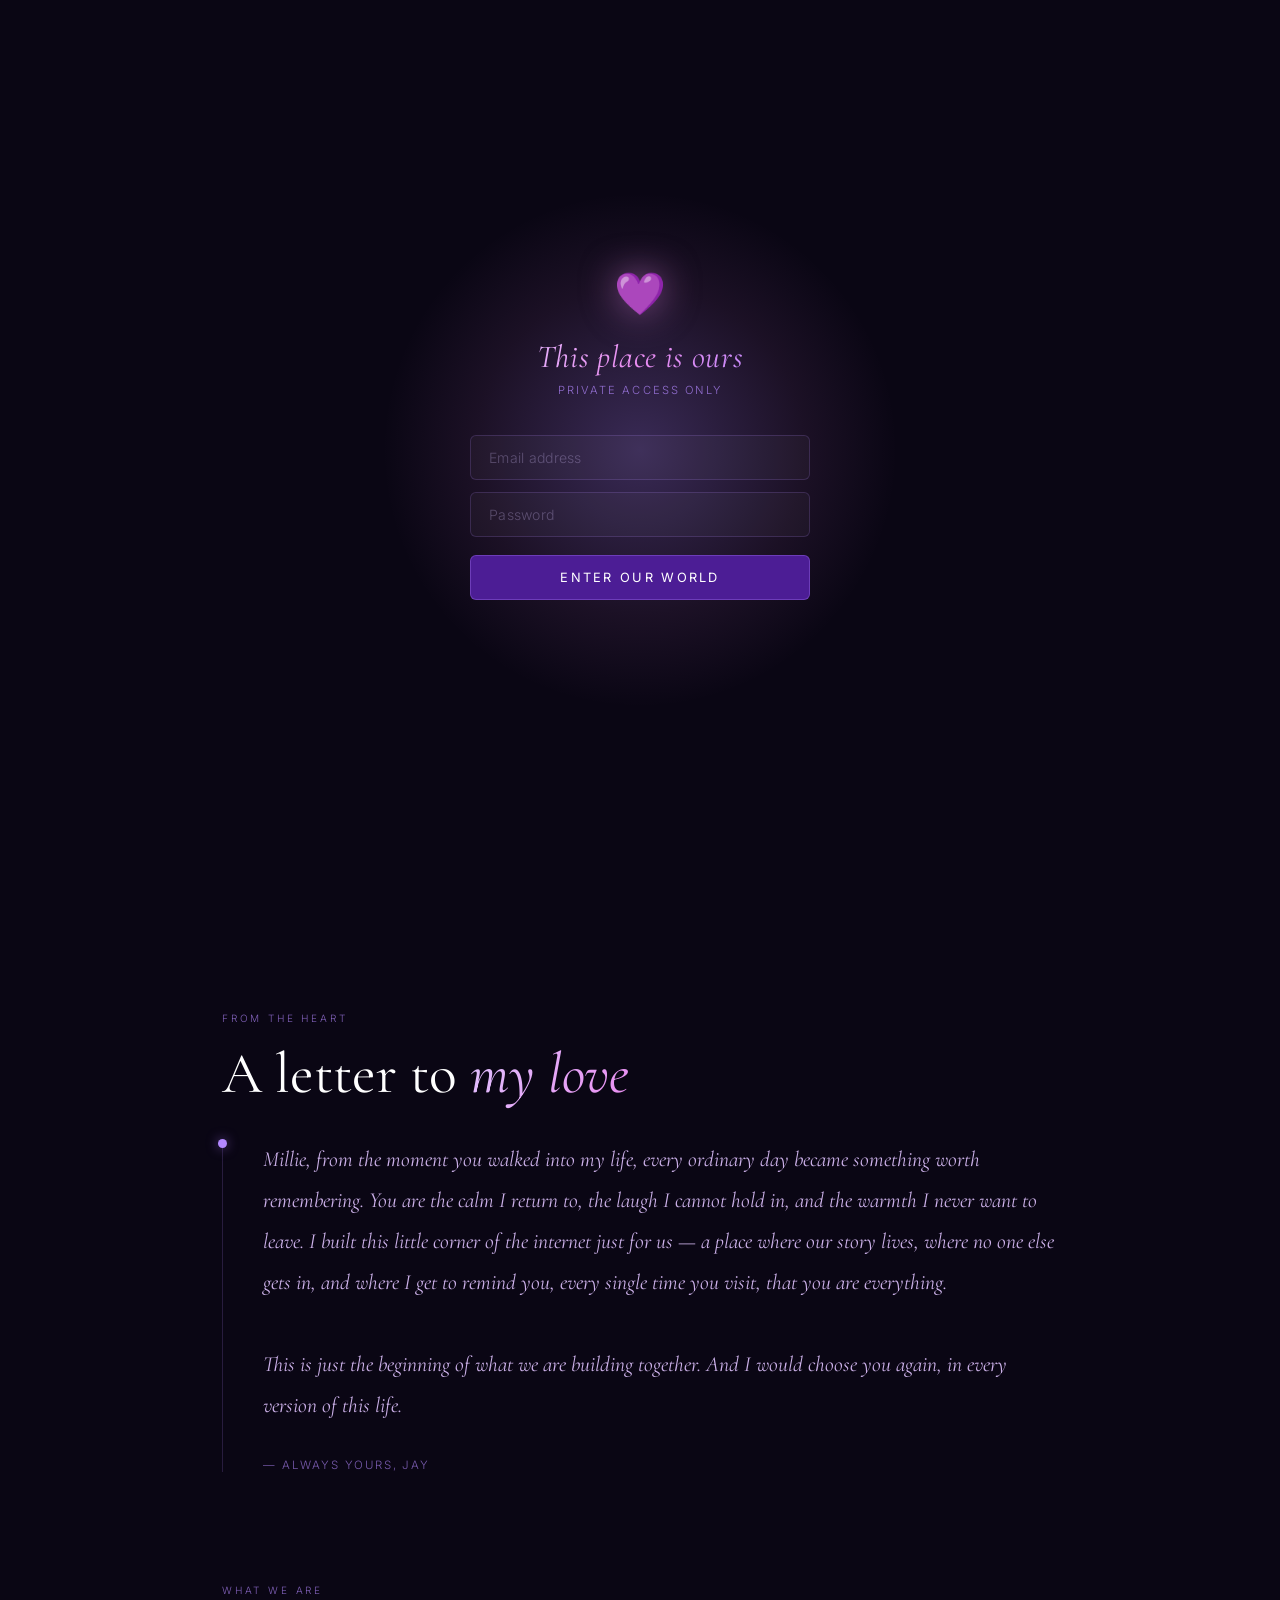
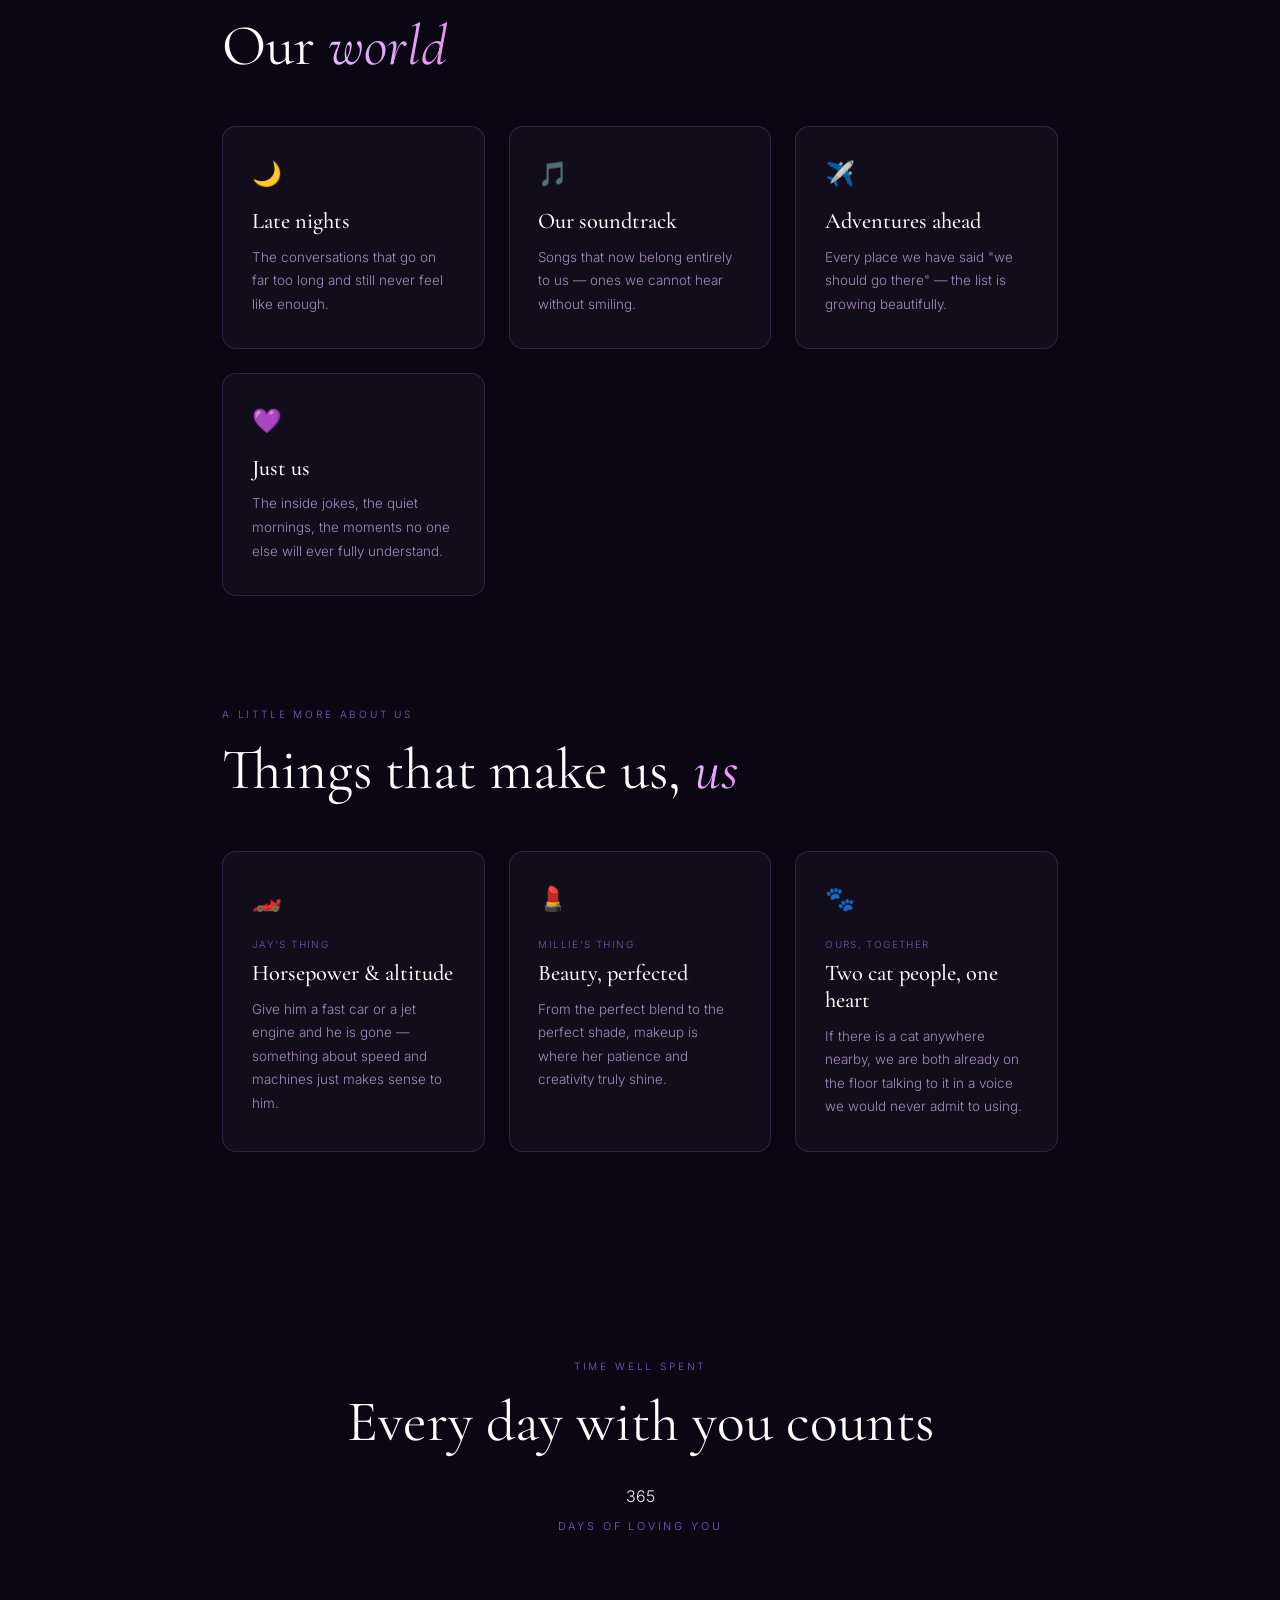
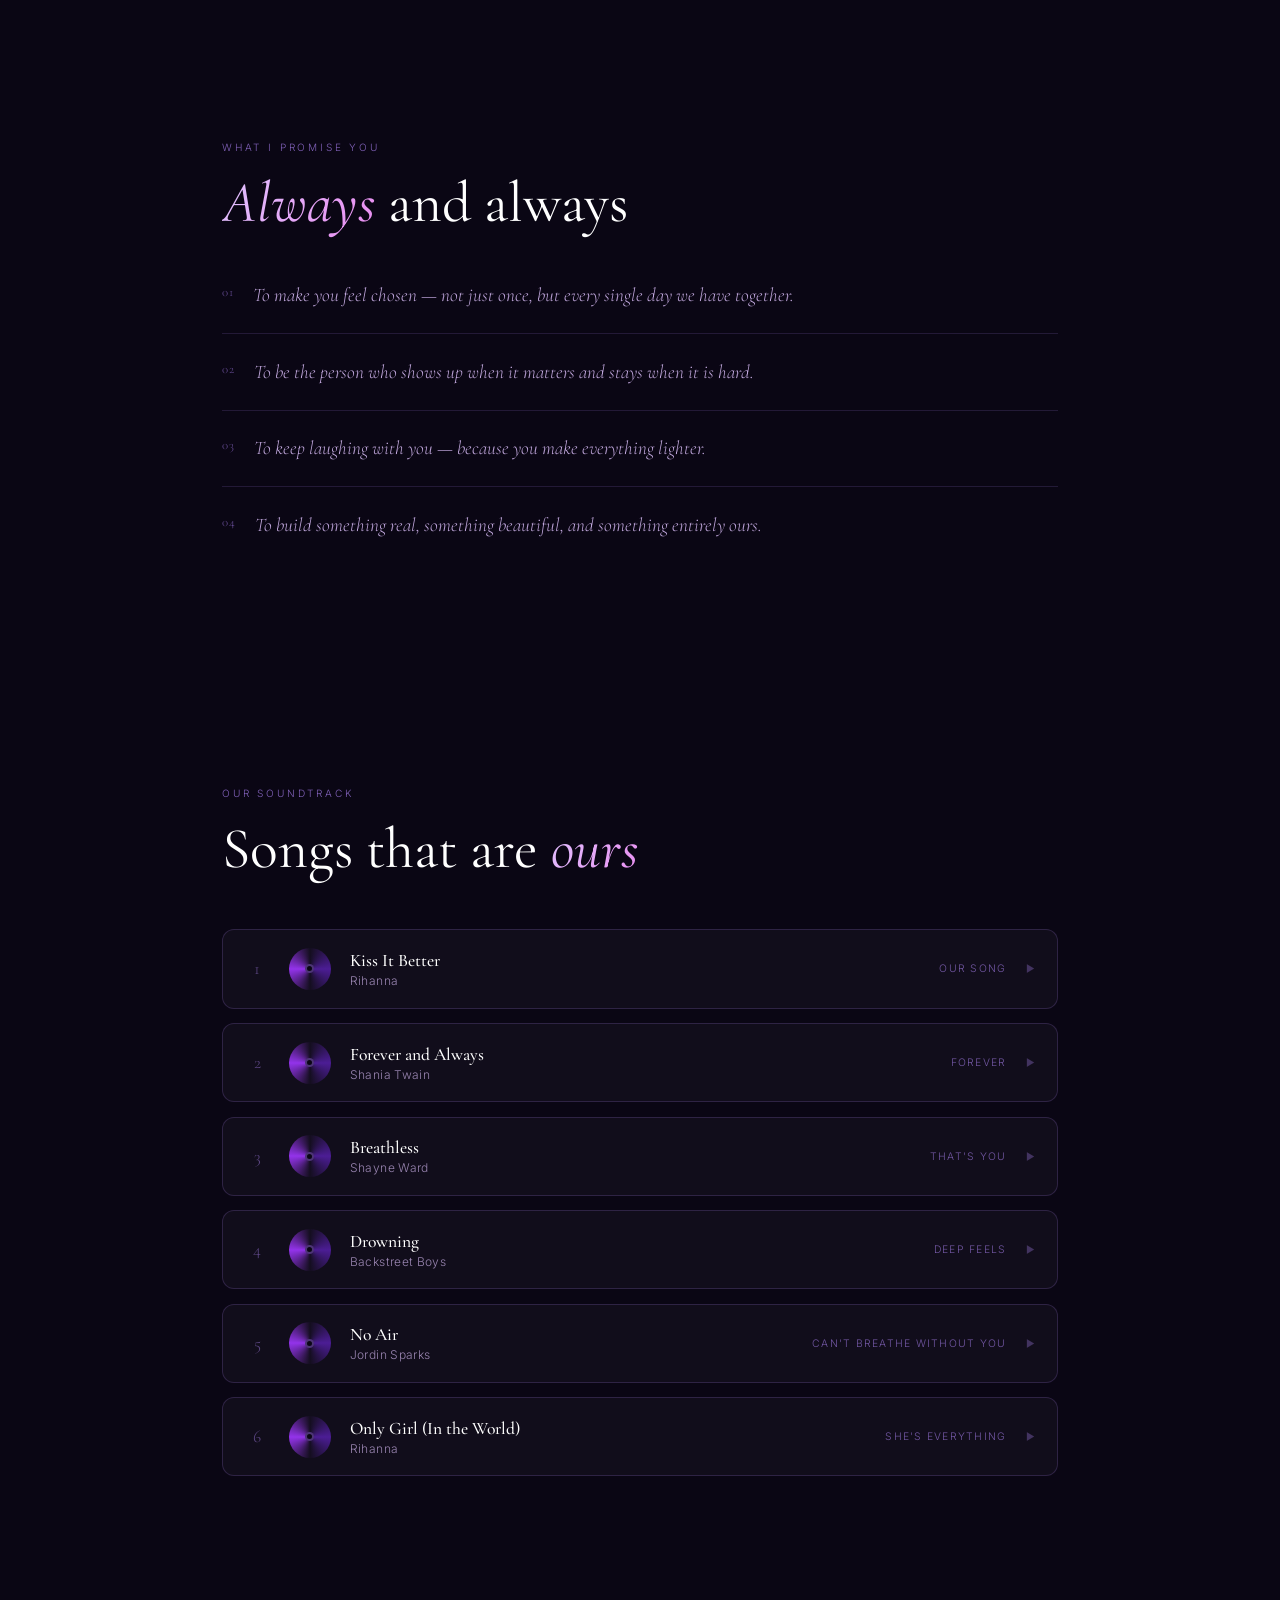
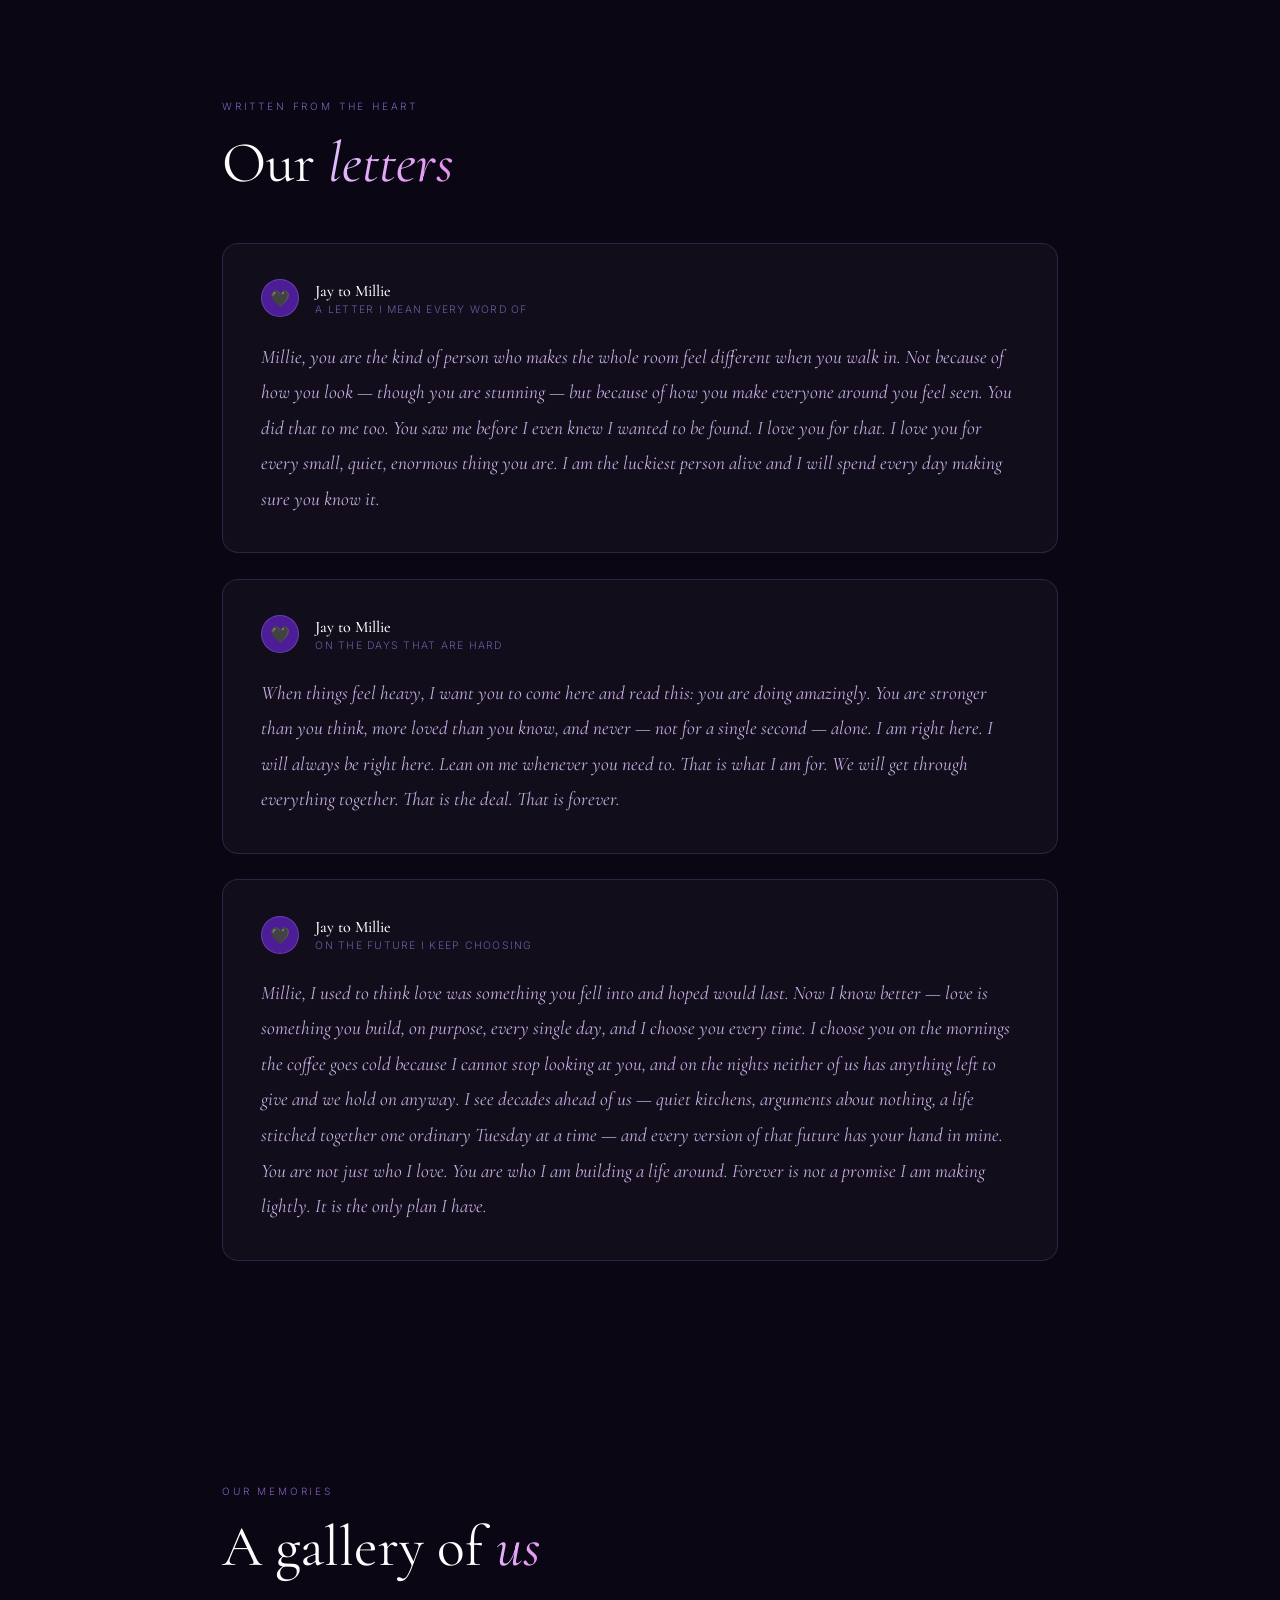
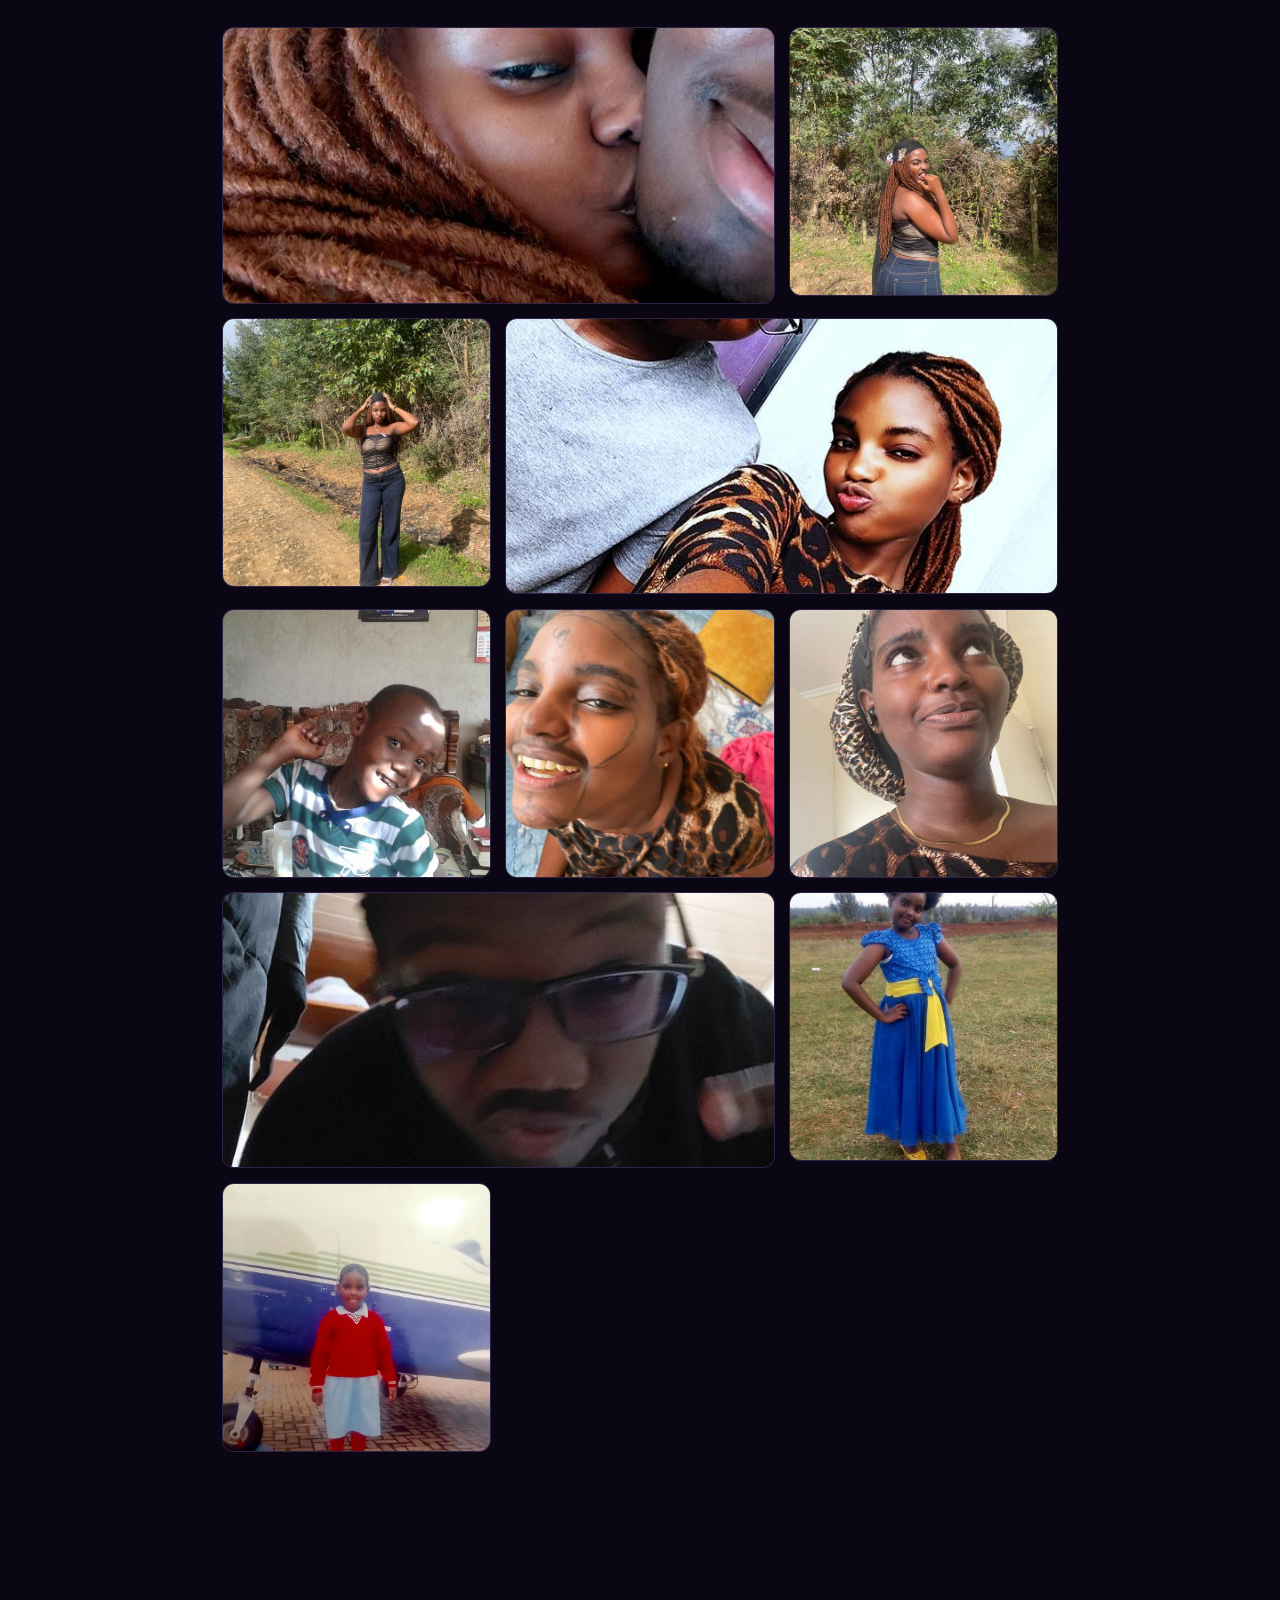
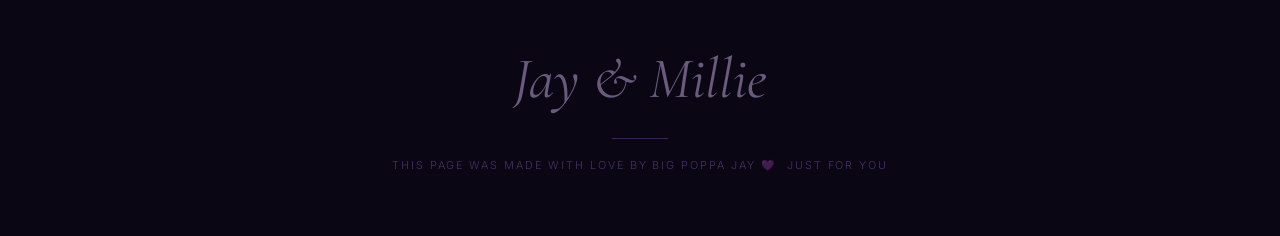
==== commit c5296459: "added a card section for our interests" ====
--- a/index.html
+++ b/index.html
@@ -95,6 +95,32 @@
         <span class="card-icon">💜</span>
         <p class="card-title">Just us</p>
         <p class="card-text">The inside jokes, the quiet mornings, the moments no one else will ever fully understand.</p>
+      </div>
+    </div>
+  </section>
+
+  <!-- INTERESTS -->
+  <section class="reveal" style="padding-top: 0;">
+    <p class="section-label">A little more about us</p>
+    <h2 class="section-title">Things that make us, <em>us</em></h2>
+    <div class="cards-grid">
+      <div class="card">
+        <span class="card-icon">🏎️</span>
+        <span class="card-tag">Jay's thing</span>
+        <p class="card-title">Horsepower & altitude</p>
+        <p class="card-text">Give him a fast car or a jet engine and he is gone — something about speed and machines just makes sense to him.</p>
+      </div>
+      <div class="card">
+        <span class="card-icon">💄</span>
+        <span class="card-tag">Millie's thing</span>
+        <p class="card-title">Beauty, perfected</p>
+        <p class="card-text">From the perfect blend to the perfect shade, makeup is where her patience and creativity truly shine.</p>
+      </div>
+      <div class="card">
+        <span class="card-icon">🐾</span>
+        <span class="card-tag">Ours, together</span>
+        <p class="card-title">Two cat people, one heart</p>
+        <p class="card-text">If there is a cat anywhere nearby, we are both already on the floor talking to it in a voice we would never admit to using.</p>
       </div>
     </div>
   </section>
@@ -346,7 +372,7 @@
   <footer class="reveal">
     <p class="footer-names">Jay & Millie</p>
     <div class="footer-line"></div>
-    <p class="footer-text">This page was made with love by big poppa Jay&nbsp;💜&nbsp; just for you</p>
+    <p class="footer-text">This page was made with love by big poppa jay&nbsp;💜&nbsp; just for you</p>
   </footer>
 
 </div><!-- end #main -->
--- a/style.css
+++ b/style.css
@@ -425,6 +425,16 @@
   opacity: 0.7;
 }
 
+.card-tag {
+  display: inline-block;
+  font-size: 0.62rem;
+  letter-spacing: 0.14em;
+  text-transform: uppercase;
+  color: var(--violet);
+  opacity: 0.6;
+  margin-bottom: 0.6rem;
+}
+
 /* ─── COUNTER ─── */
 .counter-section {
   text-align: center;
